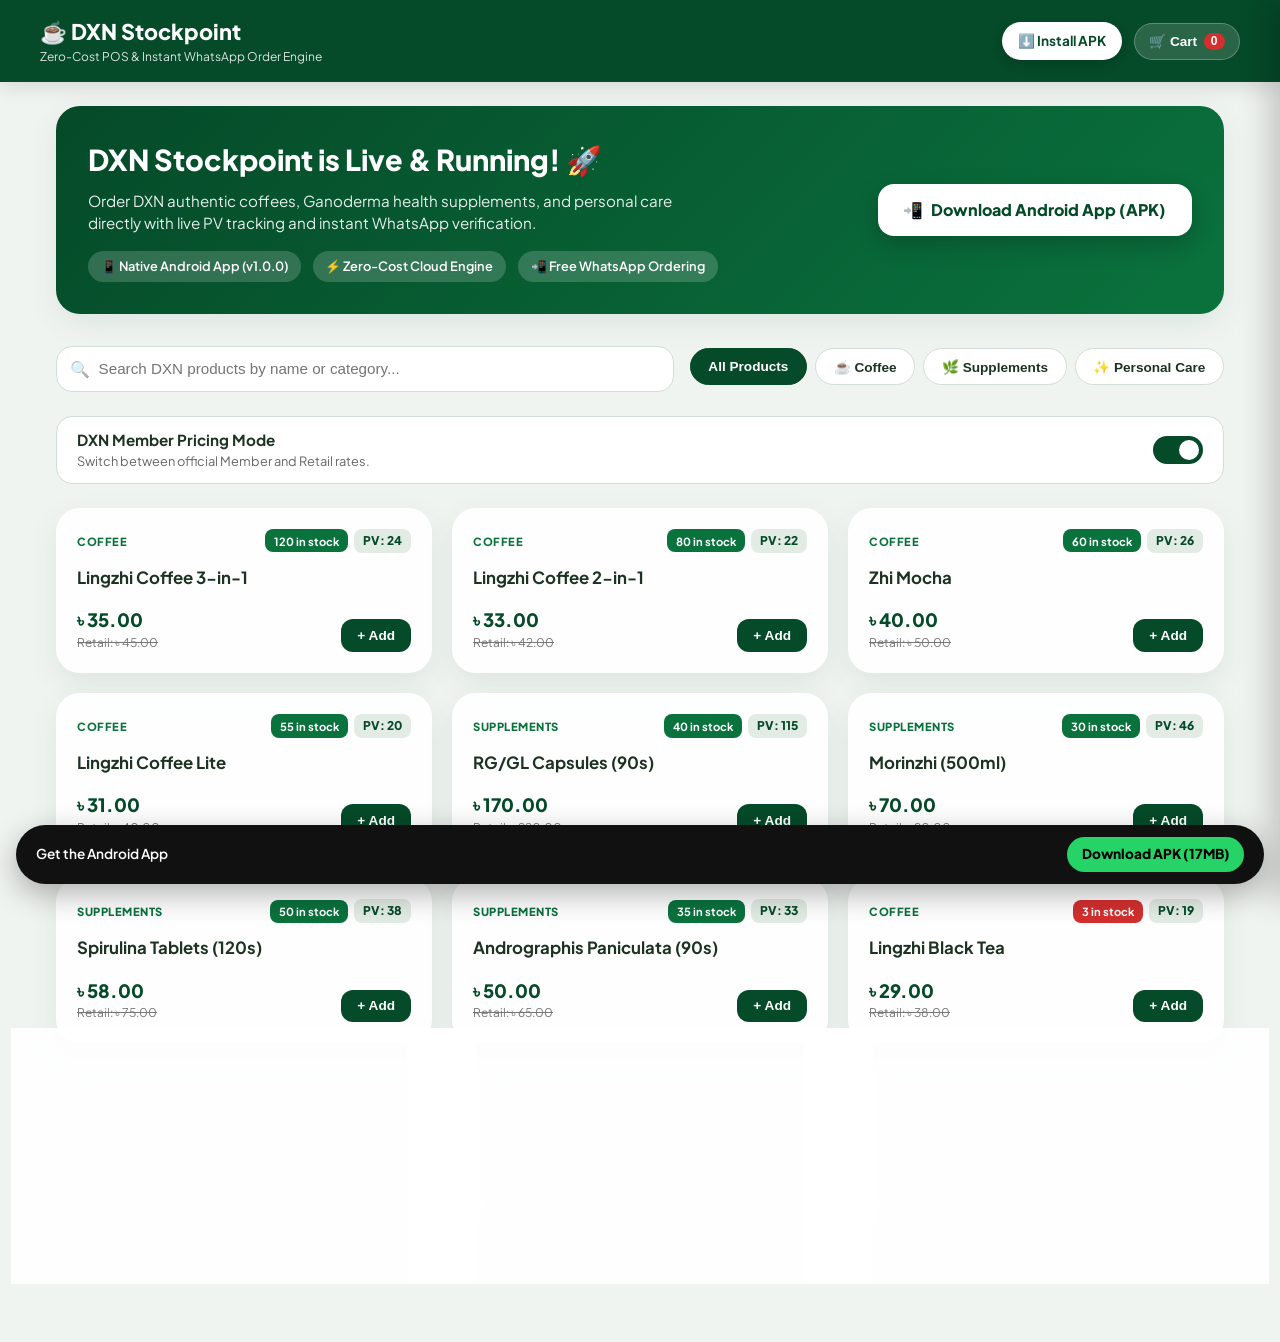
==== docs/index.html @ b8eefd83 "Add interactive web app for GitHub Pages with 1-click APK installer" ====
<!DOCTYPE html>
<html lang="en">
<head>
  <meta charset="UTF-8">
  <meta name="viewport" content="width=device-width, initial-scale=1.0">
  <title>DXN Stockpoint — POS & Ordering System</title>
  <link rel="preconnect" href="https://fonts.googleapis.com">
  <link rel="preconnect" href="https://fonts.gstatic.com" crossorigin>
  <link href="https://fonts.googleapis.com/css2?family=Plus+Jakarta+Sans:wght@400;500;600;700;800&display=swap" rel="stylesheet">
  <style>
    :root {
      --forest-green: #054A29;
      --emerald-green: #0A723D;
      --light-green: #E2EBE4;
      --accent-gold: #B8860B;
      --bg-page: #F0F4F1;
      --dark-text: #1C3322;
      --card-bg: rgba(255, 255, 255, 0.88);
      --card-border: rgba(255, 255, 255, 0.6);
      --shadow-soft: 0 10px 30px rgba(5, 74, 41, 0.08);
      --wa-color: #25D366;
    }

    * {
      box-sizing: border-box;
      margin: 0;
      padding: 0;
    }

    body {
      font-family: 'Plus Jakarta Sans', -apple-system, BlinkMacSystemFont, sans-serif;
      background: var(--bg-page);
      color: var(--dark-text);
      line-height: 1.5;
      padding-bottom: 90px;
    }

    /* Top Navbar */
    header {
      background: var(--forest-green);
      color: white;
      padding: 1rem 1.5rem;
      position: sticky;
      top: 0;
      z-index: 100;
      box-shadow: 0 4px 20px rgba(0,0,0,0.12);
    }
    .header-content {
      max-width: 1200px;
      margin: 0 auto;
      display: flex;
      justify-content: space-between;
      align-items: center;
    }
    .logo-area h1 {
      font-size: 1.35rem;
      font-weight: 800;
      display: flex;
      align-items: center;
      gap: 0.5rem;
    }
    .logo-area p {
      font-size: 0.75rem;
      opacity: 0.85;
    }
    .nav-actions {
      display: flex;
      gap: 0.75rem;
      align-items: center;
    }
    .btn-download-apk {
      background: #ffffff;
      color: var(--forest-green);
      font-weight: 700;
      padding: 0.55rem 1rem;
      border-radius: 999px;
      text-decoration: none;
      font-size: 0.85rem;
      display: flex;
      align-items: center;
      gap: 0.4rem;
      box-shadow: 0 4px 12px rgba(0,0,0,0.15);
      transition: all 0.2s ease;
    }
    .btn-download-apk:hover {
      background: var(--light-green);
      transform: translateY(-2px);
    }
    .btn-cart-nav {
      background: rgba(255,255,255,0.15);
      border: 1px solid rgba(255,255,255,0.25);
      color: white;
      padding: 0.55rem 0.9rem;
      border-radius: 999px;
      cursor: pointer;
      font-weight: 600;
      font-size: 0.85rem;
      display: flex;
      align-items: center;
      gap: 0.4rem;
    }
    .cart-pill {
      background: #D32F2F;
      color: white;
      border-radius: 999px;
      padding: 0.1rem 0.45rem;
      font-size: 0.75rem;
      font-weight: 800;
    }

    /* Container */
    .container {
      max-width: 1200px;
      margin: 1.5rem auto;
      padding: 0 1rem;
    }

    /* Hero Banner */
    .hero-banner {
      background: linear-gradient(135deg, #054A29 0%, #0A723D 100%);
      color: white;
      border-radius: 24px;
      padding: 2rem;
      margin-bottom: 2rem;
      display: flex;
      flex-wrap: wrap;
      justify-content: space-between;
      align-items: center;
      gap: 1.5rem;
      box-shadow: var(--shadow-soft);
    }
    .hero-text h2 {
      font-size: 1.8rem;
      font-weight: 800;
      margin-bottom: 0.5rem;
    }
    .hero-text p {
      font-size: 0.95rem;
      opacity: 0.9;
      max-width: 600px;
    }
    .hero-badges {
      display: flex;
      gap: 0.75rem;
      flex-wrap: wrap;
      margin-top: 1rem;
    }
    .badge {
      background: rgba(255,255,255,0.18);
      backdrop-filter: blur(8px);
      padding: 0.35rem 0.8rem;
      border-radius: 999px;
      font-size: 0.8rem;
      font-weight: 600;
    }
    .hero-actions {
      display: flex;
      flex-direction: column;
      gap: 0.75rem;
    }
    .btn-hero-primary {
      background: #ffffff;
      color: var(--forest-green);
      font-weight: 800;
      font-size: 1rem;
      padding: 0.9rem 1.6rem;
      border-radius: 16px;
      text-decoration: none;
      text-align: center;
      box-shadow: 0 8px 24px rgba(0,0,0,0.2);
      transition: transform 0.2s ease;
      display: inline-flex;
      align-items: center;
      justify-content: center;
      gap: 0.5rem;
    }
    .btn-hero-primary:hover {
      transform: translateY(-2px);
    }

    /* Tabs & Controls */
    .controls-row {
      display: flex;
      flex-wrap: wrap;
      justify-content: space-between;
      align-items: center;
      gap: 1rem;
      margin-bottom: 1.5rem;
    }
    .search-box {
      flex: 1;
      min-width: 260px;
      position: relative;
    }
    .search-box input {
      width: 100%;
      padding: 0.85rem 1rem 0.85rem 2.6rem;
      border-radius: 16px;
      border: 1px solid #d1ded5;
      background: white;
      font-size: 0.95rem;
      outline: none;
      transition: border-color 0.2s;
    }
    .search-box input:focus {
      border-color: var(--emerald-green);
    }
    .search-icon {
      position: absolute;
      left: 0.9rem;
      top: 50%;
      transform: translateY(-50%);
      opacity: 0.5;
    }

    .category-pills {
      display: flex;
      gap: 0.5rem;
      overflow-x: auto;
      padding-bottom: 0.25rem;
    }
    .category-pill {
      background: white;
      border: 1px solid #d1ded5;
      color: var(--dark-text);
      padding: 0.6rem 1.1rem;
      border-radius: 999px;
      font-size: 0.85rem;
      font-weight: 600;
      cursor: pointer;
      white-space: nowrap;
      transition: all 0.2s;
    }
    .category-pill.active {
      background: var(--forest-green);
      color: white;
      border-color: var(--forest-green);
    }

    /* Pricing Mode Toggle */
    .pricing-toggle-card {
      background: white;
      border: 1px solid #d1ded5;
      border-radius: 16px;
      padding: 0.75rem 1.25rem;
      display: flex;
      align-items: center;
      justify-content: space-between;
      gap: 1rem;
      margin-bottom: 1.5rem;
    }
    .toggle-info h4 {
      font-size: 0.95rem;
      font-weight: 700;
    }
    .toggle-info p {
      font-size: 0.8rem;
      color: #666;
    }
    .switch-ui {
      position: relative;
      display: inline-block;
      width: 50px;
      height: 28px;
    }
    .switch-ui input {
      opacity: 0;
      width: 0;
      height: 0;
    }
    .slider {
      position: absolute;
      cursor: pointer;
      top: 0; left: 0; right: 0; bottom: 0;
      background-color: #ccc;
      transition: .3s;
      border-radius: 28px;
    }
    .slider:before {
      position: absolute;
      content: "";
      height: 20px;
      width: 20px;
      left: 4px;
      bottom: 4px;
      background-color: white;
      transition: .3s;
      border-radius: 50%;
    }
    input:checked + .slider {
      background-color: var(--forest-green);
    }
    input:checked + .slider:before {
      transform: translateX(22px);
    }

    /* Product Grid */
    .product-grid {
      display: grid;
      grid-template-columns: repeat(auto-fill, minmax(280px, 1fr));
      gap: 1.25rem;
    }
    .product-card {
      background: var(--card-bg);
      backdrop-filter: blur(12px);
      border: 1px solid var(--card-border);
      border-radius: 24px;
      padding: 1.25rem;
      box-shadow: var(--shadow-soft);
      display: flex;
      flex-direction: column;
      justify-content: space-between;
      transition: transform 0.2s ease, box-shadow 0.2s ease;
    }
    .product-card:hover {
      transform: translateY(-4px);
      box-shadow: 0 16px 36px rgba(5, 74, 41, 0.12);
    }
    .card-top {
      display: flex;
      justify-content: space-between;
      align-items: center;
      margin-bottom: 0.75rem;
    }
    .card-category {
      font-size: 0.7rem;
      font-weight: 800;
      text-transform: uppercase;
      letter-spacing: 0.5px;
      color: var(--emerald-green);
    }
    .card-badges {
      display: flex;
      gap: 0.4rem;
      align-items: center;
    }
    .badge-pv {
      background: var(--light-green);
      color: var(--forest-green);
      font-weight: 800;
      font-size: 0.75rem;
      padding: 0.2rem 0.55rem;
      border-radius: 8px;
    }
    .badge-stock {
      font-weight: 700;
      font-size: 0.7rem;
      padding: 0.2rem 0.55rem;
      border-radius: 8px;
      color: white;
    }
    .badge-stock.in-stock { background: var(--emerald-green); }
    .badge-stock.low-stock { background: #D32F2F; }

    .card-title {
      font-size: 1.05rem;
      font-weight: 700;
      margin-bottom: 1rem;
      color: var(--dark-text);
    }

    .card-bottom {
      display: flex;
      justify-content: space-between;
      align-items: flex-end;
    }
    .price-block .price-primary {
      font-size: 1.15rem;
      font-weight: 800;
      color: var(--forest-green);
    }
    .price-block .price-secondary {
      font-size: 0.75rem;
      color: #777;
      text-decoration: line-through;
    }
    .btn-add {
      background: var(--forest-green);
      color: white;
      border: none;
      padding: 0.55rem 1rem;
      border-radius: 12px;
      font-weight: 700;
      font-size: 0.85rem;
      cursor: pointer;
      display: flex;
      align-items: center;
      gap: 0.35rem;
      transition: background 0.2s;
    }
    .btn-add:hover {
      background: var(--emerald-green);
    }
    .btn-add:disabled {
      background: #ccc;
      cursor: not-allowed;
    }

    /* Modal / Drawer for Cart */
    .cart-drawer-overlay {
      position: fixed;
      top: 0; left: 0; right: 0; bottom: 0;
      background: rgba(0,0,0,0.5);
      backdrop-filter: blur(4px);
      z-index: 200;
      display: none;
    }
    .cart-drawer-overlay.open { display: block; }

    .cart-drawer {
      position: fixed;
      top: 0; right: 0; bottom: 0;
      width: 100%;
      max-width: 440px;
      background: #fff;
      z-index: 210;
      display: flex;
      flex-direction: column;
      box-shadow: -10px 0 30px rgba(0,0,0,0.2);
      transform: translateX(100%);
      transition: transform 0.3s cubic-bezier(0.16, 1, 0.3, 1);
    }
    .cart-drawer.open { transform: translateX(0); }

    .drawer-header {
      background: var(--forest-green);
      color: white;
      padding: 1.25rem;
      display: flex;
      justify-content: space-between;
      align-items: center;
    }
    .drawer-header h3 { font-size: 1.15rem; font-weight: 800; }
    .btn-close-drawer {
      background: transparent;
      border: none;
      color: white;
      font-size: 1.4rem;
      cursor: pointer;
    }

    .drawer-body {
      flex: 1;
      overflow-y: auto;
      padding: 1rem;
      display: flex;
      flex-direction: column;
      gap: 0.75rem;
    }
    .cart-item-row {
      background: #fafafa;
      border: 1px solid #e6e6e6;
      border-radius: 14px;
      padding: 0.85rem;
      display: flex;
      justify-content: space-between;
      align-items: center;
    }
    .cart-item-info h5 { font-size: 0.95rem; font-weight: 700; margin-bottom: 0.2rem; }
    .cart-item-info p { font-size: 0.8rem; color: var(--forest-green); font-weight: 700; }

    .qty-stepper {
      display: flex;
      align-items: center;
      gap: 0.5rem;
    }
    .btn-step {
      width: 28px;
      height: 28px;
      border-radius: 8px;
      border: 1px solid #ccc;
      background: white;
      cursor: pointer;
      font-weight: bold;
    }

    .drawer-footer {
      border-top: 1px solid #eee;
      padding: 1.25rem;
      background: #fafafa;
      display: flex;
      flex-direction: column;
      gap: 0.75rem;
    }
    .summary-line {
      display: flex;
      justify-content: space-between;
      font-size: 0.95rem;
    }
    .summary-total {
      font-size: 1.2rem;
      font-weight: 800;
      color: var(--forest-green);
    }
    .customer-input {
      width: 100%;
      padding: 0.75rem 0.9rem;
      border-radius: 12px;
      border: 1px solid #ccc;
      font-size: 0.9rem;
      outline: none;
    }
    .btn-wa-checkout {
      background: var(--wa-color);
      color: white;
      font-weight: 800;
      font-size: 1rem;
      padding: 0.9rem;
      border: none;
      border-radius: 14px;
      cursor: pointer;
      display: flex;
      align-items: center;
      justify-content: center;
      gap: 0.5rem;
      box-shadow: 0 4px 14px rgba(37, 211, 102, 0.4);
    }

    /* Floating APK Download Pill on Mobile */
    .mobile-float-bar {
      position: fixed;
      bottom: 1rem;
      left: 1rem;
      right: 1rem;
      background: #111;
      color: white;
      border-radius: 999px;
      padding: 0.75rem 1.25rem;
      display: flex;
      justify-content: space-between;
      align-items: center;
      box-shadow: 0 10px 30px rgba(0,0,0,0.3);
      z-index: 90;
    }
    .mobile-float-bar span {
      font-size: 0.85rem;
      font-weight: 600;
    }
    .btn-float-apk {
      background: #25D366;
      color: #000;
      font-weight: 800;
      font-size: 0.85rem;
      padding: 0.45rem 0.9rem;
      border-radius: 999px;
      text-decoration: none;
    }
  </style>
</head>
<body>

  <!-- Top Header -->
  <header>
    <div class="header-content">
      <div class="logo-area">
        <h1>☕ DXN Stockpoint</h1>
        <p>Zero-Cost POS & Instant WhatsApp Order Engine</p>
      </div>
      <div class="nav-actions">
        <a class="btn-download-apk" href="https://github.com/abraar05/dxn-stockpoint/releases/download/v1.0.0/dxn-stockpoint-v1.0.0.apk">
          ⬇️ Install APK
        </a>
        <button class="btn-cart-nav" onclick="openCart()">
          🛒 Cart <span class="cart-pill" id="cartCount">0</span>
        </button>
      </div>
    </div>
  </header>

  <div class="container">
    <!-- Hero Banner -->
    <div class="hero-banner">
      <div class="hero-text">
        <h2>DXN Stockpoint is Live & Running! 🚀</h2>
        <p>Order DXN authentic coffees, Ganoderma health supplements, and personal care directly with live PV tracking and instant WhatsApp verification.</p>
        <div class="hero-badges">
          <span class="badge">📱 Native Android App (v1.0.0)</span>
          <span class="badge">⚡ Zero-Cost Cloud Engine</span>
          <span class="badge">📲 Free WhatsApp Ordering</span>
        </div>
      </div>
      <div class="hero-actions">
        <a class="btn-hero-primary" href="https://github.com/abraar05/dxn-stockpoint/releases/download/v1.0.0/dxn-stockpoint-v1.0.0.apk">
          <span>📲</span> Download Android App (APK)
        </a>
      </div>
    </div>

    <!-- Controls Row: Search & Categories -->
    <div class="controls-row">
      <div class="search-box">
        <span class="search-icon">🔍</span>
        <input type="text" id="searchInput" placeholder="Search DXN products by name or category..." oninput="renderProducts()">
      </div>
      <div class="category-pills" id="categoryTabs">
        <button class="category-pill active" onclick="setCategory('All')">All Products</button>
        <button class="category-pill" onclick="setCategory('Coffee')">☕ Coffee</button>
        <button class="category-pill" onclick="setCategory('Supplements')">🌿 Supplements</button>
        <button class="category-pill" onclick="setCategory('Personal Care')">✨ Personal Care</button>
      </div>
    </div>

    <!-- Pricing Mode Switch -->
    <div class="pricing-toggle-card">
      <div class="toggle-info">
        <h4>DXN Member Pricing Mode</h4>
        <p id="pricingModeLabel">Switch between official Member and Retail rates.</p>
      </div>
      <label class="switch-ui">
        <input type="checkbox" id="memberSwitch" onchange="togglePricingMode()">
        <span class="slider"></span>
      </label>
    </div>

    <!-- Products Grid -->
    <div class="product-grid" id="productGrid">
      <!-- Injected via JavaScript -->
    </div>
  </div>

  <!-- Cart Drawer -->
  <div class="cart-drawer-overlay" id="drawerOverlay" onclick="closeCart()"></div>
  <div class="cart-drawer" id="cartDrawer">
    <div class="drawer-header">
      <h3>Your Cart 🛍️</h3>
      <button class="btn-close-drawer" onclick="closeCart()">✕</button>
    </div>
    <div class="drawer-body" id="drawerItems">
      <!-- Items dynamically injected -->
    </div>
    <div class="drawer-footer">
      <div class="summary-line">
        <span>Total PV Points:</span>
        <strong id="summaryPV" style="color: var(--emerald-green);">0.0 PV</strong>
      </div>
      <div class="summary-line">
        <span>Total Amount:</span>
        <span class="summary-total" id="summaryTotal">৳ 0.00</span>
      </div>
      <input type="text" id="custNameInput" class="customer-input" placeholder="Your Name *">
      <input type="text" id="memberIdInput" class="customer-input" placeholder="DXN Member ID (optional)">
      <button class="btn-wa-checkout" onclick="checkoutWhatsApp()">
        📱 Confirm & Send via WhatsApp
      </button>
    </div>
  </div>

  <!-- Mobile Floating Download Bar -->
  <div class="mobile-float-bar">
    <span>Get the Android App</span>
    <a class="btn-float-apk" href="https://github.com/abraar05/dxn-stockpoint/releases/download/v1.0.0/dxn-stockpoint-v1.0.0.apk">
      Download APK (17MB)
    </a>
  </div>

  <script>
    const PRODUCTS = [
      { id: 1, sku: 'DXN-LZC-3IN1-20', name: 'Lingzhi Coffee 3-in-1', category: 'Coffee', retailPrice: 45.0, memberPrice: 35.0, pvPoints: 24.0, stockQty: 120 },
      { id: 2, sku: 'DXN-LZC-2IN1-20', name: 'Lingzhi Coffee 2-in-1', category: 'Coffee', retailPrice: 42.0, memberPrice: 33.0, pvPoints: 22.0, stockQty: 80 },
      { id: 3, sku: 'DXN-ZHI-MOCHA-20', name: 'Zhi Mocha', category: 'Coffee', retailPrice: 50.0, memberPrice: 40.0, pvPoints: 26.0, stockQty: 60 },
      { id: 4, sku: 'DXN-LZC-LITE-20', name: 'Lingzhi Coffee Lite', category: 'Coffee', retailPrice: 40.0, memberPrice: 31.0, pvPoints: 20.0, stockQty: 55 },
      { id: 5, sku: 'DXN-RGGL-90', name: 'RG/GL Capsules (90s)', category: 'Supplements', retailPrice: 220.0, memberPrice: 170.0, pvPoints: 115.0, stockQty: 40 },
      { id: 6, sku: 'DXN-MORINZHI-500', name: 'Morinzhi (500ml)', category: 'Supplements', retailPrice: 90.0, memberPrice: 70.0, pvPoints: 46.0, stockQty: 30 },
      { id: 7, sku: 'DXN-SPIRULINA-120', name: 'Spirulina Tablets (120s)', category: 'Supplements', retailPrice: 75.0, memberPrice: 58.0, pvPoints: 38.0, stockQty: 50 },
      { id: 8, sku: 'DXN-ANDRO-90', name: 'Andrographis Paniculata (90s)', category: 'Supplements', retailPrice: 65.0, memberPrice: 50.0, pvPoints: 33.0, stockQty: 35 },
      { id: 9, sku: 'DXN-LZC-TEA-25', name: 'Lingzhi Black Tea', category: 'Coffee', retailPrice: 38.0, memberPrice: 29.0, pvPoints: 19.0, stockQty: 3 },
      { id: 10, sku: 'DXN-TOOTHPASTE-120', name: 'Ganozhi Toothpaste (120g)', category: 'Personal Care', retailPrice: 28.0, memberPrice: 22.0, pvPoints: 14.0, stockQty: 75 },
      { id: 11, sku: 'DXN-SOAP-GANO', name: 'Ganozhi Soap', category: 'Personal Care', retailPrice: 18.0, memberPrice: 14.0, pvPoints: 9.0, stockQty: 2 },
      { id: 12, sku: 'DXN-SHAMPOO-GANO', name: 'Ganozhi Shampoo (200ml)', category: 'Personal Care', retailPrice: 35.0, memberPrice: 27.0, pvPoints: 17.0, stockQty: 25 }
    ];

    let currentCategory = 'All';
    let isMemberMode = true; // default to member pricing
    let cart = {}; // id -> quantity
    const WA_PHONE = '8801987851131';

    document.getElementById('memberSwitch').checked = isMemberMode;

    function setCategory(cat) {
      currentCategory = cat;
      document.querySelectorAll('.category-pill').forEach(btn => {
        btn.classList.toggle('active', btn.textContent.includes(cat) || (cat === 'All' && btn.textContent.includes('All')));
      });
      renderProducts();
    }

    function togglePricingMode() {
      isMemberMode = document.getElementById('memberSwitch').checked;
      document.getElementById('pricingModeLabel').textContent = isMemberMode
        ? "Member pricing applied (Official DXN Partner rates)"
        : "Standard retail pricing applied";
      renderProducts();
      renderCart();
    }

    function renderProducts() {
      const q = document.getElementById('searchInput').value.toLowerCase();
      const grid = document.getElementById('productGrid');
      grid.innerHTML = '';

      const filtered = PRODUCTS.filter(p => {
        const matchesCat = currentCategory === 'All' || p.category.toLowerCase() === currentCategory.toLowerCase();
        const matchesQuery = p.name.toLowerCase().includes(q) || p.sku.toLowerCase().includes(q) || p.category.toLowerCase().includes(q);
        return matchesCat && matchesQuery;
      });

      if (filtered.length === 0) {
        grid.innerHTML = `<div style="grid-column: 1/-1; text-align: center; padding: 3rem; color: #888;">No DXN products matching your search.</div>`;
        return;
      }

      filtered.forEach(p => {
        const isOutOfStock = p.stockQty === 0;
        const isLow = p.stockQty < 5;
        const price = isMemberMode ? p.memberPrice : p.retailPrice;
        const strikePrice = isMemberMode ? p.retailPrice : null;

        const card = document.createElement('div');
        card.className = 'product-card';
        card.innerHTML = `
          <div>
            <div class="card-top">
              <span class="card-category">${p.category}</span>
              <div class="card-badges">
                <span class="badge-stock ${isLow ? 'low-stock' : 'in-stock'}">${isOutOfStock ? 'Out of stock' : p.stockQty + ' in stock'}</span>
                <span class="badge-pv">PV: ${p.pvPoints}</span>
              </div>
            </div>
            <h3 class="card-title">${p.name}</h3>
          </div>
          <div class="card-bottom">
            <div class="price-block">
              <div class="price-primary">৳ ${price.toFixed(2)}</div>
              ${strikePrice ? `<div class="price-secondary">Retail: ৳ ${strikePrice.toFixed(2)}</div>` : ''}
            </div>
            <button class="btn-add" onclick="addToCart(${p.id})" ${isOutOfStock ? 'disabled' : ''}>
              + Add
            </button>
          </div>
        `;
        grid.appendChild(card);
      });
    }

    function addToCart(id) {
      cart[id] = (cart[id] || 0) + 1;
      updateCartBadge();
    }

    function updateCartBadge() {
      const count = Object.values(cart).reduce((a, b) => a + b, 0);
      document.getElementById('cartCount').textContent = count;
    }

    function openCart() {
      renderCart();
      document.getElementById('cartDrawer').classList.add('open');
      document.getElementById('drawerOverlay').classList.add('open');
    }

    function closeCart() {
      document.getElementById('cartDrawer').classList.remove('open');
      document.getElementById('drawerOverlay').classList.remove('open');
    }

    function changeQty(id, delta) {
      if (cart[id]) {
        cart[id] += delta;
        if (cart[id] <= 0) delete cart[id];
      }
      updateCartBadge();
      renderCart();
    }

    function renderCart() {
      const itemsContainer = document.getElementById('drawerItems');
      itemsContainer.innerHTML = '';
      const entries = Object.entries(cart);

      if (entries.length === 0) {
        itemsContainer.innerHTML = `<div style="text-align: center; margin: 3rem auto; color: #888;">🛒 Your cart is currently empty.</div>`;
        document.getElementById('summaryTotal').textContent = '৳ 0.00';
        document.getElementById('summaryPV').textContent = '0.0 PV';
        return;
      }

      let totalAmount = 0;
      let totalPV = 0;

      entries.forEach(([idStr, qty]) => {
        const p = PRODUCTS.find(x => x.id === parseInt(idStr));
        if (!p) return;
        const price = isMemberMode ? p.memberPrice : p.retailPrice;
        const itemTotal = price * qty;
        totalAmount += itemTotal;
        totalPV += p.pvPoints * qty;

        const row = document.createElement('div');
        row.className = 'cart-item-row';
        row.innerHTML = `
          <div class="cart-item-info">
            <h5>${p.name}</h5>
            <p>৳ ${price.toFixed(2)} × ${qty} = ৳ ${itemTotal.toFixed(2)}</p>
          </div>
          <div class="qty-stepper">
            <button class="btn-step" onclick="changeQty(${p.id}, -1)">-</button>
            <span><strong>${qty}</strong></span>
            <button class="btn-step" onclick="changeQty(${p.id}, 1)">+</button>
          </div>
        `;
        itemsContainer.appendChild(row);
      });

      document.getElementById('summaryTotal').textContent = `৳ ${totalAmount.toFixed(2)}`;
      document.getElementById('summaryPV').textContent = `${totalPV.toFixed(1)} PV`;
    }

    function checkoutWhatsApp() {
      const name = document.getElementById('custNameInput').value.trim() || 'Valued Customer';
      const memberId = document.getElementById('memberIdInput').value.trim();
      const entries = Object.entries(cart);

      if (entries.length === 0) {
        alert("Your cart is empty! Please add items before checking out.");
        return;
      }

      let totalAmount = 0;
      let totalPV = 0;
      let lines = [];

      entries.forEach(([idStr, qty]) => {
        const p = PRODUCTS.find(x => x.id === parseInt(idStr));
        if (!p) return;
        const price = isMemberMode ? p.memberPrice : p.retailPrice;
        const itemTotal = price * qty;
        totalAmount += itemTotal;
        totalPV += p.pvPoints * qty;
        lines.push(`• ${p.name} (x${qty}) = BDT ${itemTotal.toFixed(2)}`);
      });

      const memberTag = memberId ? `Member ID: ${memberId}` : (isMemberMode ? 'DXN Member' : 'Guest / Retail');

      const msg = `🛒 *DXN STOCKPOINT ORDER*
━━━━━━━━━━━━━━━━━━━━━━━━
👤 *Customer:* ${name}
🆔 *Type:* ${memberTag}
💳 *Pricing:* ${isMemberMode ? 'Member Rate' : 'Retail Rate'}
━━━━━━━━━━━━━━━━━━━━━━━━
*Items:*
${lines.join('\n')}
━━━━━━━━━━━━━━━━━━━━━━━━
⭐ *Total PV:* ${totalPV.toFixed(1)} PV
💰 *Total Amount:* BDT ${totalAmount.toFixed(2)}

Please confirm order availability and dispatch details. Thank you! 🙏`;

      const encoded = encodeURIComponent(msg);
      window.open(`https://api.whatsapp.com/send?phone=${WA_PHONE}&text=${encoded}`, '_blank');
    }

    renderProducts();
  </script>
</body>
</html>
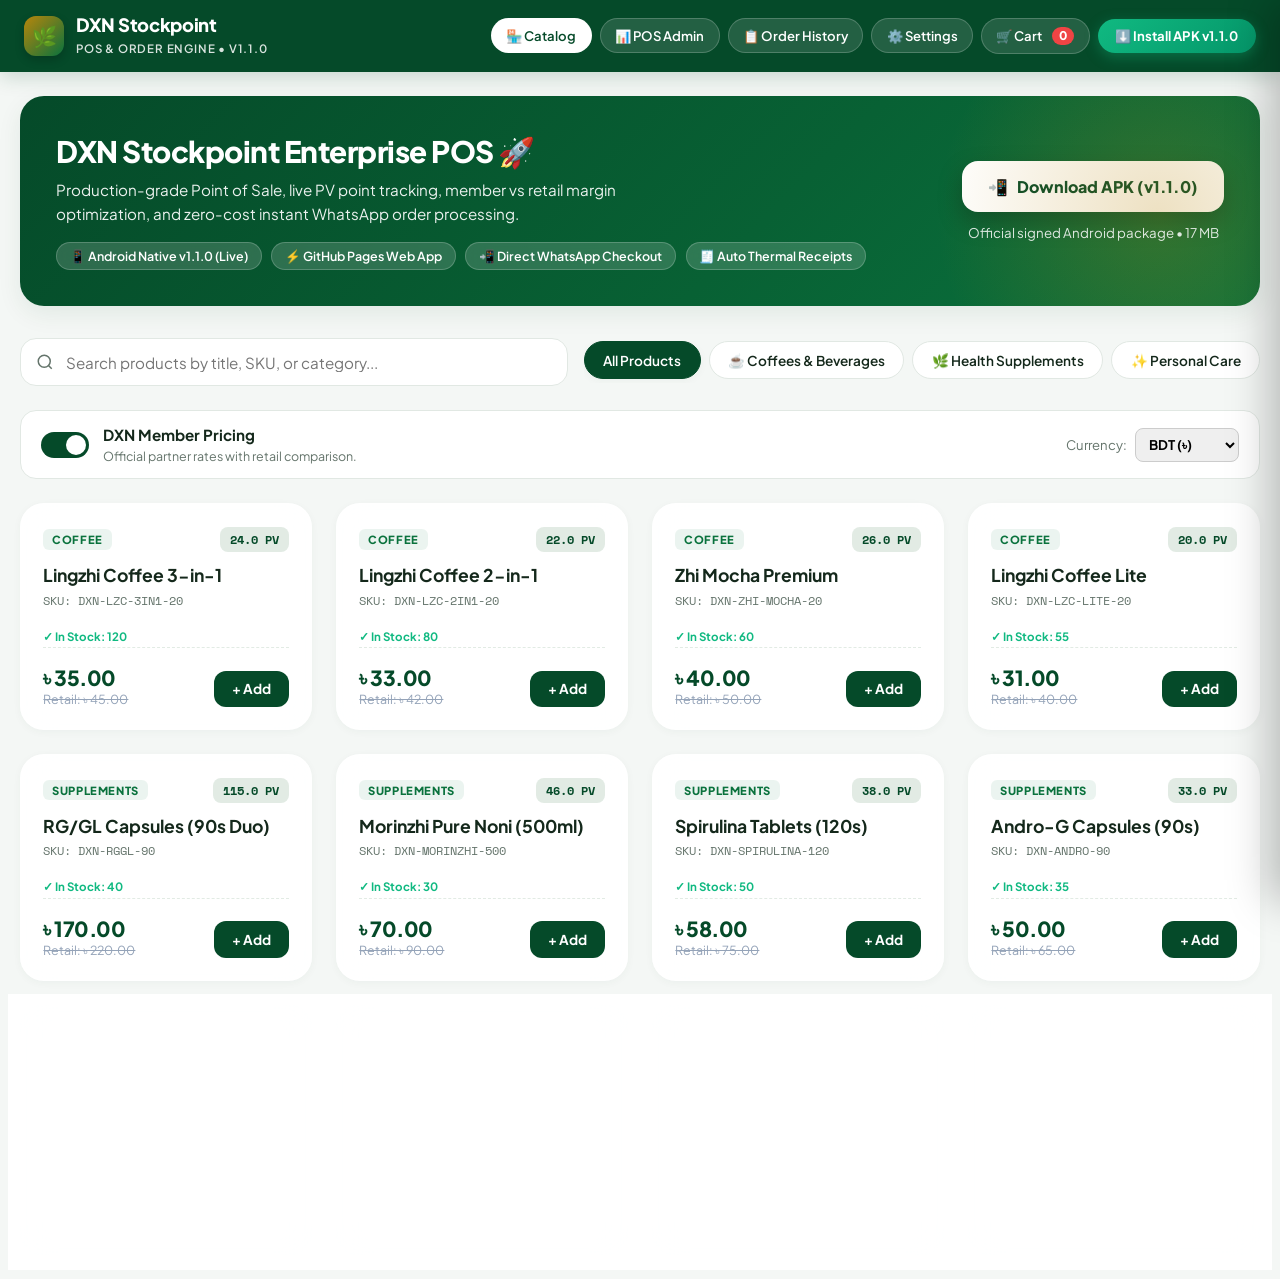
==== commit a5c37da6: "Upgrade to v1.1.0: persistent bottom nav, custom adaptive vector icons, thermal receipts, currency s" ====
--- a/docs/index.html
+++ b/docs/index.html
@@ -3,183 +3,207 @@
 <head>
   <meta charset="UTF-8">
   <meta name="viewport" content="width=device-width, initial-scale=1.0">
-  <title>DXN Stockpoint — POS & Ordering System</title>
+  <title>DXN Stockpoint — Enterprise POS & Order Management</title>
   <link rel="preconnect" href="https://fonts.googleapis.com">
   <link rel="preconnect" href="https://fonts.gstatic.com" crossorigin>
-  <link href="https://fonts.googleapis.com/css2?family=Plus+Jakarta+Sans:wght@400;500;600;700;800&display=swap" rel="stylesheet">
+  <link href="https://fonts.googleapis.com/css2?family=Plus+Jakarta+Sans:wght@300;400;500;600;700;800&family=Space+Mono:wght@700&display=swap" rel="stylesheet">
   <style>
     :root {
-      --forest-green: #054A29;
-      --emerald-green: #0A723D;
-      --light-green: #E2EBE4;
-      --accent-gold: #B8860B;
-      --bg-page: #F0F4F1;
-      --dark-text: #1C3322;
-      --card-bg: rgba(255, 255, 255, 0.88);
-      --card-border: rgba(255, 255, 255, 0.6);
-      --shadow-soft: 0 10px 30px rgba(5, 74, 41, 0.08);
-      --wa-color: #25D366;
-    }
-
-    * {
-      box-sizing: border-box;
-      margin: 0;
-      padding: 0;
-    }
-
-    body {
-      font-family: 'Plus Jakarta Sans', -apple-system, BlinkMacSystemFont, sans-serif;
-      background: var(--bg-page);
-      color: var(--dark-text);
-      line-height: 1.5;
-      padding-bottom: 90px;
-    }
-
-    /* Top Navbar */
+      --primary: #054A29;
+      --primary-light: #0A723D;
+      --accent: #B8860B;
+      --accent-light: #D4AF37;
+      --bg: #F4F7F5;
+      --surface: #FFFFFF;
+      --surface-glass: rgba(255, 255, 255, 0.92);
+      --border: #E1E8E3;
+      --text-main: #14281B;
+      --text-muted: #64746B;
+      --success: #10B981;
+      --danger: #EF4444;
+      --warning: #F59E0B;
+      --wa-green: #25D366;
+      --shadow-sm: 0 2px 8px rgba(5, 74, 41, 0.04);
+      --shadow-md: 0 8px 24px rgba(5, 74, 41, 0.08);
+      --shadow-lg: 0 16px 40px rgba(5, 74, 41, 0.12);
+      --radius-sm: 10px;
+      --radius-md: 16px;
+      --radius-lg: 24px;
+    }
+
+    * { box-sizing: border-box; margin: 0; padding: 0; font-family: 'Plus Jakarta Sans', sans-serif; }
+    body { background: var(--bg); color: var(--text-main); min-height: 100vh; display: flex; flex-direction: column; }
+
+    /* Top Global Header */
     header {
-      background: var(--forest-green);
+      background: var(--primary);
       color: white;
-      padding: 1rem 1.5rem;
       position: sticky;
       top: 0;
-      z-index: 100;
-      box-shadow: 0 4px 20px rgba(0,0,0,0.12);
-    }
-    .header-content {
-      max-width: 1200px;
+      z-index: 900;
+      box-shadow: 0 4px 20px rgba(5, 74, 41, 0.2);
+    }
+    .header-inner {
+      max-width: 1280px;
       margin: 0 auto;
+      padding: 0.9rem 1.5rem;
       display: flex;
       justify-content: space-between;
       align-items: center;
-    }
-    .logo-area h1 {
-      font-size: 1.35rem;
-      font-weight: 800;
+      gap: 1rem;
+    }
+    .brand {
+      display: flex;
+      align-items: center;
+      gap: 0.75rem;
+      text-decoration: none;
+      color: white;
+    }
+    .brand-icon {
+      width: 40px;
+      height: 40px;
+      background: linear-gradient(135deg, var(--accent) 0%, var(--primary-light) 100%);
+      border-radius: 12px;
+      display: flex;
+      align-items: center;
+      justify-content: center;
+      font-size: 1.25rem;
+      box-shadow: 0 4px 10px rgba(0,0,0,0.2);
+    }
+    .brand-text h1 { font-size: 1.15rem; font-weight: 800; letter-spacing: -0.3px; line-height: 1.2; }
+    .brand-text span { font-size: 0.72rem; opacity: 0.85; text-transform: uppercase; letter-spacing: 0.8px; font-weight: 600; }
+
+    .header-nav {
       display: flex;
       align-items: center;
       gap: 0.5rem;
     }
-    .logo-area p {
-      font-size: 0.75rem;
-      opacity: 0.85;
-    }
-    .nav-actions {
-      display: flex;
-      gap: 0.75rem;
-      align-items: center;
-    }
-    .btn-download-apk {
-      background: #ffffff;
-      color: var(--forest-green);
+    .nav-btn {
+      background: rgba(255, 255, 255, 0.12);
+      border: 1px solid rgba(255, 255, 255, 0.2);
+      color: white;
+      padding: 0.5rem 0.9rem;
+      border-radius: 999px;
+      font-size: 0.82rem;
+      font-weight: 600;
+      cursor: pointer;
+      display: flex;
+      align-items: center;
+      gap: 0.4rem;
+      transition: all 0.2s;
+    }
+    .nav-btn:hover { background: rgba(255, 255, 255, 0.22); }
+    .nav-btn.active { background: white; color: var(--primary); }
+
+    .btn-download-top {
+      background: linear-gradient(135deg, #10B981 0%, #059669 100%);
+      color: white;
       font-weight: 700;
-      padding: 0.55rem 1rem;
+      padding: 0.55rem 1.1rem;
       border-radius: 999px;
       text-decoration: none;
-      font-size: 0.85rem;
+      font-size: 0.82rem;
       display: flex;
       align-items: center;
       gap: 0.4rem;
-      box-shadow: 0 4px 12px rgba(0,0,0,0.15);
-      transition: all 0.2s ease;
-    }
-    .btn-download-apk:hover {
-      background: var(--light-green);
-      transform: translateY(-2px);
-    }
-    .btn-cart-nav {
-      background: rgba(255,255,255,0.15);
-      border: 1px solid rgba(255,255,255,0.25);
+      box-shadow: 0 4px 14px rgba(16, 185, 129, 0.35);
+      transition: all 0.2s;
+    }
+    .btn-download-top:hover { transform: translateY(-2px); box-shadow: 0 6px 18px rgba(16, 185, 129, 0.45); }
+
+    /* Main Container */
+    main {
+      max-width: 1280px;
+      margin: 1.5rem auto;
+      padding: 0 1.25rem;
+      flex: 1;
+      width: 100%;
+    }
+
+    /* Hero / App Showcase Banner */
+    .hero-banner {
+      background: linear-gradient(135deg, var(--primary) 0%, #086134 60%, var(--primary-light) 100%);
       color: white;
-      padding: 0.55rem 0.9rem;
-      border-radius: 999px;
-      cursor: pointer;
-      font-weight: 600;
-      font-size: 0.85rem;
-      display: flex;
-      align-items: center;
-      gap: 0.4rem;
-    }
-    .cart-pill {
-      background: #D32F2F;
-      color: white;
-      border-radius: 999px;
-      padding: 0.1rem 0.45rem;
-      font-size: 0.75rem;
-      font-weight: 800;
-    }
-
-    /* Container */
-    .container {
-      max-width: 1200px;
-      margin: 1.5rem auto;
-      padding: 0 1rem;
-    }
-
-    /* Hero Banner */
-    .hero-banner {
-      background: linear-gradient(135deg, #054A29 0%, #0A723D 100%);
-      color: white;
-      border-radius: 24px;
-      padding: 2rem;
+      border-radius: var(--radius-lg);
+      padding: 2.25rem;
       margin-bottom: 2rem;
+      position: relative;
+      overflow: hidden;
+      box-shadow: var(--shadow-md);
       display: flex;
       flex-wrap: wrap;
       justify-content: space-between;
       align-items: center;
       gap: 1.5rem;
-      box-shadow: var(--shadow-soft);
-    }
-    .hero-text h2 {
-      font-size: 1.8rem;
+    }
+    .hero-banner::before {
+      content: "";
+      position: absolute;
+      top: -50%;
+      right: -10%;
+      width: 450px;
+      height: 450px;
+      background: radial-gradient(circle, rgba(184, 134, 11, 0.25) 0%, transparent 70%);
+      pointer-events: none;
+    }
+    .hero-info h2 {
+      font-size: 1.85rem;
       font-weight: 800;
+      letter-spacing: -0.5px;
       margin-bottom: 0.5rem;
     }
-    .hero-text p {
+    .hero-info p {
       font-size: 0.95rem;
-      opacity: 0.9;
-      max-width: 600px;
-    }
-    .hero-badges {
-      display: flex;
-      gap: 0.75rem;
+      opacity: 0.92;
+      max-width: 650px;
+      line-height: 1.6;
+    }
+    .hero-tags {
+      display: flex;
       flex-wrap: wrap;
+      gap: 0.6rem;
       margin-top: 1rem;
     }
-    .badge {
-      background: rgba(255,255,255,0.18);
+    .hero-tag {
+      background: rgba(255, 255, 255, 0.16);
       backdrop-filter: blur(8px);
-      padding: 0.35rem 0.8rem;
+      padding: 0.3rem 0.8rem;
       border-radius: 999px;
-      font-size: 0.8rem;
+      font-size: 0.78rem;
       font-weight: 600;
-    }
-    .hero-actions {
+      border: 1px solid rgba(255, 255, 255, 0.2);
+    }
+    .hero-action-box {
       display: flex;
       flex-direction: column;
       gap: 0.75rem;
-    }
-    .btn-hero-primary {
-      background: #ffffff;
-      color: var(--forest-green);
+      min-width: 260px;
+    }
+    .btn-hero-apk {
+      background: white;
+      color: var(--primary);
+      padding: 0.95rem 1.6rem;
+      border-radius: 16px;
+      font-size: 1rem;
       font-weight: 800;
-      font-size: 1rem;
-      padding: 0.9rem 1.6rem;
-      border-radius: 16px;
       text-decoration: none;
       text-align: center;
-      box-shadow: 0 8px 24px rgba(0,0,0,0.2);
-      transition: transform 0.2s ease;
-      display: inline-flex;
+      display: flex;
       align-items: center;
       justify-content: center;
-      gap: 0.5rem;
-    }
-    .btn-hero-primary:hover {
-      transform: translateY(-2px);
-    }
-
-    /* Tabs & Controls */
-    .controls-row {
+      gap: 0.6rem;
+      box-shadow: 0 10px 25px rgba(0,0,0,0.25);
+      transition: all 0.2s;
+    }
+    .btn-hero-apk:hover { transform: translateY(-3px); box-shadow: 0 14px 30px rgba(0,0,0,0.3); }
+
+    /* Navigation Sections / Tabs */
+    .tab-section { display: none; }
+    .tab-section.active { display: block; animation: fadeIn 0.25s ease-out; }
+    @keyframes fadeIn { from { opacity: 0; transform: translateY(6px); } to { opacity: 1; transform: translateY(0); } }
+
+    /* Controls Bar */
+    .controls-bar {
       display: flex;
       flex-wrap: wrap;
       justify-content: space-between;
@@ -187,43 +211,46 @@
       gap: 1rem;
       margin-bottom: 1.5rem;
     }
-    .search-box {
+    .search-input-wrap {
       flex: 1;
-      min-width: 260px;
+      min-width: 280px;
       position: relative;
     }
-    .search-box input {
+    .search-input-wrap input {
       width: 100%;
-      padding: 0.85rem 1rem 0.85rem 2.6rem;
+      padding: 0.85rem 1rem 0.85rem 2.8rem;
       border-radius: 16px;
-      border: 1px solid #d1ded5;
-      background: white;
+      border: 1.5px solid var(--border);
+      background: var(--surface);
       font-size: 0.95rem;
       outline: none;
-      transition: border-color 0.2s;
-    }
-    .search-box input:focus {
-      border-color: var(--emerald-green);
-    }
-    .search-icon {
+      transition: border-color 0.2s, box-shadow 0.2s;
+    }
+    .search-input-wrap input:focus {
+      border-color: var(--primary-light);
+      box-shadow: 0 0 0 4px rgba(10, 114, 61, 0.1);
+    }
+    .search-icon-svg {
       position: absolute;
-      left: 0.9rem;
+      left: 1rem;
       top: 50%;
       transform: translateY(-50%);
-      opacity: 0.5;
-    }
-
-    .category-pills {
+      color: var(--text-muted);
+      width: 18px;
+      height: 18px;
+    }
+
+    .category-scroll {
       display: flex;
       gap: 0.5rem;
       overflow-x: auto;
       padding-bottom: 0.25rem;
     }
-    .category-pill {
-      background: white;
-      border: 1px solid #d1ded5;
-      color: var(--dark-text);
-      padding: 0.6rem 1.1rem;
+    .cat-btn {
+      background: var(--surface);
+      border: 1.5px solid var(--border);
+      color: var(--text-main);
+      padding: 0.6rem 1.15rem;
       border-radius: 999px;
       font-size: 0.85rem;
       font-weight: 600;
@@ -231,635 +258,1282 @@
       white-space: nowrap;
       transition: all 0.2s;
     }
-    .category-pill.active {
-      background: var(--forest-green);
+    .cat-btn.active {
+      background: var(--primary);
       color: white;
-      border-color: var(--forest-green);
-    }
-
-    /* Pricing Mode Toggle */
-    .pricing-toggle-card {
-      background: white;
-      border: 1px solid #d1ded5;
-      border-radius: 16px;
-      padding: 0.75rem 1.25rem;
-      display: flex;
-      align-items: center;
+      border-color: var(--primary);
+      box-shadow: var(--shadow-sm);
+    }
+
+    /* Sub-bar / Member toggle & quick stats */
+    .sub-bar {
+      background: var(--surface);
+      border: 1.5px solid var(--border);
+      border-radius: var(--radius-md);
+      padding: 0.85rem 1.25rem;
+      margin-bottom: 1.5rem;
+      display: flex;
+      flex-wrap: wrap;
       justify-content: space-between;
+      align-items: center;
       gap: 1rem;
-      margin-bottom: 1.5rem;
-    }
-    .toggle-info h4 {
-      font-size: 0.95rem;
-      font-weight: 700;
-    }
-    .toggle-info p {
-      font-size: 0.8rem;
-      color: #666;
-    }
-    .switch-ui {
+    }
+    .pricing-tier-indicator {
+      display: flex;
+      align-items: center;
+      gap: 0.85rem;
+    }
+    .tier-label h4 { font-size: 0.95rem; font-weight: 700; }
+    .tier-label span { font-size: 0.78rem; color: var(--text-muted); }
+
+    .switch-wrap {
       position: relative;
       display: inline-block;
-      width: 50px;
-      height: 28px;
-    }
-    .switch-ui input {
-      opacity: 0;
-      width: 0;
-      height: 0;
-    }
-    .slider {
+      width: 48px;
+      height: 26px;
+    }
+    .switch-wrap input { opacity: 0; width: 0; height: 0; }
+    .switch-slider {
       position: absolute;
       cursor: pointer;
       top: 0; left: 0; right: 0; bottom: 0;
-      background-color: #ccc;
+      background-color: #cbd5e1;
       transition: .3s;
-      border-radius: 28px;
-    }
-    .slider:before {
+      border-radius: 34px;
+    }
+    .switch-slider:before {
       position: absolute;
       content: "";
       height: 20px;
       width: 20px;
-      left: 4px;
-      bottom: 4px;
+      left: 3px;
+      bottom: 3px;
       background-color: white;
       transition: .3s;
       border-radius: 50%;
     }
-    input:checked + .slider {
-      background-color: var(--forest-green);
-    }
-    input:checked + .slider:before {
-      transform: translateX(22px);
-    }
+    input:checked + .switch-slider { background-color: var(--primary); }
+    input:checked + .switch-slider:before { transform: translateX(22px); }
 
     /* Product Grid */
     .product-grid {
       display: grid;
-      grid-template-columns: repeat(auto-fill, minmax(280px, 1fr));
-      gap: 1.25rem;
+      grid-template-columns: repeat(auto-fill, minmax(290px, 1fr));
+      gap: 1.5rem;
     }
     .product-card {
-      background: var(--card-bg);
-      backdrop-filter: blur(12px);
-      border: 1px solid var(--card-border);
-      border-radius: 24px;
-      padding: 1.25rem;
-      box-shadow: var(--shadow-soft);
+      background: var(--surface-glass);
+      border: 1.5px solid rgba(255, 255, 255, 0.7);
+      backdrop-filter: blur(16px);
+      border-radius: var(--radius-lg);
+      padding: 1.4rem;
+      box-shadow: var(--shadow-sm);
       display: flex;
       flex-direction: column;
       justify-content: space-between;
-      transition: transform 0.2s ease, box-shadow 0.2s ease;
+      transition: all 0.25s cubic-bezier(0.16, 1, 0.3, 1);
+      position: relative;
     }
     .product-card:hover {
-      transform: translateY(-4px);
-      box-shadow: 0 16px 36px rgba(5, 74, 41, 0.12);
-    }
-    .card-top {
+      transform: translateY(-5px);
+      box-shadow: var(--shadow-lg);
+      border-color: rgba(10, 114, 61, 0.3);
+    }
+    .card-head {
       display: flex;
       justify-content: space-between;
       align-items: center;
       margin-bottom: 0.75rem;
     }
-    .card-category {
+    .cat-badge {
       font-size: 0.7rem;
       font-weight: 800;
+      letter-spacing: 0.6px;
+      color: var(--primary-light);
+      text-transform: uppercase;
+      background: rgba(10, 114, 61, 0.08);
+      padding: 0.2rem 0.55rem;
+      border-radius: 6px;
+    }
+    .pv-badge {
+      font-family: 'Space Mono', monospace;
+      font-size: 0.75rem;
+      font-weight: 700;
+      background: #E2EBE4;
+      color: var(--primary);
+      padding: 0.25rem 0.6rem;
+      border-radius: 8px;
+    }
+    .product-title {
+      font-size: 1.1rem;
+      font-weight: 700;
+      margin-bottom: 0.25rem;
+      color: var(--text-main);
+      line-height: 1.35;
+    }
+    .product-sku {
+      font-size: 0.75rem;
+      color: var(--text-muted);
+      font-family: 'Space Mono', monospace;
+      margin-bottom: 1.25rem;
+    }
+
+    .card-footer {
+      display: flex;
+      justify-content: space-between;
+      align-items: flex-end;
+      padding-top: 1rem;
+      border-top: 1px dashed #E2EBE4;
+    }
+    .price-group .main-price {
+      font-size: 1.3rem;
+      font-weight: 800;
+      color: var(--primary);
+      letter-spacing: -0.5px;
+    }
+    .price-group .strike-price {
+      font-size: 0.78rem;
+      color: #94a3b8;
+      text-decoration: line-through;
+    }
+    .stock-indicator {
+      font-size: 0.72rem;
+      font-weight: 700;
+      margin-bottom: 0.2rem;
+    }
+    .stock-indicator.in-stock { color: var(--success); }
+    .stock-indicator.low-stock { color: var(--danger); }
+
+    .btn-add-cart {
+      background: var(--primary);
+      color: white;
+      border: none;
+      padding: 0.6rem 1.1rem;
+      border-radius: 12px;
+      font-size: 0.85rem;
+      font-weight: 700;
+      cursor: pointer;
+      display: flex;
+      align-items: center;
+      gap: 0.4rem;
+      transition: background 0.2s, transform 0.1s;
+    }
+    .btn-add-cart:hover { background: var(--primary-light); transform: scale(1.02); }
+    .btn-add-cart:active { transform: scale(0.98); }
+    .btn-add-cart:disabled { background: #cbd5e1; cursor: not-allowed; }
+
+    /* Admin POS Table Section */
+    .admin-stats-grid {
+      display: grid;
+      grid-template-columns: repeat(auto-fit, minmax(220px, 1fr));
+      gap: 1.25rem;
+      margin-bottom: 2rem;
+    }
+    .stat-card {
+      background: var(--surface);
+      border: 1.5px solid var(--border);
+      border-radius: var(--radius-md);
+      padding: 1.25rem;
+      box-shadow: var(--shadow-sm);
+    }
+    .stat-card span { font-size: 0.8rem; color: var(--text-muted); font-weight: 600; text-transform: uppercase; }
+    .stat-card h3 { font-size: 1.6rem; font-weight: 800; color: var(--primary); margin: 0.25rem 0; }
+    .stat-card small { font-size: 0.75rem; color: var(--text-muted); }
+
+    .table-container {
+      background: var(--surface);
+      border: 1.5px solid var(--border);
+      border-radius: var(--radius-md);
+      overflow-x: auto;
+      box-shadow: var(--shadow-sm);
+      margin-bottom: 2rem;
+    }
+    table {
+      width: 100%;
+      border-collapse: collapse;
+      text-align: left;
+      font-size: 0.88rem;
+    }
+    th {
+      background: #f8faf9;
+      color: var(--text-muted);
+      font-weight: 700;
+      font-size: 0.78rem;
       text-transform: uppercase;
       letter-spacing: 0.5px;
-      color: var(--emerald-green);
-    }
-    .card-badges {
-      display: flex;
-      gap: 0.4rem;
-      align-items: center;
-    }
-    .badge-pv {
-      background: var(--light-green);
-      color: var(--forest-green);
-      font-weight: 800;
+      padding: 1rem 1.25rem;
+      border-bottom: 1.5px solid var(--border);
+    }
+    td {
+      padding: 1rem 1.25rem;
+      border-bottom: 1px solid var(--border);
+      vertical-align: middle;
+    }
+    tr:hover td { background: #fafdfb; }
+
+    .stock-badge-tag {
+      padding: 0.25rem 0.6rem;
+      border-radius: 999px;
       font-size: 0.75rem;
-      padding: 0.2rem 0.55rem;
+      font-weight: 700;
+    }
+    .stock-badge-tag.ok { background: #d1fae5; color: #065f46; }
+    .stock-badge-tag.alert { background: #fee2e2; color: #991b1b; }
+
+    .btn-qty-action {
+      background: var(--surface);
+      border: 1px solid #cbd5e1;
+      width: 28px;
+      height: 28px;
       border-radius: 8px;
-    }
-    .badge-stock {
-      font-weight: 700;
-      font-size: 0.7rem;
-      padding: 0.2rem 0.55rem;
-      border-radius: 8px;
-      color: white;
-    }
-    .badge-stock.in-stock { background: var(--emerald-green); }
-    .badge-stock.low-stock { background: #D32F2F; }
-
-    .card-title {
-      font-size: 1.05rem;
-      font-weight: 700;
-      margin-bottom: 1rem;
-      color: var(--dark-text);
-    }
-
-    .card-bottom {
-      display: flex;
-      justify-content: space-between;
-      align-items: flex-end;
-    }
-    .price-block .price-primary {
-      font-size: 1.15rem;
-      font-weight: 800;
-      color: var(--forest-green);
-    }
-    .price-block .price-secondary {
-      font-size: 0.75rem;
-      color: #777;
-      text-decoration: line-through;
-    }
-    .btn-add {
-      background: var(--forest-green);
-      color: white;
-      border: none;
-      padding: 0.55rem 1rem;
-      border-radius: 12px;
-      font-weight: 700;
-      font-size: 0.85rem;
+      font-weight: bold;
       cursor: pointer;
-      display: flex;
-      align-items: center;
-      gap: 0.35rem;
-      transition: background 0.2s;
-    }
-    .btn-add:hover {
-      background: var(--emerald-green);
-    }
-    .btn-add:disabled {
-      background: #ccc;
-      cursor: not-allowed;
-    }
-
-    /* Modal / Drawer for Cart */
-    .cart-drawer-overlay {
+    }
+    .btn-qty-action:hover { background: #f1f5f9; }
+
+    /* Cart Drawer */
+    .drawer-overlay {
       position: fixed;
-      top: 0; left: 0; right: 0; bottom: 0;
-      background: rgba(0,0,0,0.5);
+      inset: 0;
+      background: rgba(0, 0, 0, 0.45);
       backdrop-filter: blur(4px);
-      z-index: 200;
-      display: none;
-    }
-    .cart-drawer-overlay.open { display: block; }
-
-    .cart-drawer {
+      z-index: 1000;
+      opacity: 0;
+      pointer-events: none;
+      transition: opacity 0.3s;
+    }
+    .drawer-overlay.open { opacity: 1; pointer-events: auto; }
+
+    .drawer {
       position: fixed;
       top: 0; right: 0; bottom: 0;
       width: 100%;
       max-width: 440px;
-      background: #fff;
-      z-index: 210;
+      background: var(--surface);
+      z-index: 1010;
+      box-shadow: -10px 0 40px rgba(0,0,0,0.25);
       display: flex;
       flex-direction: column;
-      box-shadow: -10px 0 30px rgba(0,0,0,0.2);
       transform: translateX(100%);
-      transition: transform 0.3s cubic-bezier(0.16, 1, 0.3, 1);
-    }
-    .cart-drawer.open { transform: translateX(0); }
-
-    .drawer-header {
-      background: var(--forest-green);
+      transition: transform 0.35s cubic-bezier(0.16, 1, 0.3, 1);
+    }
+    .drawer.open { transform: translateX(0); }
+
+    .drawer-top {
+      background: var(--primary);
       color: white;
       padding: 1.25rem;
       display: flex;
       justify-content: space-between;
       align-items: center;
     }
-    .drawer-header h3 { font-size: 1.15rem; font-weight: 800; }
-    .btn-close-drawer {
-      background: transparent;
-      border: none;
-      color: white;
-      font-size: 1.4rem;
-      cursor: pointer;
-    }
+    .drawer-top h3 { font-size: 1.15rem; font-weight: 800; display: flex; align-items: center; gap: 0.5rem; }
+    .btn-close-drawer { background: none; border: none; color: white; font-size: 1.5rem; cursor: pointer; }
 
     .drawer-body {
       flex: 1;
       overflow-y: auto;
-      padding: 1rem;
+      padding: 1.25rem;
       display: flex;
       flex-direction: column;
-      gap: 0.75rem;
-    }
-    .cart-item-row {
-      background: #fafafa;
-      border: 1px solid #e6e6e6;
+      gap: 0.85rem;
+    }
+    .cart-row {
+      background: #f8faf9;
+      border: 1px solid var(--border);
       border-radius: 14px;
-      padding: 0.85rem;
+      padding: 0.9rem;
       display: flex;
       justify-content: space-between;
       align-items: center;
     }
-    .cart-item-info h5 { font-size: 0.95rem; font-weight: 700; margin-bottom: 0.2rem; }
-    .cart-item-info p { font-size: 0.8rem; color: var(--forest-green); font-weight: 700; }
-
-    .qty-stepper {
+    .cart-row-info h5 { font-size: 0.92rem; font-weight: 700; }
+    .cart-row-info span { font-size: 0.78rem; color: var(--primary); font-weight: 700; }
+
+    .stepper {
       display: flex;
       align-items: center;
       gap: 0.5rem;
     }
-    .btn-step {
-      width: 28px;
-      height: 28px;
+    .stepper-btn {
+      width: 30px;
+      height: 30px;
+      background: white;
+      border: 1px solid #cbd5e1;
       border-radius: 8px;
-      border: 1px solid #ccc;
-      background: white;
+      font-weight: bold;
       cursor: pointer;
-      font-weight: bold;
-    }
-
-    .drawer-footer {
-      border-top: 1px solid #eee;
+    }
+    .stepper-qty { font-weight: 800; font-size: 0.95rem; min-width: 20px; text-align: center; }
+
+    .drawer-bottom {
+      border-top: 1.5px solid var(--border);
       padding: 1.25rem;
-      background: #fafafa;
+      background: #fafcfb;
       display: flex;
       flex-direction: column;
-      gap: 0.75rem;
-    }
-    .summary-line {
+      gap: 0.85rem;
+    }
+    .cart-meta-line {
       display: flex;
       justify-content: space-between;
-      font-size: 0.95rem;
-    }
-    .summary-total {
-      font-size: 1.2rem;
+      font-size: 0.92rem;
+    }
+    .cart-meta-total {
+      font-size: 1.3rem;
       font-weight: 800;
-      color: var(--forest-green);
-    }
-    .customer-input {
+      color: var(--primary);
+    }
+    .checkout-field {
       width: 100%;
-      padding: 0.75rem 0.9rem;
+      padding: 0.8rem 1rem;
       border-radius: 12px;
-      border: 1px solid #ccc;
+      border: 1.5px solid var(--border);
       font-size: 0.9rem;
       outline: none;
     }
-    .btn-wa-checkout {
-      background: var(--wa-color);
+    .checkout-field:focus { border-color: var(--primary-light); }
+
+    .btn-wa-order {
+      background: var(--wa-green);
       color: white;
+      border: none;
+      padding: 0.95rem;
+      border-radius: 14px;
+      font-size: 1rem;
       font-weight: 800;
-      font-size: 1rem;
-      padding: 0.9rem;
-      border: none;
-      border-radius: 14px;
       cursor: pointer;
       display: flex;
       align-items: center;
       justify-content: center;
       gap: 0.5rem;
-      box-shadow: 0 4px 14px rgba(37, 211, 102, 0.4);
-    }
-
-    /* Floating APK Download Pill on Mobile */
-    .mobile-float-bar {
+      box-shadow: 0 4px 15px rgba(37, 211, 102, 0.4);
+      transition: transform 0.15s;
+    }
+    .btn-wa-order:hover { transform: translateY(-2px); }
+
+    .btn-print-receipt {
+      background: white;
+      border: 1.5px solid var(--border);
+      color: var(--text-main);
+      padding: 0.75rem;
+      border-radius: 12px;
+      font-size: 0.88rem;
+      font-weight: 700;
+      cursor: pointer;
+      display: flex;
+      align-items: center;
+      justify-content: center;
+      gap: 0.4rem;
+    }
+
+    /* Thermal Receipt Modal (Printable) */
+    .receipt-modal-overlay {
       position: fixed;
-      bottom: 1rem;
-      left: 1rem;
-      right: 1rem;
-      background: #111;
+      inset: 0;
+      background: rgba(0,0,0,0.6);
+      backdrop-filter: blur(4px);
+      z-index: 1200;
+      display: none;
+      align-items: center;
+      justify-content: center;
+      padding: 1rem;
+    }
+    .receipt-modal-overlay.open { display: flex; }
+
+    .receipt-paper {
+      background: white;
+      width: 100%;
+      max-width: 380px;
+      padding: 2rem;
+      border-radius: var(--radius-md);
+      box-shadow: 0 20px 50px rgba(0,0,0,0.3);
+      font-family: 'Space Mono', monospace;
+      font-size: 0.82rem;
+      color: #111;
+      line-height: 1.4;
+    }
+    .receipt-header { text-align: center; margin-bottom: 1.25rem; border-bottom: 2px dashed #333; padding-bottom: 0.75rem; }
+    .receipt-header h3 { font-size: 1.2rem; font-weight: 800; }
+    .receipt-line { display: flex; justify-content: space-between; margin: 0.3rem 0; }
+    .receipt-divider { border-bottom: 1px dashed #555; margin: 0.75rem 0; }
+    .receipt-actions { margin-top: 1.25rem; display: flex; gap: 0.5rem; }
+    .btn-receipt-action {
+      flex: 1;
+      padding: 0.7rem;
+      border-radius: 8px;
+      font-weight: 700;
+      cursor: pointer;
+      border: none;
+    }
+    .btn-print { background: var(--primary); color: white; }
+    .btn-close-receipt { background: #e2e8f0; color: #333; }
+
+    /* Toast Notification */
+    .toast {
+      position: fixed;
+      bottom: 2rem;
+      right: 2rem;
+      background: var(--text-main);
       color: white;
+      padding: 0.85rem 1.4rem;
       border-radius: 999px;
-      padding: 0.75rem 1.25rem;
-      display: flex;
-      justify-content: space-between;
-      align-items: center;
-      box-shadow: 0 10px 30px rgba(0,0,0,0.3);
-      z-index: 90;
-    }
-    .mobile-float-bar span {
-      font-size: 0.85rem;
+      font-size: 0.88rem;
       font-weight: 600;
-    }
-    .btn-float-apk {
-      background: #25D366;
-      color: #000;
-      font-weight: 800;
-      font-size: 0.85rem;
-      padding: 0.45rem 0.9rem;
-      border-radius: 999px;
-      text-decoration: none;
+      box-shadow: 0 10px 30px rgba(0,0,0,0.25);
+      z-index: 2000;
+      transform: translateY(100px);
+      opacity: 0;
+      transition: all 0.3s cubic-bezier(0.16, 1, 0.3, 1);
+    }
+    .toast.show { transform: translateY(0); opacity: 1; }
+
+    /* Mobile Bottom Navigation */
+    .mobile-nav-bar {
+      display: none;
+      position: fixed;
+      bottom: 0; left: 0; right: 0;
+      background: white;
+      border-top: 1.5px solid var(--border);
+      padding: 0.5rem 1rem;
+      z-index: 800;
+      justify-content: space-around;
+      box-shadow: 0 -4px 15px rgba(0,0,0,0.05);
+    }
+    .m-nav-item {
+      display: flex;
+      flex-direction: column;
+      align-items: center;
+      gap: 0.2rem;
+      font-size: 0.7rem;
+      font-weight: 700;
+      color: var(--text-muted);
+      cursor: pointer;
+      border: none;
+      background: none;
+    }
+    .m-nav-item.active { color: var(--primary); }
+
+    @media (max-width: 768px) {
+      .mobile-nav-bar { display: flex; }
+      body { padding-bottom: 70px; }
+      .header-nav { display: none; }
+      .hero-banner { padding: 1.5rem; }
+      .hero-info h2 { font-size: 1.4rem; }
     }
   </style>
 </head>
 <body>
 
-  <!-- Top Header -->
+  <!-- Top Global Header -->
   <header>
-    <div class="header-content">
-      <div class="logo-area">
-        <h1>☕ DXN Stockpoint</h1>
-        <p>Zero-Cost POS & Instant WhatsApp Order Engine</p>
-      </div>
-      <div class="nav-actions">
-        <a class="btn-download-apk" href="https://github.com/abraar05/dxn-stockpoint/releases/download/v1.0.0/dxn-stockpoint-v1.0.0.apk">
-          ⬇️ Install APK
+    <div class="header-inner">
+      <a href="#" class="brand" onclick="switchTab('catalog')">
+        <div class="brand-icon">🌿</div>
+        <div class="brand-text">
+          <h1>DXN Stockpoint</h1>
+          <span>POS & Order Engine • v1.1.0</span>
+        </div>
+      </a>
+      <div class="header-nav">
+        <button class="nav-btn active" id="tabBtnCatalog" onclick="switchTab('catalog')">🏪 Catalog</button>
+        <button class="nav-btn" id="tabBtnAdmin" onclick="switchTab('admin')">📊 POS Admin</button>
+        <button class="nav-btn" id="tabBtnOrders" onclick="switchTab('orders')">📋 Order History</button>
+        <button class="nav-btn" id="tabBtnSettings" onclick="switchTab('settings')">⚙️ Settings</button>
+        <button class="nav-btn" onclick="openCart()">
+          🛒 Cart <span id="cartCountBadge" style="background:#EF4444; color:white; border-radius:999px; padding:0.1rem 0.45rem; font-size:0.75rem; font-weight:800; margin-left:0.2rem;">0</span>
+        </button>
+        <a class="btn-download-top" href="https://github.com/abraar05/dxn-stockpoint/releases/download/v1.1.0/dxn-stockpoint-v1.1.0.apk">
+          ⬇️ Install APK v1.1.0
         </a>
-        <button class="btn-cart-nav" onclick="openCart()">
-          🛒 Cart <span class="cart-pill" id="cartCount">0</span>
-        </button>
       </div>
     </div>
   </header>
 
-  <div class="container">
-    <!-- Hero Banner -->
+  <main>
+    <!-- Hero Banner with Direct Download & Live Status -->
     <div class="hero-banner">
-      <div class="hero-text">
-        <h2>DXN Stockpoint is Live & Running! 🚀</h2>
-        <p>Order DXN authentic coffees, Ganoderma health supplements, and personal care directly with live PV tracking and instant WhatsApp verification.</p>
-        <div class="hero-badges">
-          <span class="badge">📱 Native Android App (v1.0.0)</span>
-          <span class="badge">⚡ Zero-Cost Cloud Engine</span>
-          <span class="badge">📲 Free WhatsApp Ordering</span>
+      <div class="hero-info">
+        <h2>DXN Stockpoint Enterprise POS 🚀</h2>
+        <p>Production-grade Point of Sale, live PV point tracking, member vs retail margin optimization, and zero-cost instant WhatsApp order processing.</p>
+        <div class="hero-tags">
+          <span class="hero-tag">📱 Android Native v1.1.0 (Live)</span>
+          <span class="hero-tag">⚡ GitHub Pages Web App</span>
+          <span class="hero-tag">📲 Direct WhatsApp Checkout</span>
+          <span class="hero-tag">🧾 Auto Thermal Receipts</span>
         </div>
       </div>
-      <div class="hero-actions">
-        <a class="btn-hero-primary" href="https://github.com/abraar05/dxn-stockpoint/releases/download/v1.0.0/dxn-stockpoint-v1.0.0.apk">
-          <span>📲</span> Download Android App (APK)
+      <div class="hero-action-box">
+        <a class="btn-hero-apk" href="https://github.com/abraar05/dxn-stockpoint/releases/download/v1.1.0/dxn-stockpoint-v1.1.0.apk">
+          <span>📲</span> Download APK (v1.1.0)
         </a>
+        <small style="text-align: center; opacity: 0.85;">Official signed Android package • 17 MB</small>
       </div>
     </div>
 
-    <!-- Controls Row: Search & Categories -->
-    <div class="controls-row">
-      <div class="search-box">
-        <span class="search-icon">🔍</span>
-        <input type="text" id="searchInput" placeholder="Search DXN products by name or category..." oninput="renderProducts()">
-      </div>
-      <div class="category-pills" id="categoryTabs">
-        <button class="category-pill active" onclick="setCategory('All')">All Products</button>
-        <button class="category-pill" onclick="setCategory('Coffee')">☕ Coffee</button>
-        <button class="category-pill" onclick="setCategory('Supplements')">🌿 Supplements</button>
-        <button class="category-pill" onclick="setCategory('Personal Care')">✨ Personal Care</button>
+    <!-- TAB 1: CATALOG -->
+    <div id="sectionCatalog" class="tab-section active">
+      <!-- Controls -->
+      <div class="controls-bar">
+        <div class="search-input-wrap">
+          <svg class="search-icon-svg" viewBox="0 0 24 24" fill="none" stroke="currentColor" stroke-width="2"><circle cx="11" cy="11" r="8"/><line x1="21" y1="21" x2="16.65" y2="16.65"/></svg>
+          <input type="text" id="catalogSearch" placeholder="Search products by title, SKU, or category..." oninput="renderCatalog()">
+        </div>
+        <div class="category-scroll" id="catFilterButtons">
+          <button class="cat-btn active" onclick="filterCategory('All')">All Products</button>
+          <button class="cat-btn" onclick="filterCategory('Coffee')">☕ Coffees & Beverages</button>
+          <button class="cat-btn" onclick="filterCategory('Supplements')">🌿 Health Supplements</button>
+          <button class="cat-btn" onclick="filterCategory('Personal Care')">✨ Personal Care</button>
+        </div>
+      </div>
+
+      <!-- Pricing Tier & Fast Action Bar -->
+      <div class="sub-bar">
+        <div class="pricing-tier-indicator">
+          <label class="switch-wrap">
+            <input type="checkbox" id="tierToggle" onchange="togglePricingTier()">
+            <span class="switch-slider"></span>
+          </label>
+          <div class="tier-label">
+            <h4 id="tierModeName">DXN Member Pricing</h4>
+            <span id="tierModeDesc">Official partner rates with retail comparison.</span>
+          </div>
+        </div>
+        <div style="display:flex; gap:0.5rem; align-items:center;">
+          <span style="font-size:0.82rem; color:var(--text-muted);">Currency:</span>
+          <select id="currencySelect" onchange="changeCurrency()" style="padding:0.4rem 0.6rem; border-radius:8px; border:1px solid #ccc; font-weight:700;">
+            <option value="BDT">BDT (৳)</option>
+            <option value="USD">USD ($)</option>
+            <option value="MYR">MYR (RM)</option>
+            <option value="EUR">EUR (€)</option>
+            <option value="AED">AED (د.إ)</option>
+          </select>
+        </div>
+      </div>
+
+      <!-- Products Grid -->
+      <div class="product-grid" id="productGridContainer">
+        <!-- Rendered via JS -->
       </div>
     </div>
 
-    <!-- Pricing Mode Switch -->
-    <div class="pricing-toggle-card">
-      <div class="toggle-info">
-        <h4>DXN Member Pricing Mode</h4>
-        <p id="pricingModeLabel">Switch between official Member and Retail rates.</p>
-      </div>
-      <label class="switch-ui">
-        <input type="checkbox" id="memberSwitch" onchange="togglePricingMode()">
-        <span class="slider"></span>
-      </label>
+    <!-- TAB 2: ADMIN POS & INVENTORY -->
+    <div id="sectionAdmin" class="tab-section">
+      <div class="admin-stats-grid">
+        <div class="stat-card">
+          <span>Total Catalog Items</span>
+          <h3 id="statTotalItems">12</h3>
+          <small>Products across 3 categories</small>
+        </div>
+        <div class="stat-card">
+          <span>Low Stock Alerts</span>
+          <h3 id="statLowStock" style="color:var(--danger)">2</h3>
+          <small>Items with &lt; 5 units</small>
+        </div>
+        <div class="stat-card">
+          <span>Total Inventory Units</span>
+          <h3 id="statTotalStock">575</h3>
+          <small>Units in stockpoint store</small>
+        </div>
+        <div class="stat-card">
+          <span>Total Stock Value</span>
+          <h3 id="statTotalValue">৳ 48,250</h3>
+          <small>At Member Price valuation</small>
+        </div>
+      </div>
+
+      <div style="display:flex; justify-content:space-between; align-items:center; margin-bottom:1rem;">
+        <h3 style="font-size:1.2rem; font-weight:800;">📦 Inventory Control & Stock Management</h3>
+        <button onclick="openAddProductModal()" style="background:var(--primary); color:white; border:none; padding:0.6rem 1rem; border-radius:10px; font-weight:700; cursor:pointer;">
+          + Add New Product
+        </button>
+      </div>
+
+      <div class="table-container">
+        <table>
+          <thead>
+            <tr>
+              <th>SKU</th>
+              <th>Product Name</th>
+              <th>Category</th>
+              <th>Member Price</th>
+              <th>Retail Price</th>
+              <th>PV Points</th>
+              <th>Current Stock</th>
+              <th>Actions</th>
+            </tr>
+          </thead>
+          <tbody id="inventoryTableBody">
+            <!-- Dynamically populated -->
+          </tbody>
+        </table>
+      </div>
     </div>
 
-    <!-- Products Grid -->
-    <div class="product-grid" id="productGrid">
-      <!-- Injected via JavaScript -->
+    <!-- TAB 3: ORDER HISTORY -->
+    <div id="sectionOrders" class="tab-section">
+      <div style="display:flex; justify-content:space-between; align-items:center; margin-bottom:1rem;">
+        <h3 style="font-size:1.2rem; font-weight:800;">📜 Recorded Sales & Dispatches</h3>
+        <button onclick="clearOrderHistory()" style="background:#fee2e2; color:#991b1b; border:none; padding:0.5rem 0.9rem; border-radius:8px; font-weight:700; cursor:pointer;">
+          Clear Logs
+        </button>
+      </div>
+
+      <div class="table-container">
+        <table>
+          <thead>
+            <tr>
+              <th>Order ID</th>
+              <th>Timestamp</th>
+              <th>Customer</th>
+              <th>Type</th>
+              <th>Total PV</th>
+              <th>Total Amount</th>
+              <th>Status</th>
+              <th>Action</th>
+            </tr>
+          </thead>
+          <tbody id="ordersTableBody">
+            <!-- Dynamically populated -->
+          </tbody>
+        </table>
+      </div>
     </div>
+
+    <!-- TAB 4: SETTINGS -->
+    <div id="sectionSettings" class="tab-section">
+      <div style="background:white; border:1.5px solid var(--border); border-radius:var(--radius-md); padding:1.5rem; max-width:640px;">
+        <h3 style="font-size:1.2rem; font-weight:800; margin-bottom:1rem;">⚙️ Stockpoint Configuration</h3>
+        
+        <div style="margin-bottom:1.25rem;">
+          <label style="display:block; font-size:0.85rem; font-weight:700; margin-bottom:0.4rem;">WhatsApp Notification Number</label>
+          <input type="text" id="settingWaNumber" class="checkout-field" placeholder="8801XXXXXXXXX (with country code, no + or spaces)">
+          <small style="color:var(--text-muted)">Orders will be transmitted to this number via deep-link intent.</small>
+        </div>
+
+        <div style="margin-bottom:1.25rem;">
+          <label style="display:block; font-size:0.85rem; font-weight:700; margin-bottom:0.4rem;">Stockpoint Outlet Name</label>
+          <input type="text" id="settingBranchName" class="checkout-field" placeholder="DXN Stockpoint Central">
+          <small style="color:var(--text-muted)">Displays at the top of customer receipts and orders.</small>
+        </div>
+
+        <div style="margin-bottom:1.5rem;">
+          <label style="display:block; font-size:0.85rem; font-weight:700; margin-bottom:0.4rem;">Backend Server Base URL</label>
+          <input type="text" id="settingServerUrl" class="checkout-field" placeholder="https://api.yourdomain.com/ or http://localhost:3000/">
+          <small style="color:var(--text-muted)">For local PC synchronization or Cloudflare Tunnel connection.</small>
+        </div>
+
+        <button onclick="saveSettings()" style="background:var(--primary); color:white; border:none; padding:0.85rem 1.5rem; border-radius:12px; font-weight:700; cursor:pointer;">
+          💾 Save Configuration
+        </button>
+      </div>
+    </div>
+  </main>
+
+  <!-- Mobile Bottom Nav -->
+  <div class="mobile-nav-bar">
+    <button class="m-nav-item active" id="mNavCatalog" onclick="switchTab('catalog')">
+      <span>🏪</span>
+      <span>Catalog</span>
+    </button>
+    <button class="m-nav-item" id="mNavAdmin" onclick="switchTab('admin')">
+      <span>📊</span>
+      <span>Admin POS</span>
+    </button>
+    <button class="m-nav-item" id="mNavOrders" onclick="switchTab('orders')">
+      <span>📋</span>
+      <span>History</span>
+    </button>
+    <button class="m-nav-item" onclick="openCart()">
+      <span>🛒</span>
+      <span>Cart (<strong id="mCartBadge">0</strong>)</span>
+    </button>
   </div>
 
-  <!-- Cart Drawer -->
-  <div class="cart-drawer-overlay" id="drawerOverlay" onclick="closeCart()"></div>
-  <div class="cart-drawer" id="cartDrawer">
-    <div class="drawer-header">
-      <h3>Your Cart 🛍️</h3>
+  <!-- Shopping Cart Drawer -->
+  <div class="drawer-overlay" id="cartOverlay" onclick="closeCart()"></div>
+  <div class="drawer" id="cartDrawer">
+    <div class="drawer-top">
+      <h3><span>🛒</span> Active Order Cart</h3>
       <button class="btn-close-drawer" onclick="closeCart()">✕</button>
     </div>
-    <div class="drawer-body" id="drawerItems">
-      <!-- Items dynamically injected -->
+    <div class="drawer-body" id="cartItemsList">
+      <!-- Cart items -->
     </div>
-    <div class="drawer-footer">
-      <div class="summary-line">
-        <span>Total PV Points:</span>
-        <strong id="summaryPV" style="color: var(--emerald-green);">0.0 PV</strong>
-      </div>
-      <div class="summary-line">
-        <span>Total Amount:</span>
-        <span class="summary-total" id="summaryTotal">৳ 0.00</span>
-      </div>
-      <input type="text" id="custNameInput" class="customer-input" placeholder="Your Name *">
-      <input type="text" id="memberIdInput" class="customer-input" placeholder="DXN Member ID (optional)">
-      <button class="btn-wa-checkout" onclick="checkoutWhatsApp()">
-        📱 Confirm & Send via WhatsApp
+    <div class="drawer-bottom">
+      <div class="cart-meta-line">
+        <span style="color:var(--text-muted)">Total PV Accumulated:</span>
+        <strong id="cartPVTotal" style="color:var(--primary); font-family:'Space Mono', monospace;">0.0 PV</strong>
+      </div>
+      <div class="cart-meta-line">
+        <span style="font-weight:700">Total Payable:</span>
+        <span class="cart-meta-total" id="cartPriceTotal">৳ 0.00</span>
+      </div>
+
+      <input type="text" id="cartCustName" class="checkout-field" placeholder="Customer Full Name *">
+      <input type="text" id="cartCustMemberId" class="checkout-field" placeholder="DXN Member ID (if applicable)">
+
+      <button class="btn-wa-order" onclick="submitWhatsAppOrder()">
+        <span>📲</span> Dispatch via WhatsApp
+      </button>
+      <button class="btn-print-receipt" onclick="generateReceiptPreview()">
+        <span>🧾</span> Preview & Print Invoice
       </button>
     </div>
   </div>
 
-  <!-- Mobile Floating Download Bar -->
-  <div class="mobile-float-bar">
-    <span>Get the Android App</span>
-    <a class="btn-float-apk" href="https://github.com/abraar05/dxn-stockpoint/releases/download/v1.0.0/dxn-stockpoint-v1.0.0.apk">
-      Download APK (17MB)
-    </a>
+  <!-- Printable Thermal Receipt Modal -->
+  <div class="receipt-modal-overlay" id="receiptModal">
+    <div class="receipt-paper">
+      <div class="receipt-header">
+        <h3 id="rcptBranch">DXN STOCKPOINT</h3>
+        <p>Official Health & Wellness POS</p>
+        <p id="rcptDateTime" style="font-size:0.75rem; color:#555;">2026-10-31 06:30</p>
+        <p id="rcptOrderNo" style="font-weight:700; margin-top:0.3rem;">ORDER #DXN-94821</p>
+      </div>
+
+      <div class="receipt-line"><span>Customer:</span><strong id="rcptCustomer">John Doe</strong></div>
+      <div class="receipt-line"><span>Member ID:</span><span id="rcptMemberId">DXN-129482</span></div>
+      <div class="receipt-line"><span>Pricing:</span><span id="rcptPricingTier">Member Tier</span></div>
+
+      <div class="receipt-divider"></div>
+      <div id="rcptItemsContainer">
+        <!-- Receipt items -->
+      </div>
+      <div class="receipt-divider"></div>
+
+      <div class="receipt-line"><span>Total PV:</span><strong id="rcptPV">78.0 PV</strong></div>
+      <div class="receipt-line" style="font-size:1rem; font-weight:800;"><span>TOTAL:</span><span id="rcptTotal">৳ 1,450.00</span></div>
+
+      <div style="text-align:center; margin-top:1.5rem; font-size:0.75rem; color:#555;">
+        <p>********************************</p>
+        <p>THANK YOU FOR CHOOSING DXN!</p>
+        <p>Natural Health & Prosperity</p>
+        <p>********************************</p>
+      </div>
+
+      <div class="receipt-actions">
+        <button class="btn-receipt-action btn-print" onclick="window.print()">🖨️ Print</button>
+        <button class="btn-receipt-action btn-close-receipt" onclick="closeReceiptModal()">Close</button>
+      </div>
+    </div>
   </div>
 
+  <!-- Toast Element -->
+  <div class="toast" id="toastMessage">Notification message</div>
+
   <script>
-    const PRODUCTS = [
+    // Initial Stockpoint Products
+    const DEFAULT_PRODUCTS = [
       { id: 1, sku: 'DXN-LZC-3IN1-20', name: 'Lingzhi Coffee 3-in-1', category: 'Coffee', retailPrice: 45.0, memberPrice: 35.0, pvPoints: 24.0, stockQty: 120 },
       { id: 2, sku: 'DXN-LZC-2IN1-20', name: 'Lingzhi Coffee 2-in-1', category: 'Coffee', retailPrice: 42.0, memberPrice: 33.0, pvPoints: 22.0, stockQty: 80 },
-      { id: 3, sku: 'DXN-ZHI-MOCHA-20', name: 'Zhi Mocha', category: 'Coffee', retailPrice: 50.0, memberPrice: 40.0, pvPoints: 26.0, stockQty: 60 },
+      { id: 3, sku: 'DXN-ZHI-MOCHA-20', name: 'Zhi Mocha Premium', category: 'Coffee', retailPrice: 50.0, memberPrice: 40.0, pvPoints: 26.0, stockQty: 60 },
       { id: 4, sku: 'DXN-LZC-LITE-20', name: 'Lingzhi Coffee Lite', category: 'Coffee', retailPrice: 40.0, memberPrice: 31.0, pvPoints: 20.0, stockQty: 55 },
-      { id: 5, sku: 'DXN-RGGL-90', name: 'RG/GL Capsules (90s)', category: 'Supplements', retailPrice: 220.0, memberPrice: 170.0, pvPoints: 115.0, stockQty: 40 },
-      { id: 6, sku: 'DXN-MORINZHI-500', name: 'Morinzhi (500ml)', category: 'Supplements', retailPrice: 90.0, memberPrice: 70.0, pvPoints: 46.0, stockQty: 30 },
+      { id: 5, sku: 'DXN-RGGL-90', name: 'RG/GL Capsules (90s Duo)', category: 'Supplements', retailPrice: 220.0, memberPrice: 170.0, pvPoints: 115.0, stockQty: 40 },
+      { id: 6, sku: 'DXN-MORINZHI-500', name: 'Morinzhi Pure Noni (500ml)', category: 'Supplements', retailPrice: 90.0, memberPrice: 70.0, pvPoints: 46.0, stockQty: 30 },
       { id: 7, sku: 'DXN-SPIRULINA-120', name: 'Spirulina Tablets (120s)', category: 'Supplements', retailPrice: 75.0, memberPrice: 58.0, pvPoints: 38.0, stockQty: 50 },
-      { id: 8, sku: 'DXN-ANDRO-90', name: 'Andrographis Paniculata (90s)', category: 'Supplements', retailPrice: 65.0, memberPrice: 50.0, pvPoints: 33.0, stockQty: 35 },
-      { id: 9, sku: 'DXN-LZC-TEA-25', name: 'Lingzhi Black Tea', category: 'Coffee', retailPrice: 38.0, memberPrice: 29.0, pvPoints: 19.0, stockQty: 3 },
-      { id: 10, sku: 'DXN-TOOTHPASTE-120', name: 'Ganozhi Toothpaste (120g)', category: 'Personal Care', retailPrice: 28.0, memberPrice: 22.0, pvPoints: 14.0, stockQty: 75 },
-      { id: 11, sku: 'DXN-SOAP-GANO', name: 'Ganozhi Soap', category: 'Personal Care', retailPrice: 18.0, memberPrice: 14.0, pvPoints: 9.0, stockQty: 2 },
-      { id: 12, sku: 'DXN-SHAMPOO-GANO', name: 'Ganozhi Shampoo (200ml)', category: 'Personal Care', retailPrice: 35.0, memberPrice: 27.0, pvPoints: 17.0, stockQty: 25 }
+      { id: 8, sku: 'DXN-ANDRO-90', name: 'Andro-G Capsules (90s)', category: 'Supplements', retailPrice: 65.0, memberPrice: 50.0, pvPoints: 33.0, stockQty: 35 },
+      { id: 9, sku: 'DXN-LZC-TEA-25', name: 'Lingzhi Black Tea Blend', category: 'Coffee', retailPrice: 38.0, memberPrice: 29.0, pvPoints: 19.0, stockQty: 3 },
+      { id: 10, sku: 'DXN-TOOTHPASTE-120', name: 'Ganozhi Ganoderma Toothpaste', category: 'Personal Care', retailPrice: 28.0, memberPrice: 22.0, pvPoints: 14.0, stockQty: 75 },
+      { id: 11, sku: 'DXN-SOAP-GANO', name: 'Ganozhi Beauty Soap', category: 'Personal Care', retailPrice: 18.0, memberPrice: 14.0, pvPoints: 9.0, stockQty: 2 },
+      { id: 12, sku: 'DXN-SHAMPOO-GANO', name: 'Ganozhi Nourishing Shampoo', category: 'Personal Care', retailPrice: 35.0, memberPrice: 27.0, pvPoints: 17.0, stockQty: 25 }
     ];
 
+    // LocalStorage Persistent State
+    let products = JSON.parse(localStorage.getItem('dxn_products')) || DEFAULT_PRODUCTS;
+    let orders = JSON.parse(localStorage.getItem('dxn_orders')) || [];
+    let settings = JSON.parse(localStorage.getItem('dxn_settings')) || {
+      waNumber: '8801987851131',
+      branchName: 'DXN Stockpoint Central',
+      serverUrl: 'https://abraar05.github.io/dxn-stockpoint/'
+    };
+
+    let cart = {}; // id -> qty
+    let isMemberPricing = true;
     let currentCategory = 'All';
-    let isMemberMode = true; // default to member pricing
-    let cart = {}; // id -> quantity
-    const WA_PHONE = '8801987851131';
-
-    document.getElementById('memberSwitch').checked = isMemberMode;
-
-    function setCategory(cat) {
+    let currentCurrency = 'BDT';
+    const CURRENCY_SYMBOLS = { BDT: '৳', USD: '$', MYR: 'RM', EUR: '€', AED: 'د.إ' };
+
+    // Initialize UI
+    document.getElementById('tierToggle').checked = isMemberPricing;
+    document.getElementById('settingWaNumber').value = settings.waNumber;
+    document.getElementById('settingBranchName').value = settings.branchName;
+    document.getElementById('settingServerUrl').value = settings.serverUrl;
+
+    function saveState() {
+      localStorage.setItem('dxn_products', JSON.stringify(products));
+      localStorage.setItem('dxn_orders', JSON.stringify(orders));
+      localStorage.setItem('dxn_settings', JSON.stringify(settings));
+    }
+
+    function showToast(msg) {
+      const toast = document.getElementById('toastMessage');
+      toast.textContent = msg;
+      toast.classList.add('show');
+      setTimeout(() => toast.classList.remove('show'), 2800);
+    }
+
+    // Tab Switching
+    function switchTab(tabId) {
+      document.querySelectorAll('.tab-section').forEach(el => el.classList.remove('active'));
+      document.querySelectorAll('.nav-btn').forEach(el => el.classList.remove('active'));
+      document.querySelectorAll('.m-nav-item').forEach(el => el.classList.remove('active'));
+
+      if (tabId === 'catalog') {
+        document.getElementById('sectionCatalog').classList.add('active');
+        document.getElementById('tabBtnCatalog').classList.add('active');
+        document.getElementById('mNavCatalog').classList.add('active');
+        renderCatalog();
+      } else if (tabId === 'admin') {
+        document.getElementById('sectionAdmin').classList.add('active');
+        document.getElementById('tabBtnAdmin').classList.add('active');
+        document.getElementById('mNavAdmin').classList.add('active');
+        renderAdmin();
+      } else if (tabId === 'orders') {
+        document.getElementById('sectionOrders').classList.add('active');
+        document.getElementById('tabBtnOrders').classList.add('active');
+        document.getElementById('mNavOrders').classList.add('active');
+        renderOrders();
+      } else if (tabId === 'settings') {
+        document.getElementById('sectionSettings').classList.add('active');
+        document.getElementById('tabBtnSettings').classList.add('active');
+      }
+    }
+
+    // Currency Change
+    function changeCurrency() {
+      currentCurrency = document.getElementById('currencySelect').value;
+      renderCatalog();
+      renderCart();
+      renderAdmin();
+    }
+    function currSym() { return CURRENCY_SYMBOLS[currentCurrency] || '৳'; }
+
+    // Category Filtering
+    function filterCategory(cat) {
       currentCategory = cat;
-      document.querySelectorAll('.category-pill').forEach(btn => {
+      document.querySelectorAll('.cat-btn').forEach(btn => {
         btn.classList.toggle('active', btn.textContent.includes(cat) || (cat === 'All' && btn.textContent.includes('All')));
       });
-      renderProducts();
-    }
-
-    function togglePricingMode() {
-      isMemberMode = document.getElementById('memberSwitch').checked;
-      document.getElementById('pricingModeLabel').textContent = isMemberMode
-        ? "Member pricing applied (Official DXN Partner rates)"
-        : "Standard retail pricing applied";
-      renderProducts();
+      renderCatalog();
+    }
+
+    // Pricing Tier Toggle
+    function togglePricingTier() {
+      isMemberPricing = document.getElementById('tierToggle').checked;
+      document.getElementById('tierModeName').textContent = isMemberPricing ? 'DXN Member Pricing' : 'DXN Retail Pricing';
+      document.getElementById('tierModeDesc').textContent = isMemberPricing
+        ? 'Official partner rates with retail comparison.'
+        : 'Standard retail rates applied for non-members.';
+      renderCatalog();
       renderCart();
     }
 
-    function renderProducts() {
-      const q = document.getElementById('searchInput').value.toLowerCase();
-      const grid = document.getElementById('productGrid');
-      grid.innerHTML = '';
-
-      const filtered = PRODUCTS.filter(p => {
-        const matchesCat = currentCategory === 'All' || p.category.toLowerCase() === currentCategory.toLowerCase();
-        const matchesQuery = p.name.toLowerCase().includes(q) || p.sku.toLowerCase().includes(q) || p.category.toLowerCase().includes(q);
-        return matchesCat && matchesQuery;
+    // Render Product Catalog
+    function renderCatalog() {
+      const q = document.getElementById('catalogSearch').value.toLowerCase().trim();
+      const container = document.getElementById('productGridContainer');
+      container.innerHTML = '';
+
+      const filtered = products.filter(p => {
+        const catMatch = currentCategory === 'All' || p.category.toLowerCase() === currentCategory.toLowerCase();
+        const qMatch = p.name.toLowerCase().includes(q) || p.sku.toLowerCase().includes(q) || p.category.toLowerCase().includes(q);
+        return catMatch && qMatch;
       });
 
       if (filtered.length === 0) {
-        grid.innerHTML = `<div style="grid-column: 1/-1; text-align: center; padding: 3rem; color: #888;">No DXN products matching your search.</div>`;
+        container.innerHTML = `<div style="grid-column: 1/-1; text-align: center; padding: 4rem; color: #64746B;">
+          <h3>No products found</h3>
+          <p style="font-size: 0.9rem; margin-top: 0.5rem;">Try adjusting your search criteria or switch categories.</p>
+        </div>`;
         return;
       }
 
       filtered.forEach(p => {
-        const isOutOfStock = p.stockQty === 0;
-        const isLow = p.stockQty < 5;
-        const price = isMemberMode ? p.memberPrice : p.retailPrice;
-        const strikePrice = isMemberMode ? p.retailPrice : null;
+        const price = isMemberPricing ? p.memberPrice : p.retailPrice;
+        const strike = isMemberPricing ? p.retailPrice : null;
+        const isOutOfStock = p.stockQty <= 0;
+        const isLow = p.stockQty > 0 && p.stockQty < 5;
 
         const card = document.createElement('div');
         card.className = 'product-card';
         card.innerHTML = `
           <div>
-            <div class="card-top">
-              <span class="card-category">${p.category}</span>
-              <div class="card-badges">
-                <span class="badge-stock ${isLow ? 'low-stock' : 'in-stock'}">${isOutOfStock ? 'Out of stock' : p.stockQty + ' in stock'}</span>
-                <span class="badge-pv">PV: ${p.pvPoints}</span>
+            <div class="card-head">
+              <span class="cat-badge">${p.category}</span>
+              <span class="pv-badge">${p.pvPoints.toFixed(1)} PV</span>
+            </div>
+            <h3 class="product-title">${p.name}</h3>
+            <div class="product-sku">SKU: ${p.sku}</div>
+          </div>
+          <div>
+            <div class="stock-indicator ${isOutOfStock ? 'low-stock' : (isLow ? 'low-stock' : 'in-stock')}">
+              ${isOutOfStock ? '⚠️ Out of Stock' : (isLow ? `⚠️ Low: ${p.stockQty} left` : `✓ In Stock: ${p.stockQty}`)}
+            </div>
+            <div class="card-footer">
+              <div class="price-group">
+                <div class="main-price">${currSym()} ${price.toFixed(2)}</div>
+                ${strike ? `<div class="strike-price">Retail: ${currSym()} ${strike.toFixed(2)}</div>` : ''}
               </div>
+              <button class="btn-add-cart" onclick="addToCart(${p.id})" ${isOutOfStock ? 'disabled' : ''}>
+                + Add
+              </button>
             </div>
-            <h3 class="card-title">${p.name}</h3>
-          </div>
-          <div class="card-bottom">
-            <div class="price-block">
-              <div class="price-primary">৳ ${price.toFixed(2)}</div>
-              ${strikePrice ? `<div class="price-secondary">Retail: ৳ ${strikePrice.toFixed(2)}</div>` : ''}
-            </div>
-            <button class="btn-add" onclick="addToCart(${p.id})" ${isOutOfStock ? 'disabled' : ''}>
-              + Add
-            </button>
           </div>
         `;
-        grid.appendChild(card);
+        container.appendChild(card);
       });
     }
 
+    // Cart Management
     function addToCart(id) {
+      const p = products.find(x => x.id === id);
+      if (!p || p.stockQty <= 0) return;
       cart[id] = (cart[id] || 0) + 1;
-      updateCartBadge();
-    }
-
-    function updateCartBadge() {
+      updateCartCount();
+      showToast(`Added ${p.name} to cart`);
+    }
+
+    function updateCartCount() {
       const count = Object.values(cart).reduce((a, b) => a + b, 0);
-      document.getElementById('cartCount').textContent = count;
+      document.getElementById('cartCountBadge').textContent = count;
+      document.getElementById('mCartBadge').textContent = count;
     }
 
     function openCart() {
       renderCart();
       document.getElementById('cartDrawer').classList.add('open');
-      document.getElementById('drawerOverlay').classList.add('open');
+      document.getElementById('cartOverlay').classList.add('open');
     }
 
     function closeCart() {
       document.getElementById('cartDrawer').classList.remove('open');
-      document.getElementById('drawerOverlay').classList.remove('open');
-    }
-
-    function changeQty(id, delta) {
+      document.getElementById('cartOverlay').classList.remove('open');
+    }
+
+    function modifyCartQty(id, delta) {
       if (cart[id]) {
         cart[id] += delta;
         if (cart[id] <= 0) delete cart[id];
       }
-      updateCartBadge();
+      updateCartCount();
       renderCart();
     }
 
     function renderCart() {
-      const itemsContainer = document.getElementById('drawerItems');
-      itemsContainer.innerHTML = '';
+      const list = document.getElementById('cartItemsList');
+      list.innerHTML = '';
       const entries = Object.entries(cart);
 
       if (entries.length === 0) {
-        itemsContainer.innerHTML = `<div style="text-align: center; margin: 3rem auto; color: #888;">🛒 Your cart is currently empty.</div>`;
-        document.getElementById('summaryTotal').textContent = '৳ 0.00';
-        document.getElementById('summaryPV').textContent = '0.0 PV';
+        list.innerHTML = `<div style="text-align: center; margin: 4rem auto; color: #94a3b8;">
+          <div style="font-size: 2.5rem; margin-bottom: 0.5rem;">🛒</div>
+          <p>Your order cart is empty.</p>
+        </div>`;
+        document.getElementById('cartPriceTotal').textContent = `${currSym()} 0.00`;
+        document.getElementById('cartPVTotal').textContent = `0.0 PV`;
         return;
       }
 
-      let totalAmount = 0;
+      let totalPrice = 0;
       let totalPV = 0;
 
       entries.forEach(([idStr, qty]) => {
-        const p = PRODUCTS.find(x => x.id === parseInt(idStr));
+        const p = products.find(x => x.id === parseInt(idStr));
         if (!p) return;
-        const price = isMemberMode ? p.memberPrice : p.retailPrice;
-        const itemTotal = price * qty;
-        totalAmount += itemTotal;
+        const unitPrice = isMemberPricing ? p.memberPrice : p.retailPrice;
+        const subtotal = unitPrice * qty;
+        totalPrice += subtotal;
         totalPV += p.pvPoints * qty;
 
         const row = document.createElement('div');
-        row.className = 'cart-item-row';
+        row.className = 'cart-row';
         row.innerHTML = `
-          <div class="cart-item-info">
+          <div class="cart-row-info">
             <h5>${p.name}</h5>
-            <p>৳ ${price.toFixed(2)} × ${qty} = ৳ ${itemTotal.toFixed(2)}</p>
+            <span>${currSym()} ${unitPrice.toFixed(2)} × ${qty} = ${currSym()} ${subtotal.toFixed(2)}</span>
           </div>
-          <div class="qty-stepper">
-            <button class="btn-step" onclick="changeQty(${p.id}, -1)">-</button>
-            <span><strong>${qty}</strong></span>
-            <button class="btn-step" onclick="changeQty(${p.id}, 1)">+</button>
+          <div class="stepper">
+            <button class="stepper-btn" onclick="modifyCartQty(${p.id}, -1)">-</button>
+            <span class="stepper-qty">${qty}</span>
+            <button class="stepper-btn" onclick="modifyCartQty(${p.id}, 1)">+</button>
           </div>
         `;
-        itemsContainer.appendChild(row);
+        list.appendChild(row);
       });
 
-      document.getElementById('summaryTotal').textContent = `৳ ${totalAmount.toFixed(2)}`;
-      document.getElementById('summaryPV').textContent = `${totalPV.toFixed(1)} PV`;
-    }
-
-    function checkoutWhatsApp() {
-      const name = document.getElementById('custNameInput').value.trim() || 'Valued Customer';
-      const memberId = document.getElementById('memberIdInput').value.trim();
+      document.getElementById('cartPriceTotal').textContent = `${currSym()} ${totalPrice.toFixed(2)}`;
+      document.getElementById('cartPVTotal').textContent = `${totalPV.toFixed(1)} PV`;
+    }
+
+    // WhatsApp Order Submission
+    function submitWhatsAppOrder() {
+      const name = document.getElementById('cartCustName').value.trim();
+      const memberId = document.getElementById('cartCustMemberId').value.trim();
       const entries = Object.entries(cart);
 
+      if (!name) {
+        alert("Please enter the customer's full name before dispatching.");
+        document.getElementById('cartCustName').focus();
+        return;
+      }
       if (entries.length === 0) {
-        alert("Your cart is empty! Please add items before checking out.");
+        alert("Cart is empty. Add products before checking out.");
         return;
       }
 
       let totalAmount = 0;
       let totalPV = 0;
       let lines = [];
+      const orderNumber = `DXN-${Date.now().toString().slice(-6)}`;
 
       entries.forEach(([idStr, qty]) => {
-        const p = PRODUCTS.find(x => x.id === parseInt(idStr));
+        const p = products.find(x => x.id === parseInt(idStr));
         if (!p) return;
-        const price = isMemberMode ? p.memberPrice : p.retailPrice;
-        const itemTotal = price * qty;
-        totalAmount += itemTotal;
+        const unitPrice = isMemberPricing ? p.memberPrice : p.retailPrice;
+        const subtotal = unitPrice * qty;
+        totalAmount += subtotal;
         totalPV += p.pvPoints * qty;
-        lines.push(`• ${p.name} (x${qty}) = BDT ${itemTotal.toFixed(2)}`);
+        lines.push(`• ${p.name} x${qty} = ${currSym()} ${subtotal.toFixed(2)} [${(p.pvPoints * qty).toFixed(1)} PV]`);
+
+        // Deduct local stock
+        p.stockQty = Math.max(0, p.stockQty - qty);
       });
 
-      const memberTag = memberId ? `Member ID: ${memberId}` : (isMemberMode ? 'DXN Member' : 'Guest / Retail');
-
-      const msg = `🛒 *DXN STOCKPOINT ORDER*
+      // Save order to history
+      orders.unshift({
+        id: orderNumber,
+        timestamp: new Date().toLocaleString(),
+        customer: name,
+        memberId: memberId || 'Non-Member',
+        type: isMemberPricing ? 'Member Tier' : 'Retail Tier',
+        items: lines,
+        totalAmount,
+        totalPV,
+        currency: currSym(),
+        status: 'CONFIRMED'
+      });
+      saveState();
+
+      // Formatted WhatsApp message
+      const text = `🛒 *${settings.branchName.toUpperCase()} — ORDER #${orderNumber}*
 ━━━━━━━━━━━━━━━━━━━━━━━━
 👤 *Customer:* ${name}
-🆔 *Type:* ${memberTag}
-💳 *Pricing:* ${isMemberMode ? 'Member Rate' : 'Retail Rate'}
+🆔 *Account:* ${memberId ? `DXN Member (${memberId})` : (isMemberPricing ? 'DXN Member' : 'Guest / Retail')}
+💳 *Pricing:* ${isMemberPricing ? 'Member Tier' : 'Retail Tier'}
 ━━━━━━━━━━━━━━━━━━━━━━━━
-*Items:*
+*ORDER BREAKDOWN:*
 ${lines.join('\n')}
 ━━━━━━━━━━━━━━━━━━━━━━━━
-⭐ *Total PV:* ${totalPV.toFixed(1)} PV
-💰 *Total Amount:* BDT ${totalAmount.toFixed(2)}
-
-Please confirm order availability and dispatch details. Thank you! 🙏`;
-
-      const encoded = encodeURIComponent(msg);
-      window.open(`https://api.whatsapp.com/send?phone=${WA_PHONE}&text=${encoded}`, '_blank');
-    }
-
-    renderProducts();
+⭐ *Total PV Generated:* ${totalPV.toFixed(1)} PV
+💰 *Total Payable:* ${currSym()} ${totalAmount.toFixed(2)}
+
+Please confirm dispatch availability & payment receipt. Thank you! 🙏`;
+
+      cart = {};
+      updateCartCount();
+      closeCart();
+      renderCatalog();
+      showToast(`Order #${orderNumber} registered & dispatched!`);
+
+      const encoded = encodeURIComponent(text);
+      window.open(`https://api.whatsapp.com/send?phone=${settings.waNumber}&text=${encoded}`, '_blank');
+    }
+
+    // Receipt Generator Modal
+    function generateReceiptPreview() {
+      const name = document.getElementById('cartCustName').value.trim() || 'Valued Customer';
+      const memberId = document.getElementById('cartCustMemberId').value.trim() || 'Guest';
+      const entries = Object.entries(cart);
+
+      if (entries.length === 0) {
+        alert("Cart is empty!");
+        return;
+      }
+
+      document.getElementById('rcptBranch').textContent = settings.branchName.toUpperCase();
+      document.getElementById('rcptDateTime').textContent = new Date().toLocaleString();
+      document.getElementById('rcptOrderNo').textContent = `ORDER #DXN-${Date.now().toString().slice(-6)}`;
+      document.getElementById('rcptCustomer').textContent = name;
+      document.getElementById('rcptMemberId').textContent = memberId;
+      document.getElementById('rcptPricingTier').textContent = isMemberPricing ? 'Member Tier' : 'Retail Tier';
+
+      const container = document.getElementById('rcptItemsContainer');
+      container.innerHTML = '';
+
+      let totalPrice = 0;
+      let totalPV = 0;
+
+      entries.forEach(([idStr, qty]) => {
+        const p = products.find(x => x.id === parseInt(idStr));
+        if (!p) return;
+        const unit = isMemberPricing ? p.memberPrice : p.retailPrice;
+        const sub = unit * qty;
+        totalPrice += sub;
+        totalPV += p.pvPoints * qty;
+
+        const div = document.createElement('div');
+        div.className = 'receipt-line';
+        div.innerHTML = `<span>${p.name} (x${qty})</span><span>${currSym()} ${sub.toFixed(2)}</span>`;
+        container.appendChild(div);
+      });
+
+      document.getElementById('rcptPV').textContent = `${totalPV.toFixed(1)} PV`;
+      document.getElementById('rcptTotal').textContent = `${currSym()} ${totalPrice.toFixed(2)}`;
+      document.getElementById('receiptModal').classList.add('open');
+    }
+
+    function closeReceiptModal() {
+      document.getElementById('receiptModal').classList.remove('open');
+    }
+
+    // Admin Panel Functions
+    function renderAdmin() {
+      document.getElementById('statTotalItems').textContent = products.length;
+      const lowCount = products.filter(p => p.stockQty < 5).length;
+      document.getElementById('statLowStock').textContent = lowCount;
+      const totalUnits = products.reduce((acc, p) => acc + p.stockQty, 0);
+      document.getElementById('statTotalStock').textContent = totalUnits;
+      const totalVal = products.reduce((acc, p) => acc + (p.stockQty * p.memberPrice), 0);
+      document.getElementById('statTotalValue').textContent = `${currSym()} ${totalVal.toLocaleString()}`;
+
+      const tbody = document.getElementById('inventoryTableBody');
+      tbody.innerHTML = '';
+
+      products.forEach(p => {
+        const tr = document.createElement('tr');
+        tr.innerHTML = `
+          <td><code style="font-family:'Space Mono'; color:#64746B;">${p.sku}</code></td>
+          <td><strong>${p.name}</strong></td>
+          <td><span class="cat-badge">${p.category}</span></td>
+          <td>${currSym()} ${p.memberPrice.toFixed(2)}</td>
+          <td>${currSym()} ${p.retailPrice.toFixed(2)}</td>
+          <td><strong style="color:var(--primary);">${p.pvPoints.toFixed(1)}</strong></td>
+          <td>
+            <span class="stock-badge-tag ${p.stockQty < 5 ? 'alert' : 'ok'}">${p.stockQty} in stock</span>
+          </td>
+          <td>
+            <button class="btn-qty-action" onclick="adjustProductStock(${p.id}, -5)">-5</button>
+            <button class="btn-qty-action" onclick="adjustProductStock(${p.id}, 5)">+5</button>
+            <button class="btn-qty-action" onclick="promptSetStock(${p.id})" title="Set exact stock">✏️</button>
+          </td>
+        `;
+        tbody.appendChild(tr);
+      });
+    }
+
+    function adjustProductStock(id, delta) {
+      const p = products.find(x => x.id === id);
+      if (p) {
+        p.stockQty = Math.max(0, p.stockQty + delta);
+        saveState();
+        renderAdmin();
+        showToast(`Stock updated for ${p.name}: ${p.stockQty} units`);
+      }
+    }
+
+    function promptSetStock(id) {
+      const p = products.find(x => x.id === id);
+      if (!p) return;
+      const val = prompt(`Enter new inventory quantity for ${p.name}:`, p.stockQty);
+      if (val !== null && !isNaN(val)) {
+        p.stockQty = Math.max(0, parseInt(val));
+        saveState();
+        renderAdmin();
+        showToast(`Stock set to ${p.stockQty} units`);
+      }
+    }
+
+    function openAddProductModal() {
+      const name = prompt("Enter product name:");
+      if (!name) return;
+      const sku = prompt("Enter unique SKU (e.g. DXN-NEW-01):", `DXN-ITEM-${Date.now().toString().slice(-4)}`);
+      const cat = prompt("Enter category (Coffee, Supplements, Personal Care):", "Coffee");
+      const mem = parseFloat(prompt("Enter Member Price:", "35.0") || "0");
+      const ret = parseFloat(prompt("Enter Retail Price:", "45.0") || "0");
+      const pv = parseFloat(prompt("Enter PV points:", "24.0") || "0");
+      const stock = parseInt(prompt("Enter opening stock quantity:", "50") || "0");
+
+      const newProd = {
+        id: Date.now(),
+        sku: sku || `DXN-${Date.now()}`,
+        name,
+        category: cat || 'General',
+        memberPrice: mem,
+        retailPrice: ret,
+        pvPoints: pv,
+        stockQty: stock
+      };
+      products.push(newProd);
+      saveState();
+      renderAdmin();
+      showToast(`Added ${name} to catalog!`);
+    }
+
+    // Order History Functions
+    function renderOrders() {
+      const tbody = document.getElementById('ordersTableBody');
+      tbody.innerHTML = '';
+
+      if (orders.length === 0) {
+        tbody.innerHTML = `<tr><td colspan="8" style="text-align:center; padding:3rem; color:#888;">No sales orders recorded yet. Dispatched orders will appear here.</td></tr>`;
+        return;
+      }
+
+      orders.forEach(o => {
+        const tr = document.createElement('tr');
+        tr.innerHTML = `
+          <td><strong>${o.id}</strong></td>
+          <td style="font-size:0.8rem; color:#64746B;">${o.timestamp}</td>
+          <td>${o.customer}</td>
+          <td><span style="font-size:0.75rem; background:#f1f5f9; padding:0.2rem 0.5rem; border-radius:6px;">${o.type}</span></td>
+          <td><strong style="color:var(--primary); font-family:'Space Mono';">${o.totalPV.toFixed(1)} PV</strong></td>
+          <td><strong>${o.currency || '৳'} ${o.totalAmount.toFixed(2)}</strong></td>
+          <td><span style="background:#d1fae5; color:#065f46; padding:0.2rem 0.55rem; border-radius:999px; font-size:0.75rem; font-weight:700;">${o.status}</span></td>
+          <td>
+            <button onclick='viewOrderReceipt(${JSON.stringify(o).replace(/'/g, "&apos;")})' style="background:var(--primary); color:white; border:none; padding:0.35rem 0.65rem; border-radius:6px; font-size:0.75rem; cursor:pointer;">Receipt</button>
+          </td>
+        `;
+        tbody.appendChild(tr);
+      });
+    }
+
+    function viewOrderReceipt(order) {
+      document.getElementById('rcptBranch').textContent = settings.branchName.toUpperCase();
+      document.getElementById('rcptDateTime').textContent = order.timestamp;
+      document.getElementById('rcptOrderNo').textContent = `ORDER #${order.id}`;
+      document.getElementById('rcptCustomer').textContent = order.customer;
+      document.getElementById('rcptMemberId').textContent = order.memberId;
+      document.getElementById('rcptPricingTier').textContent = order.type;
+
+      const container = document.getElementById('rcptItemsContainer');
+      container.innerHTML = order.items.map(it => `<div class="receipt-line"><span>${it}</span></div>`).join('');
+
+      document.getElementById('rcptPV').textContent = `${order.totalPV.toFixed(1)} PV`;
+      document.getElementById('rcptTotal').textContent = `${order.currency || '৳'} ${order.totalAmount.toFixed(2)}`;
+      document.getElementById('receiptModal').classList.add('open');
+    }
+
+    function clearOrderHistory() {
+      if (confirm("Are you sure you want to clear all order logs?")) {
+        orders = [];
+        saveState();
+        renderOrders();
+        showToast("Order history cleared.");
+      }
+    }
+
+    // Save Settings
+    function saveSettings() {
+      settings.waNumber = document.getElementById('settingWaNumber').value.trim() || '8801987851131';
+      settings.branchName = document.getElementById('settingBranchName').value.trim() || 'DXN Stockpoint Central';
+      settings.serverUrl = document.getElementById('settingServerUrl').value.trim();
+      saveState();
+      showToast("Stockpoint settings saved successfully!");
+    }
+
+    renderCatalog();
+    updateCartCount();
   </script>
 </body>
 </html>
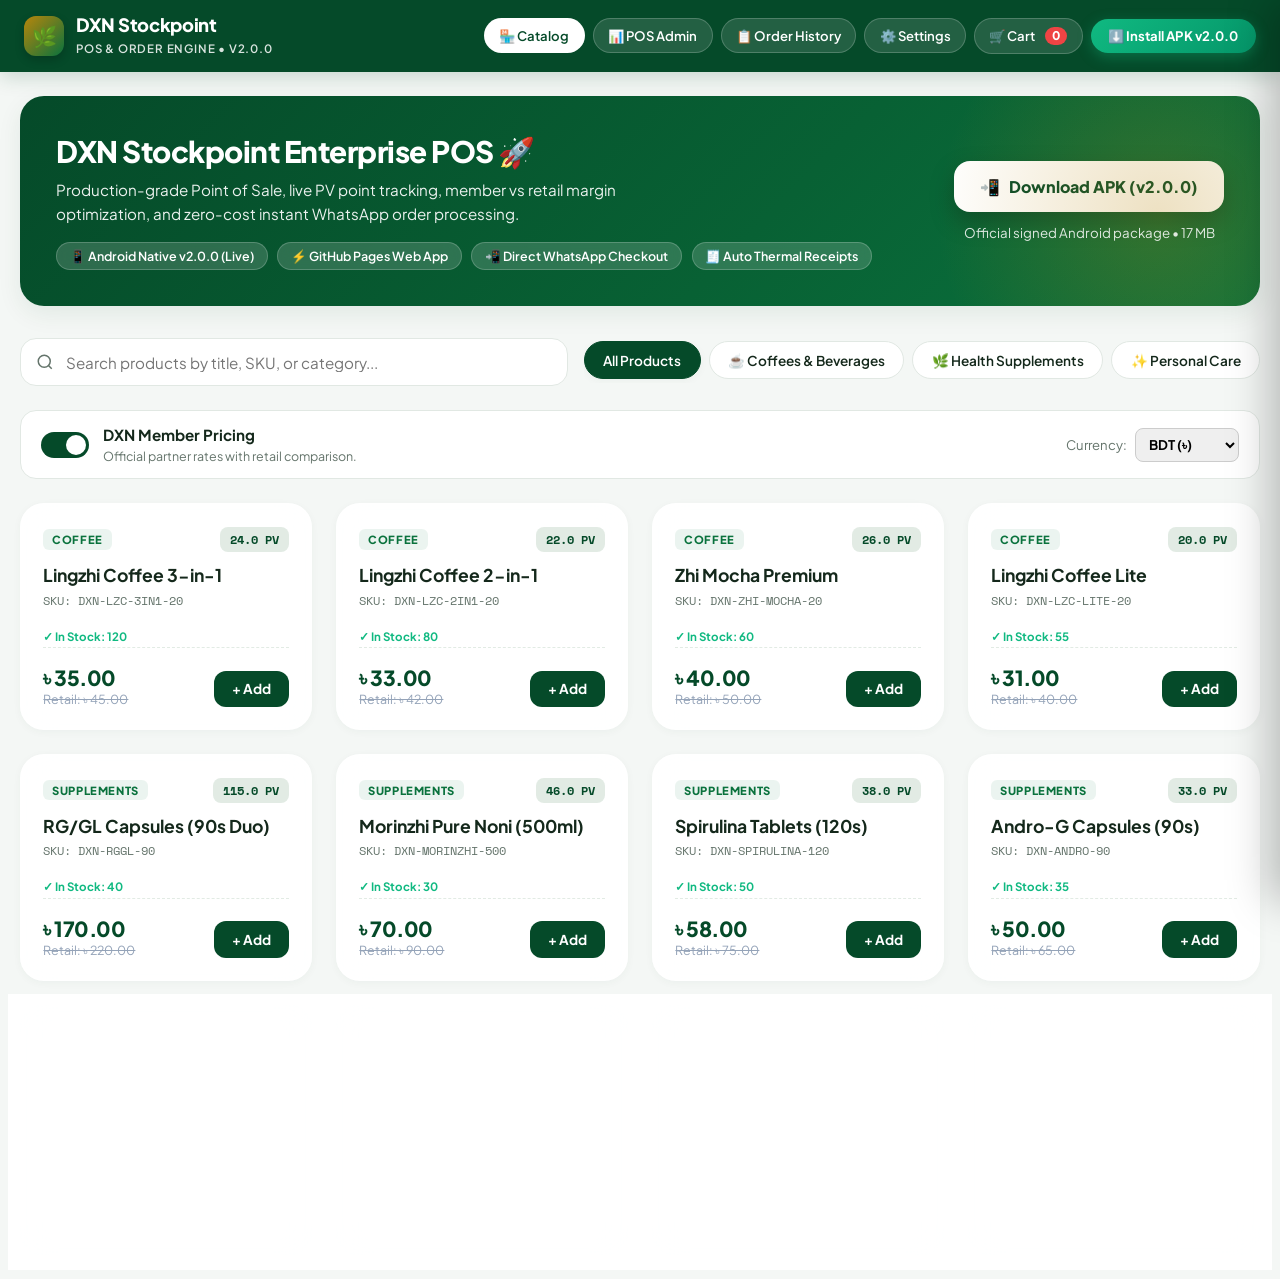
==== commit 19934601: "Launch Production v2.0.0: Full Google Play AAB bundle, universal release APK, PWA offline support, a" ====
--- a/docs/index.html
+++ b/docs/index.html
@@ -4,6 +4,11 @@
   <meta charset="UTF-8">
   <meta name="viewport" content="width=device-width, initial-scale=1.0">
   <title>DXN Stockpoint — Enterprise POS & Order Management</title>
+  <meta name="theme-color" content="#054A29">
+  <meta name="description" content="Production-grade POS, inventory management, and instant WhatsApp ordering suite for DXN Stockpoints.">
+  <link rel="manifest" href="manifest.json">
+  <link rel="icon" type="image/png" href="icon-192.png">
+  <link rel="apple-touch-icon" href="icon-192.png">
   <link rel="preconnect" href="https://fonts.googleapis.com">
   <link rel="preconnect" href="https://fonts.gstatic.com" crossorigin>
   <link href="https://fonts.googleapis.com/css2?family=Plus+Jakarta+Sans:wght@300;400;500;600;700;800&family=Space+Mono:wght@700&display=swap" rel="stylesheet">
@@ -732,7 +737,7 @@
         <div class="brand-icon">🌿</div>
         <div class="brand-text">
           <h1>DXN Stockpoint</h1>
-          <span>POS & Order Engine • v1.1.0</span>
+          <span>POS & Order Engine • v2.0.0</span>
         </div>
       </a>
       <div class="header-nav">
@@ -743,8 +748,8 @@
         <button class="nav-btn" onclick="openCart()">
           🛒 Cart <span id="cartCountBadge" style="background:#EF4444; color:white; border-radius:999px; padding:0.1rem 0.45rem; font-size:0.75rem; font-weight:800; margin-left:0.2rem;">0</span>
         </button>
-        <a class="btn-download-top" href="https://github.com/abraar05/dxn-stockpoint/releases/download/v1.1.0/dxn-stockpoint-v1.1.0.apk">
-          ⬇️ Install APK v1.1.0
+        <a class="btn-download-top" href="https://github.com/abraar05/dxn-stockpoint/releases/download/v2.0.0/dxn-stockpoint-v2.0.0.apk">
+          ⬇️ Install APK v2.0.0
         </a>
       </div>
     </div>
@@ -757,15 +762,15 @@
         <h2>DXN Stockpoint Enterprise POS 🚀</h2>
         <p>Production-grade Point of Sale, live PV point tracking, member vs retail margin optimization, and zero-cost instant WhatsApp order processing.</p>
         <div class="hero-tags">
-          <span class="hero-tag">📱 Android Native v1.1.0 (Live)</span>
+          <span class="hero-tag">📱 Android Native v2.0.0 (Live)</span>
           <span class="hero-tag">⚡ GitHub Pages Web App</span>
           <span class="hero-tag">📲 Direct WhatsApp Checkout</span>
           <span class="hero-tag">🧾 Auto Thermal Receipts</span>
         </div>
       </div>
       <div class="hero-action-box">
-        <a class="btn-hero-apk" href="https://github.com/abraar05/dxn-stockpoint/releases/download/v1.1.0/dxn-stockpoint-v1.1.0.apk">
-          <span>📲</span> Download APK (v1.1.0)
+        <a class="btn-hero-apk" href="https://github.com/abraar05/dxn-stockpoint/releases/download/v2.0.0/dxn-stockpoint-v2.0.0.apk">
+          <span>📲</span> Download APK (v2.0.0)
         </a>
         <small style="text-align: center; opacity: 0.85;">Official signed Android package • 17 MB</small>
       </div>
@@ -1532,6 +1537,12 @@
       showToast("Stockpoint settings saved successfully!");
     }
 
+    if ('serviceWorker' in navigator) {
+      window.addEventListener('load', () => {
+        navigator.serviceWorker.register('./sw.js').catch(() => {});
+      });
+    }
+
     renderCatalog();
     updateCartCount();
   </script>
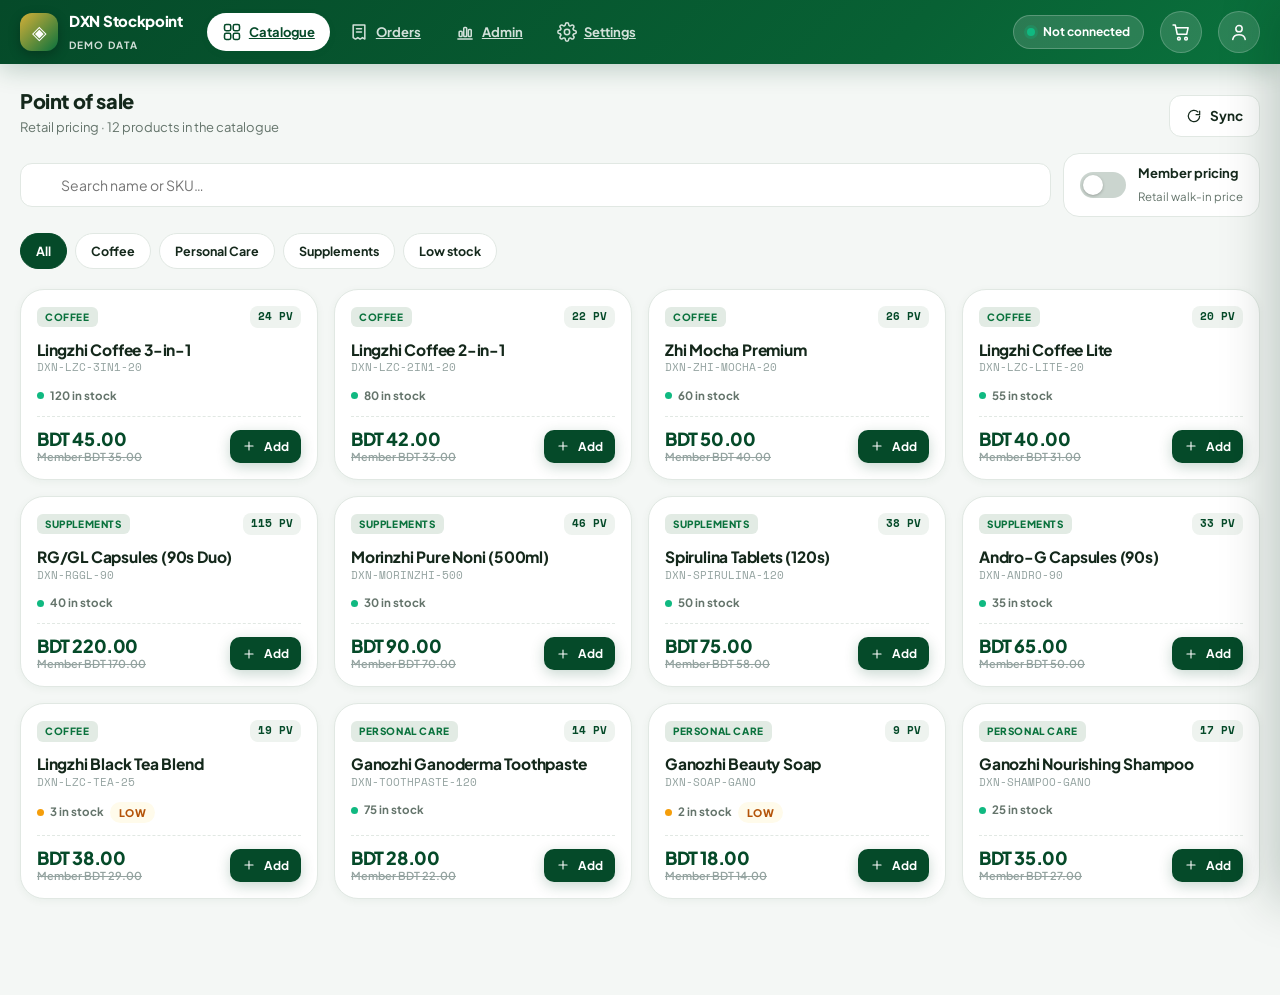
==== commit 0b9cc9fd: "v2.0.0: PHP 8 + MySQL API, offline-first PWA, live-synced Android app, CI/CD The v1.1.0 app talked t" ====
--- a/docs/index.html
+++ b/docs/index.html
@@ -1,1550 +1,100 @@
 <!DOCTYPE html>
 <html lang="en">
 <head>
-  <meta charset="UTF-8">
-  <meta name="viewport" content="width=device-width, initial-scale=1.0">
-  <title>DXN Stockpoint — Enterprise POS & Order Management</title>
-  <meta name="theme-color" content="#054A29">
-  <meta name="description" content="Production-grade POS, inventory management, and instant WhatsApp ordering suite for DXN Stockpoints.">
-  <link rel="manifest" href="manifest.json">
-  <link rel="icon" type="image/png" href="icon-192.png">
-  <link rel="apple-touch-icon" href="icon-192.png">
-  <link rel="preconnect" href="https://fonts.googleapis.com">
-  <link rel="preconnect" href="https://fonts.gstatic.com" crossorigin>
-  <link href="https://fonts.googleapis.com/css2?family=Plus+Jakarta+Sans:wght@300;400;500;600;700;800&family=Space+Mono:wght@700&display=swap" rel="stylesheet">
-  <style>
-    :root {
-      --primary: #054A29;
-      --primary-light: #0A723D;
-      --accent: #B8860B;
-      --accent-light: #D4AF37;
-      --bg: #F4F7F5;
-      --surface: #FFFFFF;
-      --surface-glass: rgba(255, 255, 255, 0.92);
-      --border: #E1E8E3;
-      --text-main: #14281B;
-      --text-muted: #64746B;
-      --success: #10B981;
-      --danger: #EF4444;
-      --warning: #F59E0B;
-      --wa-green: #25D366;
-      --shadow-sm: 0 2px 8px rgba(5, 74, 41, 0.04);
-      --shadow-md: 0 8px 24px rgba(5, 74, 41, 0.08);
-      --shadow-lg: 0 16px 40px rgba(5, 74, 41, 0.12);
-      --radius-sm: 10px;
-      --radius-md: 16px;
-      --radius-lg: 24px;
-    }
-
-    * { box-sizing: border-box; margin: 0; padding: 0; font-family: 'Plus Jakarta Sans', sans-serif; }
-    body { background: var(--bg); color: var(--text-main); min-height: 100vh; display: flex; flex-direction: column; }
-
-    /* Top Global Header */
-    header {
-      background: var(--primary);
-      color: white;
-      position: sticky;
-      top: 0;
-      z-index: 900;
-      box-shadow: 0 4px 20px rgba(5, 74, 41, 0.2);
-    }
-    .header-inner {
-      max-width: 1280px;
-      margin: 0 auto;
-      padding: 0.9rem 1.5rem;
-      display: flex;
-      justify-content: space-between;
-      align-items: center;
-      gap: 1rem;
-    }
-    .brand {
-      display: flex;
-      align-items: center;
-      gap: 0.75rem;
-      text-decoration: none;
-      color: white;
-    }
-    .brand-icon {
-      width: 40px;
-      height: 40px;
-      background: linear-gradient(135deg, var(--accent) 0%, var(--primary-light) 100%);
-      border-radius: 12px;
-      display: flex;
-      align-items: center;
-      justify-content: center;
-      font-size: 1.25rem;
-      box-shadow: 0 4px 10px rgba(0,0,0,0.2);
-    }
-    .brand-text h1 { font-size: 1.15rem; font-weight: 800; letter-spacing: -0.3px; line-height: 1.2; }
-    .brand-text span { font-size: 0.72rem; opacity: 0.85; text-transform: uppercase; letter-spacing: 0.8px; font-weight: 600; }
-
-    .header-nav {
-      display: flex;
-      align-items: center;
-      gap: 0.5rem;
-    }
-    .nav-btn {
-      background: rgba(255, 255, 255, 0.12);
-      border: 1px solid rgba(255, 255, 255, 0.2);
-      color: white;
-      padding: 0.5rem 0.9rem;
-      border-radius: 999px;
-      font-size: 0.82rem;
-      font-weight: 600;
-      cursor: pointer;
-      display: flex;
-      align-items: center;
-      gap: 0.4rem;
-      transition: all 0.2s;
-    }
-    .nav-btn:hover { background: rgba(255, 255, 255, 0.22); }
-    .nav-btn.active { background: white; color: var(--primary); }
-
-    .btn-download-top {
-      background: linear-gradient(135deg, #10B981 0%, #059669 100%);
-      color: white;
-      font-weight: 700;
-      padding: 0.55rem 1.1rem;
-      border-radius: 999px;
-      text-decoration: none;
-      font-size: 0.82rem;
-      display: flex;
-      align-items: center;
-      gap: 0.4rem;
-      box-shadow: 0 4px 14px rgba(16, 185, 129, 0.35);
-      transition: all 0.2s;
-    }
-    .btn-download-top:hover { transform: translateY(-2px); box-shadow: 0 6px 18px rgba(16, 185, 129, 0.45); }
-
-    /* Main Container */
-    main {
-      max-width: 1280px;
-      margin: 1.5rem auto;
-      padding: 0 1.25rem;
-      flex: 1;
-      width: 100%;
-    }
-
-    /* Hero / App Showcase Banner */
-    .hero-banner {
-      background: linear-gradient(135deg, var(--primary) 0%, #086134 60%, var(--primary-light) 100%);
-      color: white;
-      border-radius: var(--radius-lg);
-      padding: 2.25rem;
-      margin-bottom: 2rem;
-      position: relative;
-      overflow: hidden;
-      box-shadow: var(--shadow-md);
-      display: flex;
-      flex-wrap: wrap;
-      justify-content: space-between;
-      align-items: center;
-      gap: 1.5rem;
-    }
-    .hero-banner::before {
-      content: "";
-      position: absolute;
-      top: -50%;
-      right: -10%;
-      width: 450px;
-      height: 450px;
-      background: radial-gradient(circle, rgba(184, 134, 11, 0.25) 0%, transparent 70%);
-      pointer-events: none;
-    }
-    .hero-info h2 {
-      font-size: 1.85rem;
-      font-weight: 800;
-      letter-spacing: -0.5px;
-      margin-bottom: 0.5rem;
-    }
-    .hero-info p {
-      font-size: 0.95rem;
-      opacity: 0.92;
-      max-width: 650px;
-      line-height: 1.6;
-    }
-    .hero-tags {
-      display: flex;
-      flex-wrap: wrap;
-      gap: 0.6rem;
-      margin-top: 1rem;
-    }
-    .hero-tag {
-      background: rgba(255, 255, 255, 0.16);
-      backdrop-filter: blur(8px);
-      padding: 0.3rem 0.8rem;
-      border-radius: 999px;
-      font-size: 0.78rem;
-      font-weight: 600;
-      border: 1px solid rgba(255, 255, 255, 0.2);
-    }
-    .hero-action-box {
-      display: flex;
-      flex-direction: column;
-      gap: 0.75rem;
-      min-width: 260px;
-    }
-    .btn-hero-apk {
-      background: white;
-      color: var(--primary);
-      padding: 0.95rem 1.6rem;
-      border-radius: 16px;
-      font-size: 1rem;
-      font-weight: 800;
-      text-decoration: none;
-      text-align: center;
-      display: flex;
-      align-items: center;
-      justify-content: center;
-      gap: 0.6rem;
-      box-shadow: 0 10px 25px rgba(0,0,0,0.25);
-      transition: all 0.2s;
-    }
-    .btn-hero-apk:hover { transform: translateY(-3px); box-shadow: 0 14px 30px rgba(0,0,0,0.3); }
-
-    /* Navigation Sections / Tabs */
-    .tab-section { display: none; }
-    .tab-section.active { display: block; animation: fadeIn 0.25s ease-out; }
-    @keyframes fadeIn { from { opacity: 0; transform: translateY(6px); } to { opacity: 1; transform: translateY(0); } }
-
-    /* Controls Bar */
-    .controls-bar {
-      display: flex;
-      flex-wrap: wrap;
-      justify-content: space-between;
-      align-items: center;
-      gap: 1rem;
-      margin-bottom: 1.5rem;
-    }
-    .search-input-wrap {
-      flex: 1;
-      min-width: 280px;
-      position: relative;
-    }
-    .search-input-wrap input {
-      width: 100%;
-      padding: 0.85rem 1rem 0.85rem 2.8rem;
-      border-radius: 16px;
-      border: 1.5px solid var(--border);
-      background: var(--surface);
-      font-size: 0.95rem;
-      outline: none;
-      transition: border-color 0.2s, box-shadow 0.2s;
-    }
-    .search-input-wrap input:focus {
-      border-color: var(--primary-light);
-      box-shadow: 0 0 0 4px rgba(10, 114, 61, 0.1);
-    }
-    .search-icon-svg {
-      position: absolute;
-      left: 1rem;
-      top: 50%;
-      transform: translateY(-50%);
-      color: var(--text-muted);
-      width: 18px;
-      height: 18px;
-    }
-
-    .category-scroll {
-      display: flex;
-      gap: 0.5rem;
-      overflow-x: auto;
-      padding-bottom: 0.25rem;
-    }
-    .cat-btn {
-      background: var(--surface);
-      border: 1.5px solid var(--border);
-      color: var(--text-main);
-      padding: 0.6rem 1.15rem;
-      border-radius: 999px;
-      font-size: 0.85rem;
-      font-weight: 600;
-      cursor: pointer;
-      white-space: nowrap;
-      transition: all 0.2s;
-    }
-    .cat-btn.active {
-      background: var(--primary);
-      color: white;
-      border-color: var(--primary);
-      box-shadow: var(--shadow-sm);
-    }
-
-    /* Sub-bar / Member toggle & quick stats */
-    .sub-bar {
-      background: var(--surface);
-      border: 1.5px solid var(--border);
-      border-radius: var(--radius-md);
-      padding: 0.85rem 1.25rem;
-      margin-bottom: 1.5rem;
-      display: flex;
-      flex-wrap: wrap;
-      justify-content: space-between;
-      align-items: center;
-      gap: 1rem;
-    }
-    .pricing-tier-indicator {
-      display: flex;
-      align-items: center;
-      gap: 0.85rem;
-    }
-    .tier-label h4 { font-size: 0.95rem; font-weight: 700; }
-    .tier-label span { font-size: 0.78rem; color: var(--text-muted); }
-
-    .switch-wrap {
-      position: relative;
-      display: inline-block;
-      width: 48px;
-      height: 26px;
-    }
-    .switch-wrap input { opacity: 0; width: 0; height: 0; }
-    .switch-slider {
-      position: absolute;
-      cursor: pointer;
-      top: 0; left: 0; right: 0; bottom: 0;
-      background-color: #cbd5e1;
-      transition: .3s;
-      border-radius: 34px;
-    }
-    .switch-slider:before {
-      position: absolute;
-      content: "";
-      height: 20px;
-      width: 20px;
-      left: 3px;
-      bottom: 3px;
-      background-color: white;
-      transition: .3s;
-      border-radius: 50%;
-    }
-    input:checked + .switch-slider { background-color: var(--primary); }
-    input:checked + .switch-slider:before { transform: translateX(22px); }
-
-    /* Product Grid */
-    .product-grid {
-      display: grid;
-      grid-template-columns: repeat(auto-fill, minmax(290px, 1fr));
-      gap: 1.5rem;
-    }
-    .product-card {
-      background: var(--surface-glass);
-      border: 1.5px solid rgba(255, 255, 255, 0.7);
-      backdrop-filter: blur(16px);
-      border-radius: var(--radius-lg);
-      padding: 1.4rem;
-      box-shadow: var(--shadow-sm);
-      display: flex;
-      flex-direction: column;
-      justify-content: space-between;
-      transition: all 0.25s cubic-bezier(0.16, 1, 0.3, 1);
-      position: relative;
-    }
-    .product-card:hover {
-      transform: translateY(-5px);
-      box-shadow: var(--shadow-lg);
-      border-color: rgba(10, 114, 61, 0.3);
-    }
-    .card-head {
-      display: flex;
-      justify-content: space-between;
-      align-items: center;
-      margin-bottom: 0.75rem;
-    }
-    .cat-badge {
-      font-size: 0.7rem;
-      font-weight: 800;
-      letter-spacing: 0.6px;
-      color: var(--primary-light);
-      text-transform: uppercase;
-      background: rgba(10, 114, 61, 0.08);
-      padding: 0.2rem 0.55rem;
-      border-radius: 6px;
-    }
-    .pv-badge {
-      font-family: 'Space Mono', monospace;
-      font-size: 0.75rem;
-      font-weight: 700;
-      background: #E2EBE4;
-      color: var(--primary);
-      padding: 0.25rem 0.6rem;
-      border-radius: 8px;
-    }
-    .product-title {
-      font-size: 1.1rem;
-      font-weight: 700;
-      margin-bottom: 0.25rem;
-      color: var(--text-main);
-      line-height: 1.35;
-    }
-    .product-sku {
-      font-size: 0.75rem;
-      color: var(--text-muted);
-      font-family: 'Space Mono', monospace;
-      margin-bottom: 1.25rem;
-    }
-
-    .card-footer {
-      display: flex;
-      justify-content: space-between;
-      align-items: flex-end;
-      padding-top: 1rem;
-      border-top: 1px dashed #E2EBE4;
-    }
-    .price-group .main-price {
-      font-size: 1.3rem;
-      font-weight: 800;
-      color: var(--primary);
-      letter-spacing: -0.5px;
-    }
-    .price-group .strike-price {
-      font-size: 0.78rem;
-      color: #94a3b8;
-      text-decoration: line-through;
-    }
-    .stock-indicator {
-      font-size: 0.72rem;
-      font-weight: 700;
-      margin-bottom: 0.2rem;
-    }
-    .stock-indicator.in-stock { color: var(--success); }
-    .stock-indicator.low-stock { color: var(--danger); }
-
-    .btn-add-cart {
-      background: var(--primary);
-      color: white;
-      border: none;
-      padding: 0.6rem 1.1rem;
-      border-radius: 12px;
-      font-size: 0.85rem;
-      font-weight: 700;
-      cursor: pointer;
-      display: flex;
-      align-items: center;
-      gap: 0.4rem;
-      transition: background 0.2s, transform 0.1s;
-    }
-    .btn-add-cart:hover { background: var(--primary-light); transform: scale(1.02); }
-    .btn-add-cart:active { transform: scale(0.98); }
-    .btn-add-cart:disabled { background: #cbd5e1; cursor: not-allowed; }
-
-    /* Admin POS Table Section */
-    .admin-stats-grid {
-      display: grid;
-      grid-template-columns: repeat(auto-fit, minmax(220px, 1fr));
-      gap: 1.25rem;
-      margin-bottom: 2rem;
-    }
-    .stat-card {
-      background: var(--surface);
-      border: 1.5px solid var(--border);
-      border-radius: var(--radius-md);
-      padding: 1.25rem;
-      box-shadow: var(--shadow-sm);
-    }
-    .stat-card span { font-size: 0.8rem; color: var(--text-muted); font-weight: 600; text-transform: uppercase; }
-    .stat-card h3 { font-size: 1.6rem; font-weight: 800; color: var(--primary); margin: 0.25rem 0; }
-    .stat-card small { font-size: 0.75rem; color: var(--text-muted); }
-
-    .table-container {
-      background: var(--surface);
-      border: 1.5px solid var(--border);
-      border-radius: var(--radius-md);
-      overflow-x: auto;
-      box-shadow: var(--shadow-sm);
-      margin-bottom: 2rem;
-    }
-    table {
-      width: 100%;
-      border-collapse: collapse;
-      text-align: left;
-      font-size: 0.88rem;
-    }
-    th {
-      background: #f8faf9;
-      color: var(--text-muted);
-      font-weight: 700;
-      font-size: 0.78rem;
-      text-transform: uppercase;
-      letter-spacing: 0.5px;
-      padding: 1rem 1.25rem;
-      border-bottom: 1.5px solid var(--border);
-    }
-    td {
-      padding: 1rem 1.25rem;
-      border-bottom: 1px solid var(--border);
-      vertical-align: middle;
-    }
-    tr:hover td { background: #fafdfb; }
-
-    .stock-badge-tag {
-      padding: 0.25rem 0.6rem;
-      border-radius: 999px;
-      font-size: 0.75rem;
-      font-weight: 700;
-    }
-    .stock-badge-tag.ok { background: #d1fae5; color: #065f46; }
-    .stock-badge-tag.alert { background: #fee2e2; color: #991b1b; }
-
-    .btn-qty-action {
-      background: var(--surface);
-      border: 1px solid #cbd5e1;
-      width: 28px;
-      height: 28px;
-      border-radius: 8px;
-      font-weight: bold;
-      cursor: pointer;
-    }
-    .btn-qty-action:hover { background: #f1f5f9; }
-
-    /* Cart Drawer */
-    .drawer-overlay {
-      position: fixed;
-      inset: 0;
-      background: rgba(0, 0, 0, 0.45);
-      backdrop-filter: blur(4px);
-      z-index: 1000;
-      opacity: 0;
-      pointer-events: none;
-      transition: opacity 0.3s;
-    }
-    .drawer-overlay.open { opacity: 1; pointer-events: auto; }
-
-    .drawer {
-      position: fixed;
-      top: 0; right: 0; bottom: 0;
-      width: 100%;
-      max-width: 440px;
-      background: var(--surface);
-      z-index: 1010;
-      box-shadow: -10px 0 40px rgba(0,0,0,0.25);
-      display: flex;
-      flex-direction: column;
-      transform: translateX(100%);
-      transition: transform 0.35s cubic-bezier(0.16, 1, 0.3, 1);
-    }
-    .drawer.open { transform: translateX(0); }
-
-    .drawer-top {
-      background: var(--primary);
-      color: white;
-      padding: 1.25rem;
-      display: flex;
-      justify-content: space-between;
-      align-items: center;
-    }
-    .drawer-top h3 { font-size: 1.15rem; font-weight: 800; display: flex; align-items: center; gap: 0.5rem; }
-    .btn-close-drawer { background: none; border: none; color: white; font-size: 1.5rem; cursor: pointer; }
-
-    .drawer-body {
-      flex: 1;
-      overflow-y: auto;
-      padding: 1.25rem;
-      display: flex;
-      flex-direction: column;
-      gap: 0.85rem;
-    }
-    .cart-row {
-      background: #f8faf9;
-      border: 1px solid var(--border);
-      border-radius: 14px;
-      padding: 0.9rem;
-      display: flex;
-      justify-content: space-between;
-      align-items: center;
-    }
-    .cart-row-info h5 { font-size: 0.92rem; font-weight: 700; }
-    .cart-row-info span { font-size: 0.78rem; color: var(--primary); font-weight: 700; }
-
-    .stepper {
-      display: flex;
-      align-items: center;
-      gap: 0.5rem;
-    }
-    .stepper-btn {
-      width: 30px;
-      height: 30px;
-      background: white;
-      border: 1px solid #cbd5e1;
-      border-radius: 8px;
-      font-weight: bold;
-      cursor: pointer;
-    }
-    .stepper-qty { font-weight: 800; font-size: 0.95rem; min-width: 20px; text-align: center; }
-
-    .drawer-bottom {
-      border-top: 1.5px solid var(--border);
-      padding: 1.25rem;
-      background: #fafcfb;
-      display: flex;
-      flex-direction: column;
-      gap: 0.85rem;
-    }
-    .cart-meta-line {
-      display: flex;
-      justify-content: space-between;
-      font-size: 0.92rem;
-    }
-    .cart-meta-total {
-      font-size: 1.3rem;
-      font-weight: 800;
-      color: var(--primary);
-    }
-    .checkout-field {
-      width: 100%;
-      padding: 0.8rem 1rem;
-      border-radius: 12px;
-      border: 1.5px solid var(--border);
-      font-size: 0.9rem;
-      outline: none;
-    }
-    .checkout-field:focus { border-color: var(--primary-light); }
-
-    .btn-wa-order {
-      background: var(--wa-green);
-      color: white;
-      border: none;
-      padding: 0.95rem;
-      border-radius: 14px;
-      font-size: 1rem;
-      font-weight: 800;
-      cursor: pointer;
-      display: flex;
-      align-items: center;
-      justify-content: center;
-      gap: 0.5rem;
-      box-shadow: 0 4px 15px rgba(37, 211, 102, 0.4);
-      transition: transform 0.15s;
-    }
-    .btn-wa-order:hover { transform: translateY(-2px); }
-
-    .btn-print-receipt {
-      background: white;
-      border: 1.5px solid var(--border);
-      color: var(--text-main);
-      padding: 0.75rem;
-      border-radius: 12px;
-      font-size: 0.88rem;
-      font-weight: 700;
-      cursor: pointer;
-      display: flex;
-      align-items: center;
-      justify-content: center;
-      gap: 0.4rem;
-    }
-
-    /* Thermal Receipt Modal (Printable) */
-    .receipt-modal-overlay {
-      position: fixed;
-      inset: 0;
-      background: rgba(0,0,0,0.6);
-      backdrop-filter: blur(4px);
-      z-index: 1200;
-      display: none;
-      align-items: center;
-      justify-content: center;
-      padding: 1rem;
-    }
-    .receipt-modal-overlay.open { display: flex; }
-
-    .receipt-paper {
-      background: white;
-      width: 100%;
-      max-width: 380px;
-      padding: 2rem;
-      border-radius: var(--radius-md);
-      box-shadow: 0 20px 50px rgba(0,0,0,0.3);
-      font-family: 'Space Mono', monospace;
-      font-size: 0.82rem;
-      color: #111;
-      line-height: 1.4;
-    }
-    .receipt-header { text-align: center; margin-bottom: 1.25rem; border-bottom: 2px dashed #333; padding-bottom: 0.75rem; }
-    .receipt-header h3 { font-size: 1.2rem; font-weight: 800; }
-    .receipt-line { display: flex; justify-content: space-between; margin: 0.3rem 0; }
-    .receipt-divider { border-bottom: 1px dashed #555; margin: 0.75rem 0; }
-    .receipt-actions { margin-top: 1.25rem; display: flex; gap: 0.5rem; }
-    .btn-receipt-action {
-      flex: 1;
-      padding: 0.7rem;
-      border-radius: 8px;
-      font-weight: 700;
-      cursor: pointer;
-      border: none;
-    }
-    .btn-print { background: var(--primary); color: white; }
-    .btn-close-receipt { background: #e2e8f0; color: #333; }
-
-    /* Toast Notification */
-    .toast {
-      position: fixed;
-      bottom: 2rem;
-      right: 2rem;
-      background: var(--text-main);
-      color: white;
-      padding: 0.85rem 1.4rem;
-      border-radius: 999px;
-      font-size: 0.88rem;
-      font-weight: 600;
-      box-shadow: 0 10px 30px rgba(0,0,0,0.25);
-      z-index: 2000;
-      transform: translateY(100px);
-      opacity: 0;
-      transition: all 0.3s cubic-bezier(0.16, 1, 0.3, 1);
-    }
-    .toast.show { transform: translateY(0); opacity: 1; }
-
-    /* Mobile Bottom Navigation */
-    .mobile-nav-bar {
-      display: none;
-      position: fixed;
-      bottom: 0; left: 0; right: 0;
-      background: white;
-      border-top: 1.5px solid var(--border);
-      padding: 0.5rem 1rem;
-      z-index: 800;
-      justify-content: space-around;
-      box-shadow: 0 -4px 15px rgba(0,0,0,0.05);
-    }
-    .m-nav-item {
-      display: flex;
-      flex-direction: column;
-      align-items: center;
-      gap: 0.2rem;
-      font-size: 0.7rem;
-      font-weight: 700;
-      color: var(--text-muted);
-      cursor: pointer;
-      border: none;
-      background: none;
-    }
-    .m-nav-item.active { color: var(--primary); }
-
-    @media (max-width: 768px) {
-      .mobile-nav-bar { display: flex; }
-      body { padding-bottom: 70px; }
-      .header-nav { display: none; }
-      .hero-banner { padding: 1.5rem; }
-      .hero-info h2 { font-size: 1.4rem; }
-    }
-  </style>
+<meta charset="utf-8">
+<meta name="viewport" content="width=device-width, initial-scale=1, viewport-fit=cover">
+<title>DXN Stockpoint — POS, inventory &amp; live sync</title>
+<meta name="description" content="DXN Stockpoint: point of sale, inventory, PV tracking and WhatsApp checkout. Works offline on the web and on Android, and syncs both through one API.">
+<meta name="theme-color" content="#054A29">
+<meta name="color-scheme" content="light">
+<link rel="manifest" href="manifest.webmanifest">
+<link rel="icon" type="image/svg+xml" href="icons/icon.svg">
+<link rel="apple-touch-icon" href="icons/icon-192.png">
+<meta name="apple-mobile-web-app-capable" content="yes">
+<meta name="mobile-web-app-capable" content="yes">
+<meta name="apple-mobile-web-app-title" content="Stockpoint">
+<meta name="apple-mobile-web-app-status-bar-style" content="black-translucent">
+<link rel="preconnect" href="https://fonts.googleapis.com">
+<link rel="preconnect" href="https://fonts.gstatic.com" crossorigin>
+<link href="https://fonts.googleapis.com/css2?family=Plus+Jakarta+Sans:wght@400;500;600;700;800&family=Space+Mono:wght@400;700&display=swap" rel="stylesheet">
+<link rel="stylesheet" href="css/app.css">
 </head>
 <body>
 
-  <!-- Top Global Header -->
-  <header>
-    <div class="header-inner">
-      <a href="#" class="brand" onclick="switchTab('catalog')">
-        <div class="brand-icon">🌿</div>
-        <div class="brand-text">
-          <h1>DXN Stockpoint</h1>
-          <span>POS & Order Engine • v2.0.0</span>
-        </div>
-      </a>
-      <div class="header-nav">
-        <button class="nav-btn active" id="tabBtnCatalog" onclick="switchTab('catalog')">🏪 Catalog</button>
-        <button class="nav-btn" id="tabBtnAdmin" onclick="switchTab('admin')">📊 POS Admin</button>
-        <button class="nav-btn" id="tabBtnOrders" onclick="switchTab('orders')">📋 Order History</button>
-        <button class="nav-btn" id="tabBtnSettings" onclick="switchTab('settings')">⚙️ Settings</button>
-        <button class="nav-btn" onclick="openCart()">
-          🛒 Cart <span id="cartCountBadge" style="background:#EF4444; color:white; border-radius:999px; padding:0.1rem 0.45rem; font-size:0.75rem; font-weight:800; margin-left:0.2rem;">0</span>
-        </button>
-        <a class="btn-download-top" href="https://github.com/abraar05/dxn-stockpoint/releases/download/v2.0.0/dxn-stockpoint-v2.0.0.apk">
-          ⬇️ Install APK v2.0.0
-        </a>
-      </div>
-    </div>
-  </header>
+<header class="app-header">
+  <div class="app-header__inner">
+    <a class="brand" href="#/catalog" aria-label="DXN Stockpoint home">
+      <span class="brand__mark" aria-hidden="true">◈</span>
+      <span class="brand__text">
+        <strong id="branchName">DXN Stockpoint</strong>
+        <span id="branchTag">Loading…</span>
+      </span>
+    </a>
 
-  <main>
-    <!-- Hero Banner with Direct Download & Live Status -->
-    <div class="hero-banner">
-      <div class="hero-info">
-        <h2>DXN Stockpoint Enterprise POS 🚀</h2>
-        <p>Production-grade Point of Sale, live PV point tracking, member vs retail margin optimization, and zero-cost instant WhatsApp order processing.</p>
-        <div class="hero-tags">
-          <span class="hero-tag">📱 Android Native v2.0.0 (Live)</span>
-          <span class="hero-tag">⚡ GitHub Pages Web App</span>
-          <span class="hero-tag">📲 Direct WhatsApp Checkout</span>
-          <span class="hero-tag">🧾 Auto Thermal Receipts</span>
-        </div>
-      </div>
-      <div class="hero-action-box">
-        <a class="btn-hero-apk" href="https://github.com/abraar05/dxn-stockpoint/releases/download/v2.0.0/dxn-stockpoint-v2.0.0.apk">
-          <span>📲</span> Download APK (v2.0.0)
-        </a>
-        <small style="text-align: center; opacity: 0.85;">Official signed Android package • 17 MB</small>
-      </div>
-    </div>
+    <nav class="nav" aria-label="Primary">
+      <a class="nav__btn" href="#/catalog" data-route="catalog"><i data-icon="grid"></i> Catalogue</a>
+      <a class="nav__btn" href="#/orders" data-route="orders"><i data-icon="receipt"></i> Orders</a>
+      <a class="nav__btn" href="#/admin" data-route="admin"><i data-icon="chart"></i> Admin</a>
+      <a class="nav__btn" href="#/settings" data-route="settings"><i data-icon="settings"></i> Settings</a>
+    </nav>
 
-    <!-- TAB 1: CATALOG -->
-    <div id="sectionCatalog" class="tab-section active">
-      <!-- Controls -->
-      <div class="controls-bar">
-        <div class="search-input-wrap">
-          <svg class="search-icon-svg" viewBox="0 0 24 24" fill="none" stroke="currentColor" stroke-width="2"><circle cx="11" cy="11" r="8"/><line x1="21" y1="21" x2="16.65" y2="16.65"/></svg>
-          <input type="text" id="catalogSearch" placeholder="Search products by title, SKU, or category..." oninput="renderCatalog()">
-        </div>
-        <div class="category-scroll" id="catFilterButtons">
-          <button class="cat-btn active" onclick="filterCategory('All')">All Products</button>
-          <button class="cat-btn" onclick="filterCategory('Coffee')">☕ Coffees & Beverages</button>
-          <button class="cat-btn" onclick="filterCategory('Supplements')">🌿 Health Supplements</button>
-          <button class="cat-btn" onclick="filterCategory('Personal Care')">✨ Personal Care</button>
-        </div>
-      </div>
+    <div class="header__spacer"></div>
 
-      <!-- Pricing Tier & Fast Action Bar -->
-      <div class="sub-bar">
-        <div class="pricing-tier-indicator">
-          <label class="switch-wrap">
-            <input type="checkbox" id="tierToggle" onchange="togglePricingTier()">
-            <span class="switch-slider"></span>
-          </label>
-          <div class="tier-label">
-            <h4 id="tierModeName">DXN Member Pricing</h4>
-            <span id="tierModeDesc">Official partner rates with retail comparison.</span>
-          </div>
-        </div>
-        <div style="display:flex; gap:0.5rem; align-items:center;">
-          <span style="font-size:0.82rem; color:var(--text-muted);">Currency:</span>
-          <select id="currencySelect" onchange="changeCurrency()" style="padding:0.4rem 0.6rem; border-radius:8px; border:1px solid #ccc; font-weight:700;">
-            <option value="BDT">BDT (৳)</option>
-            <option value="USD">USD ($)</option>
-            <option value="MYR">MYR (RM)</option>
-            <option value="EUR">EUR (€)</option>
-            <option value="AED">AED (د.إ)</option>
-          </select>
-        </div>
-      </div>
+    <button class="sync-pill" id="syncPill" data-state="idle" type="button" title="Sync status — tap to sync now">
+      <i class="sync-dot"></i><span class="sync-text" id="syncText">Starting…</span>
+    </button>
 
-      <!-- Products Grid -->
-      <div class="product-grid" id="productGridContainer">
-        <!-- Rendered via JS -->
-      </div>
-    </div>
+    <button class="icon-btn" id="cartBtn" type="button" title="Cart" aria-label="Open cart">
+      <i data-icon="cart"></i>
+      <span class="icon-btn__badge" id="cartCount" hidden>0</span>
+    </button>
 
-    <!-- TAB 2: ADMIN POS & INVENTORY -->
-    <div id="sectionAdmin" class="tab-section">
-      <div class="admin-stats-grid">
-        <div class="stat-card">
-          <span>Total Catalog Items</span>
-          <h3 id="statTotalItems">12</h3>
-          <small>Products across 3 categories</small>
-        </div>
-        <div class="stat-card">
-          <span>Low Stock Alerts</span>
-          <h3 id="statLowStock" style="color:var(--danger)">2</h3>
-          <small>Items with &lt; 5 units</small>
-        </div>
-        <div class="stat-card">
-          <span>Total Inventory Units</span>
-          <h3 id="statTotalStock">575</h3>
-          <small>Units in stockpoint store</small>
-        </div>
-        <div class="stat-card">
-          <span>Total Stock Value</span>
-          <h3 id="statTotalValue">৳ 48,250</h3>
-          <small>At Member Price valuation</small>
-        </div>
-      </div>
-
-      <div style="display:flex; justify-content:space-between; align-items:center; margin-bottom:1rem;">
-        <h3 style="font-size:1.2rem; font-weight:800;">📦 Inventory Control & Stock Management</h3>
-        <button onclick="openAddProductModal()" style="background:var(--primary); color:white; border:none; padding:0.6rem 1rem; border-radius:10px; font-weight:700; cursor:pointer;">
-          + Add New Product
-        </button>
-      </div>
-
-      <div class="table-container">
-        <table>
-          <thead>
-            <tr>
-              <th>SKU</th>
-              <th>Product Name</th>
-              <th>Category</th>
-              <th>Member Price</th>
-              <th>Retail Price</th>
-              <th>PV Points</th>
-              <th>Current Stock</th>
-              <th>Actions</th>
-            </tr>
-          </thead>
-          <tbody id="inventoryTableBody">
-            <!-- Dynamically populated -->
-          </tbody>
-        </table>
-      </div>
-    </div>
-
-    <!-- TAB 3: ORDER HISTORY -->
-    <div id="sectionOrders" class="tab-section">
-      <div style="display:flex; justify-content:space-between; align-items:center; margin-bottom:1rem;">
-        <h3 style="font-size:1.2rem; font-weight:800;">📜 Recorded Sales & Dispatches</h3>
-        <button onclick="clearOrderHistory()" style="background:#fee2e2; color:#991b1b; border:none; padding:0.5rem 0.9rem; border-radius:8px; font-weight:700; cursor:pointer;">
-          Clear Logs
-        </button>
-      </div>
-
-      <div class="table-container">
-        <table>
-          <thead>
-            <tr>
-              <th>Order ID</th>
-              <th>Timestamp</th>
-              <th>Customer</th>
-              <th>Type</th>
-              <th>Total PV</th>
-              <th>Total Amount</th>
-              <th>Status</th>
-              <th>Action</th>
-            </tr>
-          </thead>
-          <tbody id="ordersTableBody">
-            <!-- Dynamically populated -->
-          </tbody>
-        </table>
-      </div>
-    </div>
-
-    <!-- TAB 4: SETTINGS -->
-    <div id="sectionSettings" class="tab-section">
-      <div style="background:white; border:1.5px solid var(--border); border-radius:var(--radius-md); padding:1.5rem; max-width:640px;">
-        <h3 style="font-size:1.2rem; font-weight:800; margin-bottom:1rem;">⚙️ Stockpoint Configuration</h3>
-        
-        <div style="margin-bottom:1.25rem;">
-          <label style="display:block; font-size:0.85rem; font-weight:700; margin-bottom:0.4rem;">WhatsApp Notification Number</label>
-          <input type="text" id="settingWaNumber" class="checkout-field" placeholder="8801XXXXXXXXX (with country code, no + or spaces)">
-          <small style="color:var(--text-muted)">Orders will be transmitted to this number via deep-link intent.</small>
-        </div>
-
-        <div style="margin-bottom:1.25rem;">
-          <label style="display:block; font-size:0.85rem; font-weight:700; margin-bottom:0.4rem;">Stockpoint Outlet Name</label>
-          <input type="text" id="settingBranchName" class="checkout-field" placeholder="DXN Stockpoint Central">
-          <small style="color:var(--text-muted)">Displays at the top of customer receipts and orders.</small>
-        </div>
-
-        <div style="margin-bottom:1.5rem;">
-          <label style="display:block; font-size:0.85rem; font-weight:700; margin-bottom:0.4rem;">Backend Server Base URL</label>
-          <input type="text" id="settingServerUrl" class="checkout-field" placeholder="https://api.yourdomain.com/ or http://localhost:3000/">
-          <small style="color:var(--text-muted)">For local PC synchronization or Cloudflare Tunnel connection.</small>
-        </div>
-
-        <button onclick="saveSettings()" style="background:var(--primary); color:white; border:none; padding:0.85rem 1.5rem; border-radius:12px; font-weight:700; cursor:pointer;">
-          💾 Save Configuration
-        </button>
-      </div>
-    </div>
-  </main>
-
-  <!-- Mobile Bottom Nav -->
-  <div class="mobile-nav-bar">
-    <button class="m-nav-item active" id="mNavCatalog" onclick="switchTab('catalog')">
-      <span>🏪</span>
-      <span>Catalog</span>
-    </button>
-    <button class="m-nav-item" id="mNavAdmin" onclick="switchTab('admin')">
-      <span>📊</span>
-      <span>Admin POS</span>
-    </button>
-    <button class="m-nav-item" id="mNavOrders" onclick="switchTab('orders')">
-      <span>📋</span>
-      <span>History</span>
-    </button>
-    <button class="m-nav-item" onclick="openCart()">
-      <span>🛒</span>
-      <span>Cart (<strong id="mCartBadge">0</strong>)</span>
+    <button class="icon-btn" id="accountBtn" type="button" title="Shop sign-in" aria-label="Account">
+      <i data-icon="user"></i>
     </button>
   </div>
+</header>
 
-  <!-- Shopping Cart Drawer -->
-  <div class="drawer-overlay" id="cartOverlay" onclick="closeCart()"></div>
-  <div class="drawer" id="cartDrawer">
-    <div class="drawer-top">
-      <h3><span>🛒</span> Active Order Cart</h3>
-      <button class="btn-close-drawer" onclick="closeCart()">✕</button>
-    </div>
-    <div class="drawer-body" id="cartItemsList">
-      <!-- Cart items -->
-    </div>
-    <div class="drawer-bottom">
-      <div class="cart-meta-line">
-        <span style="color:var(--text-muted)">Total PV Accumulated:</span>
-        <strong id="cartPVTotal" style="color:var(--primary); font-family:'Space Mono', monospace;">0.0 PV</strong>
-      </div>
-      <div class="cart-meta-line">
-        <span style="font-weight:700">Total Payable:</span>
-        <span class="cart-meta-total" id="cartPriceTotal">৳ 0.00</span>
-      </div>
+<div class="offline-bar" id="offlineBar">
+  <i data-icon="alert"></i>
+  <span>Offline — sales are saved on this device and will sync when the connection returns.</span>
+</div>
 
-      <input type="text" id="cartCustName" class="checkout-field" placeholder="Customer Full Name *">
-      <input type="text" id="cartCustMemberId" class="checkout-field" placeholder="DXN Member ID (if applicable)">
+<main id="view" aria-live="polite">
+  <div class="product-grid">
+    <div class="skeleton"></div><div class="skeleton"></div><div class="skeleton"></div>
+    <div class="skeleton"></div><div class="skeleton"></div><div class="skeleton"></div>
+  </div>
+</main>
 
-      <button class="btn-wa-order" onclick="submitWhatsAppOrder()">
-        <span>📲</span> Dispatch via WhatsApp
-      </button>
-      <button class="btn-print-receipt" onclick="generateReceiptPreview()">
-        <span>🧾</span> Preview & Print Invoice
-      </button>
-    </div>
+<nav class="bottom-nav" aria-label="Sections">
+  <a class="bottom-nav__btn" href="#/catalog" data-route="catalog"><i data-icon="grid"></i><span>Catalogue</span></a>
+  <a class="bottom-nav__btn" href="#/orders" data-route="orders"><i data-icon="receipt"></i><span>Orders</span></a>
+  <a class="bottom-nav__btn" href="#/admin" data-route="admin"><i data-icon="chart"></i><span>Admin</span></a>
+  <a class="bottom-nav__btn" href="#/settings" data-route="settings"><i data-icon="settings"></i><span>Settings</span></a>
+</nav>
+
+<div class="overlay" id="overlay" hidden></div>
+
+<aside class="drawer" id="cartDrawer" aria-label="Cart" aria-hidden="true">
+  <div class="drawer__head">
+    <h3>Current sale</h3>
+    <button class="icon-btn" id="cartClose" type="button" aria-label="Close cart"><i data-icon="close"></i></button>
   </div>
+  <div class="drawer__body" id="cartBody"></div>
+  <div class="drawer__foot" id="cartFoot"></div>
+</aside>
 
-  <!-- Printable Thermal Receipt Modal -->
-  <div class="receipt-modal-overlay" id="receiptModal">
-    <div class="receipt-paper">
-      <div class="receipt-header">
-        <h3 id="rcptBranch">DXN STOCKPOINT</h3>
-        <p>Official Health & Wellness POS</p>
-        <p id="rcptDateTime" style="font-size:0.75rem; color:#555;">2026-10-31 06:30</p>
-        <p id="rcptOrderNo" style="font-weight:700; margin-top:0.3rem;">ORDER #DXN-94821</p>
-      </div>
+<div class="modal" id="modal" role="dialog" aria-modal="true" aria-hidden="true">
+  <div class="modal__panel" id="modalPanel"></div>
+</div>
 
-      <div class="receipt-line"><span>Customer:</span><strong id="rcptCustomer">John Doe</strong></div>
-      <div class="receipt-line"><span>Member ID:</span><span id="rcptMemberId">DXN-129482</span></div>
-      <div class="receipt-line"><span>Pricing:</span><span id="rcptPricingTier">Member Tier</span></div>
+<div class="toast-stack" id="toastStack" aria-live="assertive"></div>
 
-      <div class="receipt-divider"></div>
-      <div id="rcptItemsContainer">
-        <!-- Receipt items -->
-      </div>
-      <div class="receipt-divider"></div>
+<noscript>
+  <p style="padding:24px;text-align:center">DXN Stockpoint needs JavaScript to run the point of sale.</p>
+</noscript>
 
-      <div class="receipt-line"><span>Total PV:</span><strong id="rcptPV">78.0 PV</strong></div>
-      <div class="receipt-line" style="font-size:1rem; font-weight:800;"><span>TOTAL:</span><span id="rcptTotal">৳ 1,450.00</span></div>
-
-      <div style="text-align:center; margin-top:1.5rem; font-size:0.75rem; color:#555;">
-        <p>********************************</p>
-        <p>THANK YOU FOR CHOOSING DXN!</p>
-        <p>Natural Health & Prosperity</p>
-        <p>********************************</p>
-      </div>
-
-      <div class="receipt-actions">
-        <button class="btn-receipt-action btn-print" onclick="window.print()">🖨️ Print</button>
-        <button class="btn-receipt-action btn-close-receipt" onclick="closeReceiptModal()">Close</button>
-      </div>
-    </div>
-  </div>
-
-  <!-- Toast Element -->
-  <div class="toast" id="toastMessage">Notification message</div>
-
-  <script>
-    // Initial Stockpoint Products
-    const DEFAULT_PRODUCTS = [
-      { id: 1, sku: 'DXN-LZC-3IN1-20', name: 'Lingzhi Coffee 3-in-1', category: 'Coffee', retailPrice: 45.0, memberPrice: 35.0, pvPoints: 24.0, stockQty: 120 },
-      { id: 2, sku: 'DXN-LZC-2IN1-20', name: 'Lingzhi Coffee 2-in-1', category: 'Coffee', retailPrice: 42.0, memberPrice: 33.0, pvPoints: 22.0, stockQty: 80 },
-      { id: 3, sku: 'DXN-ZHI-MOCHA-20', name: 'Zhi Mocha Premium', category: 'Coffee', retailPrice: 50.0, memberPrice: 40.0, pvPoints: 26.0, stockQty: 60 },
-      { id: 4, sku: 'DXN-LZC-LITE-20', name: 'Lingzhi Coffee Lite', category: 'Coffee', retailPrice: 40.0, memberPrice: 31.0, pvPoints: 20.0, stockQty: 55 },
-      { id: 5, sku: 'DXN-RGGL-90', name: 'RG/GL Capsules (90s Duo)', category: 'Supplements', retailPrice: 220.0, memberPrice: 170.0, pvPoints: 115.0, stockQty: 40 },
-      { id: 6, sku: 'DXN-MORINZHI-500', name: 'Morinzhi Pure Noni (500ml)', category: 'Supplements', retailPrice: 90.0, memberPrice: 70.0, pvPoints: 46.0, stockQty: 30 },
-      { id: 7, sku: 'DXN-SPIRULINA-120', name: 'Spirulina Tablets (120s)', category: 'Supplements', retailPrice: 75.0, memberPrice: 58.0, pvPoints: 38.0, stockQty: 50 },
-      { id: 8, sku: 'DXN-ANDRO-90', name: 'Andro-G Capsules (90s)', category: 'Supplements', retailPrice: 65.0, memberPrice: 50.0, pvPoints: 33.0, stockQty: 35 },
-      { id: 9, sku: 'DXN-LZC-TEA-25', name: 'Lingzhi Black Tea Blend', category: 'Coffee', retailPrice: 38.0, memberPrice: 29.0, pvPoints: 19.0, stockQty: 3 },
-      { id: 10, sku: 'DXN-TOOTHPASTE-120', name: 'Ganozhi Ganoderma Toothpaste', category: 'Personal Care', retailPrice: 28.0, memberPrice: 22.0, pvPoints: 14.0, stockQty: 75 },
-      { id: 11, sku: 'DXN-SOAP-GANO', name: 'Ganozhi Beauty Soap', category: 'Personal Care', retailPrice: 18.0, memberPrice: 14.0, pvPoints: 9.0, stockQty: 2 },
-      { id: 12, sku: 'DXN-SHAMPOO-GANO', name: 'Ganozhi Nourishing Shampoo', category: 'Personal Care', retailPrice: 35.0, memberPrice: 27.0, pvPoints: 17.0, stockQty: 25 }
-    ];
-
-    // LocalStorage Persistent State
-    let products = JSON.parse(localStorage.getItem('dxn_products')) || DEFAULT_PRODUCTS;
-    let orders = JSON.parse(localStorage.getItem('dxn_orders')) || [];
-    let settings = JSON.parse(localStorage.getItem('dxn_settings')) || {
-      waNumber: '8801987851131',
-      branchName: 'DXN Stockpoint Central',
-      serverUrl: 'https://abraar05.github.io/dxn-stockpoint/'
-    };
-
-    let cart = {}; // id -> qty
-    let isMemberPricing = true;
-    let currentCategory = 'All';
-    let currentCurrency = 'BDT';
-    const CURRENCY_SYMBOLS = { BDT: '৳', USD: '$', MYR: 'RM', EUR: '€', AED: 'د.إ' };
-
-    // Initialize UI
-    document.getElementById('tierToggle').checked = isMemberPricing;
-    document.getElementById('settingWaNumber').value = settings.waNumber;
-    document.getElementById('settingBranchName').value = settings.branchName;
-    document.getElementById('settingServerUrl').value = settings.serverUrl;
-
-    function saveState() {
-      localStorage.setItem('dxn_products', JSON.stringify(products));
-      localStorage.setItem('dxn_orders', JSON.stringify(orders));
-      localStorage.setItem('dxn_settings', JSON.stringify(settings));
-    }
-
-    function showToast(msg) {
-      const toast = document.getElementById('toastMessage');
-      toast.textContent = msg;
-      toast.classList.add('show');
-      setTimeout(() => toast.classList.remove('show'), 2800);
-    }
-
-    // Tab Switching
-    function switchTab(tabId) {
-      document.querySelectorAll('.tab-section').forEach(el => el.classList.remove('active'));
-      document.querySelectorAll('.nav-btn').forEach(el => el.classList.remove('active'));
-      document.querySelectorAll('.m-nav-item').forEach(el => el.classList.remove('active'));
-
-      if (tabId === 'catalog') {
-        document.getElementById('sectionCatalog').classList.add('active');
-        document.getElementById('tabBtnCatalog').classList.add('active');
-        document.getElementById('mNavCatalog').classList.add('active');
-        renderCatalog();
-      } else if (tabId === 'admin') {
-        document.getElementById('sectionAdmin').classList.add('active');
-        document.getElementById('tabBtnAdmin').classList.add('active');
-        document.getElementById('mNavAdmin').classList.add('active');
-        renderAdmin();
-      } else if (tabId === 'orders') {
-        document.getElementById('sectionOrders').classList.add('active');
-        document.getElementById('tabBtnOrders').classList.add('active');
-        document.getElementById('mNavOrders').classList.add('active');
-        renderOrders();
-      } else if (tabId === 'settings') {
-        document.getElementById('sectionSettings').classList.add('active');
-        document.getElementById('tabBtnSettings').classList.add('active');
-      }
-    }
-
-    // Currency Change
-    function changeCurrency() {
-      currentCurrency = document.getElementById('currencySelect').value;
-      renderCatalog();
-      renderCart();
-      renderAdmin();
-    }
-    function currSym() { return CURRENCY_SYMBOLS[currentCurrency] || '৳'; }
-
-    // Category Filtering
-    function filterCategory(cat) {
-      currentCategory = cat;
-      document.querySelectorAll('.cat-btn').forEach(btn => {
-        btn.classList.toggle('active', btn.textContent.includes(cat) || (cat === 'All' && btn.textContent.includes('All')));
-      });
-      renderCatalog();
-    }
-
-    // Pricing Tier Toggle
-    function togglePricingTier() {
-      isMemberPricing = document.getElementById('tierToggle').checked;
-      document.getElementById('tierModeName').textContent = isMemberPricing ? 'DXN Member Pricing' : 'DXN Retail Pricing';
-      document.getElementById('tierModeDesc').textContent = isMemberPricing
-        ? 'Official partner rates with retail comparison.'
-        : 'Standard retail rates applied for non-members.';
-      renderCatalog();
-      renderCart();
-    }
-
-    // Render Product Catalog
-    function renderCatalog() {
-      const q = document.getElementById('catalogSearch').value.toLowerCase().trim();
-      const container = document.getElementById('productGridContainer');
-      container.innerHTML = '';
-
-      const filtered = products.filter(p => {
-        const catMatch = currentCategory === 'All' || p.category.toLowerCase() === currentCategory.toLowerCase();
-        const qMatch = p.name.toLowerCase().includes(q) || p.sku.toLowerCase().includes(q) || p.category.toLowerCase().includes(q);
-        return catMatch && qMatch;
-      });
-
-      if (filtered.length === 0) {
-        container.innerHTML = `<div style="grid-column: 1/-1; text-align: center; padding: 4rem; color: #64746B;">
-          <h3>No products found</h3>
-          <p style="font-size: 0.9rem; margin-top: 0.5rem;">Try adjusting your search criteria or switch categories.</p>
-        </div>`;
-        return;
-      }
-
-      filtered.forEach(p => {
-        const price = isMemberPricing ? p.memberPrice : p.retailPrice;
-        const strike = isMemberPricing ? p.retailPrice : null;
-        const isOutOfStock = p.stockQty <= 0;
-        const isLow = p.stockQty > 0 && p.stockQty < 5;
-
-        const card = document.createElement('div');
-        card.className = 'product-card';
-        card.innerHTML = `
-          <div>
-            <div class="card-head">
-              <span class="cat-badge">${p.category}</span>
-              <span class="pv-badge">${p.pvPoints.toFixed(1)} PV</span>
-            </div>
-            <h3 class="product-title">${p.name}</h3>
-            <div class="product-sku">SKU: ${p.sku}</div>
-          </div>
-          <div>
-            <div class="stock-indicator ${isOutOfStock ? 'low-stock' : (isLow ? 'low-stock' : 'in-stock')}">
-              ${isOutOfStock ? '⚠️ Out of Stock' : (isLow ? `⚠️ Low: ${p.stockQty} left` : `✓ In Stock: ${p.stockQty}`)}
-            </div>
-            <div class="card-footer">
-              <div class="price-group">
-                <div class="main-price">${currSym()} ${price.toFixed(2)}</div>
-                ${strike ? `<div class="strike-price">Retail: ${currSym()} ${strike.toFixed(2)}</div>` : ''}
-              </div>
-              <button class="btn-add-cart" onclick="addToCart(${p.id})" ${isOutOfStock ? 'disabled' : ''}>
-                + Add
-              </button>
-            </div>
-          </div>
-        `;
-        container.appendChild(card);
-      });
-    }
-
-    // Cart Management
-    function addToCart(id) {
-      const p = products.find(x => x.id === id);
-      if (!p || p.stockQty <= 0) return;
-      cart[id] = (cart[id] || 0) + 1;
-      updateCartCount();
-      showToast(`Added ${p.name} to cart`);
-    }
-
-    function updateCartCount() {
-      const count = Object.values(cart).reduce((a, b) => a + b, 0);
-      document.getElementById('cartCountBadge').textContent = count;
-      document.getElementById('mCartBadge').textContent = count;
-    }
-
-    function openCart() {
-      renderCart();
-      document.getElementById('cartDrawer').classList.add('open');
-      document.getElementById('cartOverlay').classList.add('open');
-    }
-
-    function closeCart() {
-      document.getElementById('cartDrawer').classList.remove('open');
-      document.getElementById('cartOverlay').classList.remove('open');
-    }
-
-    function modifyCartQty(id, delta) {
-      if (cart[id]) {
-        cart[id] += delta;
-        if (cart[id] <= 0) delete cart[id];
-      }
-      updateCartCount();
-      renderCart();
-    }
-
-    function renderCart() {
-      const list = document.getElementById('cartItemsList');
-      list.innerHTML = '';
-      const entries = Object.entries(cart);
-
-      if (entries.length === 0) {
-        list.innerHTML = `<div style="text-align: center; margin: 4rem auto; color: #94a3b8;">
-          <div style="font-size: 2.5rem; margin-bottom: 0.5rem;">🛒</div>
-          <p>Your order cart is empty.</p>
-        </div>`;
-        document.getElementById('cartPriceTotal').textContent = `${currSym()} 0.00`;
-        document.getElementById('cartPVTotal').textContent = `0.0 PV`;
-        return;
-      }
-
-      let totalPrice = 0;
-      let totalPV = 0;
-
-      entries.forEach(([idStr, qty]) => {
-        const p = products.find(x => x.id === parseInt(idStr));
-        if (!p) return;
-        const unitPrice = isMemberPricing ? p.memberPrice : p.retailPrice;
-        const subtotal = unitPrice * qty;
-        totalPrice += subtotal;
-        totalPV += p.pvPoints * qty;
-
-        const row = document.createElement('div');
-        row.className = 'cart-row';
-        row.innerHTML = `
-          <div class="cart-row-info">
-            <h5>${p.name}</h5>
-            <span>${currSym()} ${unitPrice.toFixed(2)} × ${qty} = ${currSym()} ${subtotal.toFixed(2)}</span>
-          </div>
-          <div class="stepper">
-            <button class="stepper-btn" onclick="modifyCartQty(${p.id}, -1)">-</button>
-            <span class="stepper-qty">${qty}</span>
-            <button class="stepper-btn" onclick="modifyCartQty(${p.id}, 1)">+</button>
-          </div>
-        `;
-        list.appendChild(row);
-      });
-
-      document.getElementById('cartPriceTotal').textContent = `${currSym()} ${totalPrice.toFixed(2)}`;
-      document.getElementById('cartPVTotal').textContent = `${totalPV.toFixed(1)} PV`;
-    }
-
-    // WhatsApp Order Submission
-    function submitWhatsAppOrder() {
-      const name = document.getElementById('cartCustName').value.trim();
-      const memberId = document.getElementById('cartCustMemberId').value.trim();
-      const entries = Object.entries(cart);
-
-      if (!name) {
-        alert("Please enter the customer's full name before dispatching.");
-        document.getElementById('cartCustName').focus();
-        return;
-      }
-      if (entries.length === 0) {
-        alert("Cart is empty. Add products before checking out.");
-        return;
-      }
-
-      let totalAmount = 0;
-      let totalPV = 0;
-      let lines = [];
-      const orderNumber = `DXN-${Date.now().toString().slice(-6)}`;
-
-      entries.forEach(([idStr, qty]) => {
-        const p = products.find(x => x.id === parseInt(idStr));
-        if (!p) return;
-        const unitPrice = isMemberPricing ? p.memberPrice : p.retailPrice;
-        const subtotal = unitPrice * qty;
-        totalAmount += subtotal;
-        totalPV += p.pvPoints * qty;
-        lines.push(`• ${p.name} x${qty} = ${currSym()} ${subtotal.toFixed(2)} [${(p.pvPoints * qty).toFixed(1)} PV]`);
-
-        // Deduct local stock
-        p.stockQty = Math.max(0, p.stockQty - qty);
-      });
-
-      // Save order to history
-      orders.unshift({
-        id: orderNumber,
-        timestamp: new Date().toLocaleString(),
-        customer: name,
-        memberId: memberId || 'Non-Member',
-        type: isMemberPricing ? 'Member Tier' : 'Retail Tier',
-        items: lines,
-        totalAmount,
-        totalPV,
-        currency: currSym(),
-        status: 'CONFIRMED'
-      });
-      saveState();
-
-      // Formatted WhatsApp message
-      const text = `🛒 *${settings.branchName.toUpperCase()} — ORDER #${orderNumber}*
-━━━━━━━━━━━━━━━━━━━━━━━━
-👤 *Customer:* ${name}
-🆔 *Account:* ${memberId ? `DXN Member (${memberId})` : (isMemberPricing ? 'DXN Member' : 'Guest / Retail')}
-💳 *Pricing:* ${isMemberPricing ? 'Member Tier' : 'Retail Tier'}
-━━━━━━━━━━━━━━━━━━━━━━━━
-*ORDER BREAKDOWN:*
-${lines.join('\n')}
-━━━━━━━━━━━━━━━━━━━━━━━━
-⭐ *Total PV Generated:* ${totalPV.toFixed(1)} PV
-💰 *Total Payable:* ${currSym()} ${totalAmount.toFixed(2)}
-
-Please confirm dispatch availability & payment receipt. Thank you! 🙏`;
-
-      cart = {};
-      updateCartCount();
-      closeCart();
-      renderCatalog();
-      showToast(`Order #${orderNumber} registered & dispatched!`);
-
-      const encoded = encodeURIComponent(text);
-      window.open(`https://api.whatsapp.com/send?phone=${settings.waNumber}&text=${encoded}`, '_blank');
-    }
-
-    // Receipt Generator Modal
-    function generateReceiptPreview() {
-      const name = document.getElementById('cartCustName').value.trim() || 'Valued Customer';
-      const memberId = document.getElementById('cartCustMemberId').value.trim() || 'Guest';
-      const entries = Object.entries(cart);
-
-      if (entries.length === 0) {
-        alert("Cart is empty!");
-        return;
-      }
-
-      document.getElementById('rcptBranch').textContent = settings.branchName.toUpperCase();
-      document.getElementById('rcptDateTime').textContent = new Date().toLocaleString();
-      document.getElementById('rcptOrderNo').textContent = `ORDER #DXN-${Date.now().toString().slice(-6)}`;
-      document.getElementById('rcptCustomer').textContent = name;
-      document.getElementById('rcptMemberId').textContent = memberId;
-      document.getElementById('rcptPricingTier').textContent = isMemberPricing ? 'Member Tier' : 'Retail Tier';
-
-      const container = document.getElementById('rcptItemsContainer');
-      container.innerHTML = '';
-
-      let totalPrice = 0;
-      let totalPV = 0;
-
-      entries.forEach(([idStr, qty]) => {
-        const p = products.find(x => x.id === parseInt(idStr));
-        if (!p) return;
-        const unit = isMemberPricing ? p.memberPrice : p.retailPrice;
-        const sub = unit * qty;
-        totalPrice += sub;
-        totalPV += p.pvPoints * qty;
-
-        const div = document.createElement('div');
-        div.className = 'receipt-line';
-        div.innerHTML = `<span>${p.name} (x${qty})</span><span>${currSym()} ${sub.toFixed(2)}</span>`;
-        container.appendChild(div);
-      });
-
-      document.getElementById('rcptPV').textContent = `${totalPV.toFixed(1)} PV`;
-      document.getElementById('rcptTotal').textContent = `${currSym()} ${totalPrice.toFixed(2)}`;
-      document.getElementById('receiptModal').classList.add('open');
-    }
-
-    function closeReceiptModal() {
-      document.getElementById('receiptModal').classList.remove('open');
-    }
-
-    // Admin Panel Functions
-    function renderAdmin() {
-      document.getElementById('statTotalItems').textContent = products.length;
-      const lowCount = products.filter(p => p.stockQty < 5).length;
-      document.getElementById('statLowStock').textContent = lowCount;
-      const totalUnits = products.reduce((acc, p) => acc + p.stockQty, 0);
-      document.getElementById('statTotalStock').textContent = totalUnits;
-      const totalVal = products.reduce((acc, p) => acc + (p.stockQty * p.memberPrice), 0);
-      document.getElementById('statTotalValue').textContent = `${currSym()} ${totalVal.toLocaleString()}`;
-
-      const tbody = document.getElementById('inventoryTableBody');
-      tbody.innerHTML = '';
-
-      products.forEach(p => {
-        const tr = document.createElement('tr');
-        tr.innerHTML = `
-          <td><code style="font-family:'Space Mono'; color:#64746B;">${p.sku}</code></td>
-          <td><strong>${p.name}</strong></td>
-          <td><span class="cat-badge">${p.category}</span></td>
-          <td>${currSym()} ${p.memberPrice.toFixed(2)}</td>
-          <td>${currSym()} ${p.retailPrice.toFixed(2)}</td>
-          <td><strong style="color:var(--primary);">${p.pvPoints.toFixed(1)}</strong></td>
-          <td>
-            <span class="stock-badge-tag ${p.stockQty < 5 ? 'alert' : 'ok'}">${p.stockQty} in stock</span>
-          </td>
-          <td>
-            <button class="btn-qty-action" onclick="adjustProductStock(${p.id}, -5)">-5</button>
-            <button class="btn-qty-action" onclick="adjustProductStock(${p.id}, 5)">+5</button>
-            <button class="btn-qty-action" onclick="promptSetStock(${p.id})" title="Set exact stock">✏️</button>
-          </td>
-        `;
-        tbody.appendChild(tr);
-      });
-    }
-
-    function adjustProductStock(id, delta) {
-      const p = products.find(x => x.id === id);
-      if (p) {
-        p.stockQty = Math.max(0, p.stockQty + delta);
-        saveState();
-        renderAdmin();
-        showToast(`Stock updated for ${p.name}: ${p.stockQty} units`);
-      }
-    }
-
-    function promptSetStock(id) {
-      const p = products.find(x => x.id === id);
-      if (!p) return;
-      const val = prompt(`Enter new inventory quantity for ${p.name}:`, p.stockQty);
-      if (val !== null && !isNaN(val)) {
-        p.stockQty = Math.max(0, parseInt(val));
-        saveState();
-        renderAdmin();
-        showToast(`Stock set to ${p.stockQty} units`);
-      }
-    }
-
-    function openAddProductModal() {
-      const name = prompt("Enter product name:");
-      if (!name) return;
-      const sku = prompt("Enter unique SKU (e.g. DXN-NEW-01):", `DXN-ITEM-${Date.now().toString().slice(-4)}`);
-      const cat = prompt("Enter category (Coffee, Supplements, Personal Care):", "Coffee");
-      const mem = parseFloat(prompt("Enter Member Price:", "35.0") || "0");
-      const ret = parseFloat(prompt("Enter Retail Price:", "45.0") || "0");
-      const pv = parseFloat(prompt("Enter PV points:", "24.0") || "0");
-      const stock = parseInt(prompt("Enter opening stock quantity:", "50") || "0");
-
-      const newProd = {
-        id: Date.now(),
-        sku: sku || `DXN-${Date.now()}`,
-        name,
-        category: cat || 'General',
-        memberPrice: mem,
-        retailPrice: ret,
-        pvPoints: pv,
-        stockQty: stock
-      };
-      products.push(newProd);
-      saveState();
-      renderAdmin();
-      showToast(`Added ${name} to catalog!`);
-    }
-
-    // Order History Functions
-    function renderOrders() {
-      const tbody = document.getElementById('ordersTableBody');
-      tbody.innerHTML = '';
-
-      if (orders.length === 0) {
-        tbody.innerHTML = `<tr><td colspan="8" style="text-align:center; padding:3rem; color:#888;">No sales orders recorded yet. Dispatched orders will appear here.</td></tr>`;
-        return;
-      }
-
-      orders.forEach(o => {
-        const tr = document.createElement('tr');
-        tr.innerHTML = `
-          <td><strong>${o.id}</strong></td>
-          <td style="font-size:0.8rem; color:#64746B;">${o.timestamp}</td>
-          <td>${o.customer}</td>
-          <td><span style="font-size:0.75rem; background:#f1f5f9; padding:0.2rem 0.5rem; border-radius:6px;">${o.type}</span></td>
-          <td><strong style="color:var(--primary); font-family:'Space Mono';">${o.totalPV.toFixed(1)} PV</strong></td>
-          <td><strong>${o.currency || '৳'} ${o.totalAmount.toFixed(2)}</strong></td>
-          <td><span style="background:#d1fae5; color:#065f46; padding:0.2rem 0.55rem; border-radius:999px; font-size:0.75rem; font-weight:700;">${o.status}</span></td>
-          <td>
-            <button onclick='viewOrderReceipt(${JSON.stringify(o).replace(/'/g, "&apos;")})' style="background:var(--primary); color:white; border:none; padding:0.35rem 0.65rem; border-radius:6px; font-size:0.75rem; cursor:pointer;">Receipt</button>
-          </td>
-        `;
-        tbody.appendChild(tr);
-      });
-    }
-
-    function viewOrderReceipt(order) {
-      document.getElementById('rcptBranch').textContent = settings.branchName.toUpperCase();
-      document.getElementById('rcptDateTime').textContent = order.timestamp;
-      document.getElementById('rcptOrderNo').textContent = `ORDER #${order.id}`;
-      document.getElementById('rcptCustomer').textContent = order.customer;
-      document.getElementById('rcptMemberId').textContent = order.memberId;
-      document.getElementById('rcptPricingTier').textContent = order.type;
-
-      const container = document.getElementById('rcptItemsContainer');
-      container.innerHTML = order.items.map(it => `<div class="receipt-line"><span>${it}</span></div>`).join('');
-
-      document.getElementById('rcptPV').textContent = `${order.totalPV.toFixed(1)} PV`;
-      document.getElementById('rcptTotal').textContent = `${order.currency || '৳'} ${order.totalAmount.toFixed(2)}`;
-      document.getElementById('receiptModal').classList.add('open');
-    }
-
-    function clearOrderHistory() {
-      if (confirm("Are you sure you want to clear all order logs?")) {
-        orders = [];
-        saveState();
-        renderOrders();
-        showToast("Order history cleared.");
-      }
-    }
-
-    // Save Settings
-    function saveSettings() {
-      settings.waNumber = document.getElementById('settingWaNumber').value.trim() || '8801987851131';
-      settings.branchName = document.getElementById('settingBranchName').value.trim() || 'DXN Stockpoint Central';
-      settings.serverUrl = document.getElementById('settingServerUrl').value.trim();
-      saveState();
-      showToast("Stockpoint settings saved successfully!");
-    }
-
-    if ('serviceWorker' in navigator) {
-      window.addEventListener('load', () => {
-        navigator.serviceWorker.register('./sw.js').catch(() => {});
-      });
-    }
-
-    renderCatalog();
-    updateCartCount();
-  </script>
+<script type="module" src="js/app.js"></script>
 </body>
 </html>
--- a/docs/css/app.css
+++ b/docs/css/app.css
@@ -0,0 +1,459 @@
+/* ==========================================================================
+   DXN Stockpoint — design system
+   Forest green / gold, glass surfaces, dense but readable POS layout.
+   ========================================================================== */
+
+:root {
+  --primary: #054A29;
+  --primary-light: #0A723D;
+  --primary-soft: #E2EBE4;
+  --accent: #B8860B;
+  --accent-light: #D4AF37;
+  --bg: #F4F7F5;
+  --surface: #FFFFFF;
+  --surface-2: #FAFCFA;
+  --border: #E1E8E3;
+  --text: #14281B;
+  --muted: #64746B;
+  --faint: #94A3A0;
+  --success: #10B981;
+  --success-soft: #ECFDF5;
+  --danger: #EF4444;
+  --danger-soft: #FEF2F2;
+  --warning: #F59E0B;
+  --warning-soft: #FFFBEB;
+  --wa: #25D366;
+  --radius-sm: 10px;
+  --radius: 16px;
+  --radius-lg: 24px;
+  --shadow-sm: 0 2px 8px rgba(5, 74, 41, .05);
+  --shadow: 0 8px 24px rgba(5, 74, 41, .09);
+  --shadow-lg: 0 18px 44px rgba(5, 74, 41, .16);
+  --header-h: 64px;
+  --mono: 'Space Mono', ui-monospace, SFMono-Regular, Menlo, monospace;
+  --sans: 'Plus Jakarta Sans', -apple-system, BlinkMacSystemFont, 'Segoe UI', Roboto, sans-serif;
+}
+
+* { box-sizing: border-box; margin: 0; padding: 0; }
+html { -webkit-text-size-adjust: 100%; }
+body {
+  font-family: var(--sans);
+  background: var(--bg);
+  color: var(--text);
+  min-height: 100vh;
+  line-height: 1.45;
+  -webkit-font-smoothing: antialiased;
+}
+img, svg { display: block; max-width: 100%; }
+button, input, select, textarea { font: inherit; color: inherit; }
+button { cursor: pointer; background: none; border: 0; }
+a { color: var(--primary-light); }
+:focus-visible { outline: 3px solid rgba(10, 114, 61, .35); outline-offset: 2px; border-radius: 6px; }
+
+/* ── App chrome ─────────────────────────────────────────────────────────── */
+
+.app-header {
+  position: sticky; top: 0; z-index: 60;
+  background: linear-gradient(135deg, var(--primary) 0%, #086134 70%, var(--primary-light) 100%);
+  color: #fff;
+  box-shadow: 0 6px 24px rgba(5, 74, 41, .22);
+}
+.app-header__inner {
+  max-width: 1400px; margin: 0 auto; padding: 0 20px;
+  height: var(--header-h);
+  display: flex; align-items: center; gap: 16px;
+}
+.brand { display: flex; align-items: center; gap: 11px; color: #fff; text-decoration: none; flex-shrink: 0; }
+.brand__mark {
+  width: 38px; height: 38px; border-radius: 12px;
+  background: linear-gradient(135deg, var(--accent-light), var(--primary-light));
+  display: grid; place-items: center; font-size: 19px;
+  box-shadow: 0 4px 12px rgba(0, 0, 0, .25);
+}
+.brand__text strong { display: block; font-size: 15px; font-weight: 800; letter-spacing: -.3px; }
+.brand__text span { font-size: 10px; text-transform: uppercase; letter-spacing: 1.1px; opacity: .82; font-weight: 700; }
+
+.nav { display: flex; gap: 4px; margin-left: 8px; }
+.nav__btn {
+  display: inline-flex; align-items: center; gap: 7px;
+  padding: 8px 14px; border-radius: 999px;
+  font-size: 13px; font-weight: 700; color: rgba(255, 255, 255, .82);
+  border: 1px solid transparent; transition: background .16s, color .16s, border-color .16s;
+  white-space: nowrap;
+}
+.nav__btn:hover { background: rgba(255, 255, 255, .12); color: #fff; }
+.nav__btn.is-active { background: #fff; color: var(--primary); box-shadow: var(--shadow-sm); }
+
+.header__spacer { flex: 1; }
+
+.sync-pill {
+  display: inline-flex; align-items: center; gap: 8px;
+  padding: 7px 13px; border-radius: 999px;
+  background: rgba(255, 255, 255, .14); border: 1px solid rgba(255, 255, 255, .22);
+  font-size: 12px; font-weight: 700; color: #fff; white-space: nowrap;
+}
+.sync-pill[data-state="syncing"] { background: rgba(212, 175, 55, .24); }
+.sync-pill[data-state="offline"] { background: rgba(239, 68, 68, .28); }
+.sync-pill[data-state="pending"] { background: rgba(245, 158, 11, .26); }
+.sync-dot { width: 8px; height: 8px; border-radius: 50%; background: var(--success); box-shadow: 0 0 0 3px rgba(16, 185, 129, .25); }
+.sync-pill[data-state="syncing"] .sync-dot { background: var(--accent-light); animation: pulse 1s infinite; }
+.sync-pill[data-state="offline"] .sync-dot { background: #fca5a5; box-shadow: 0 0 0 3px rgba(239, 68, 68, .25); }
+.sync-pill[data-state="pending"] .sync-dot { background: var(--warning); }
+@keyframes pulse { 0%, 100% { opacity: 1; } 50% { opacity: .25; } }
+
+.icon-btn {
+  position: relative; display: inline-grid; place-items: center;
+  width: 42px; height: 42px; border-radius: 50%;
+  background: rgba(255, 255, 255, .14); color: #fff; font-size: 18px;
+  border: 1px solid rgba(255, 255, 255, .2); transition: background .16s, transform .16s;
+}
+.icon-btn:hover { background: rgba(255, 255, 255, .26); transform: translateY(-1px); }
+.icon-btn__badge {
+  position: absolute; top: -3px; right: -3px; min-width: 20px; height: 20px; padding: 0 5px;
+  border-radius: 999px; background: var(--danger); color: #fff;
+  font-size: 10px; font-weight: 800; display: grid; place-items: center;
+  box-shadow: 0 0 0 2px var(--primary-light);
+}
+
+.offline-bar {
+  display: none; align-items: center; gap: 10px; justify-content: center;
+  background: var(--warning-soft); color: #8a5a00;
+  border-bottom: 1px solid #f3dfae; padding: 9px 16px; font-size: 13px; font-weight: 600;
+}
+.offline-bar.is-visible { display: flex; }
+
+main { max-width: 1400px; margin: 0 auto; padding: 22px 20px 96px; }
+
+/* ── Building blocks ─────────────────────────────────────────────────────── */
+
+.card {
+  background: var(--surface); border: 1.5px solid var(--border);
+  border-radius: var(--radius); box-shadow: var(--shadow-sm);
+}
+.card--pad { padding: 18px; }
+.card--glass {
+  background: rgba(255, 255, 255, .92);
+  backdrop-filter: blur(14px);
+  border-color: rgba(255, 255, 255, .75);
+}
+
+.section-head { display: flex; align-items: flex-end; justify-content: space-between; gap: 16px; margin-bottom: 16px; flex-wrap: wrap; }
+.section-head h2 { font-size: 20px; font-weight: 800; letter-spacing: -.4px; }
+.section-head p { font-size: 13px; color: var(--muted); margin-top: 3px; }
+
+.btn {
+  display: inline-flex; align-items: center; justify-content: center; gap: 8px;
+  padding: 10px 16px; border-radius: 12px; font-size: 13.5px; font-weight: 700;
+  border: 1.5px solid transparent; transition: transform .14s, box-shadow .14s, background .14s;
+  white-space: nowrap;
+}
+.btn:disabled { opacity: .5; cursor: not-allowed; transform: none !important; }
+.btn--primary { background: var(--primary); color: #fff; box-shadow: 0 4px 14px rgba(5, 74, 41, .22); }
+.btn--primary:hover:not(:disabled) { background: var(--primary-light); transform: translateY(-1px); }
+.btn--ghost { background: var(--surface); border-color: var(--border); color: var(--text); }
+.btn--ghost:hover:not(:disabled) { border-color: var(--primary-light); color: var(--primary); }
+.btn--wa { background: var(--wa); color: #fff; box-shadow: 0 4px 14px rgba(37, 211, 102, .3); }
+.btn--danger { background: var(--danger-soft); color: #b91c1c; border-color: #fecaca; }
+.btn--sm { padding: 7px 11px; font-size: 12px; border-radius: 10px; }
+.btn--block { width: 100%; }
+.btn--icon { padding: 8px; width: 34px; height: 34px; }
+
+.field { display: block; margin-bottom: 14px; }
+.field > span { display: block; font-size: 12px; font-weight: 800; color: var(--muted); margin-bottom: 6px; letter-spacing: .2px; }
+.input, .select, .textarea {
+  width: 100%; padding: 11px 13px; border-radius: 12px;
+  border: 1.5px solid var(--border); background: var(--surface);
+  font-size: 14px; transition: border-color .15s, box-shadow .15s;
+}
+.input:focus, .select:focus, .textarea:focus {
+  outline: none; border-color: var(--primary-light); box-shadow: 0 0 0 4px rgba(10, 114, 61, .1);
+}
+.textarea { resize: vertical; min-height: 72px; }
+.input--search { padding-left: 40px; }
+.search-wrap { position: relative; flex: 1; min-width: 220px; }
+.search-wrap svg { position: absolute; left: 13px; top: 50%; transform: translateY(-50%); color: var(--faint); }
+
+.chips { display: flex; gap: 8px; overflow-x: auto; padding-bottom: 4px; scrollbar-width: thin; }
+.chip {
+  padding: 8px 15px; border-radius: 999px; border: 1.5px solid var(--border);
+  background: var(--surface); font-size: 12.5px; font-weight: 700; color: var(--text); white-space: nowrap;
+  transition: background .15s, color .15s, border-color .15s;
+}
+.chip:hover { border-color: var(--primary-light); }
+.chip.is-active { background: var(--primary); border-color: var(--primary); color: #fff; }
+
+.badge {
+  display: inline-flex; align-items: center; gap: 5px;
+  padding: 3px 9px; border-radius: 999px; font-size: 10.5px; font-weight: 800;
+  letter-spacing: .3px; text-transform: uppercase;
+}
+.badge--ok { background: var(--success-soft); color: #047857; }
+.badge--warn { background: var(--warning-soft); color: #b45309; }
+.badge--danger { background: var(--danger-soft); color: #b91c1c; }
+.badge--info { background: var(--primary-soft); color: var(--primary); }
+.badge--muted { background: #f1f5f3; color: var(--muted); }
+
+/* ── Catalogue ───────────────────────────────────────────────────────────── */
+
+.toolbar { display: flex; gap: 12px; align-items: center; flex-wrap: wrap; margin-bottom: 16px; }
+
+.tier-toggle {
+  display: flex; align-items: center; gap: 12px; padding: 10px 16px;
+  background: var(--surface); border: 1.5px solid var(--border); border-radius: var(--radius);
+}
+.tier-toggle strong { display: block; font-size: 13px; }
+.tier-toggle small { font-size: 11.5px; color: var(--muted); }
+
+.switch { position: relative; width: 46px; height: 26px; flex-shrink: 0; }
+.switch input { position: absolute; opacity: 0; width: 100%; height: 100%; margin: 0; cursor: pointer; }
+.switch__track {
+  position: absolute; inset: 0; background: #cbd5cf; border-radius: 999px; transition: background .2s;
+}
+.switch__track::after {
+  content: ''; position: absolute; top: 3px; left: 3px; width: 20px; height: 20px;
+  background: #fff; border-radius: 50%; transition: transform .2s; box-shadow: 0 1px 3px rgba(0,0,0,.25);
+}
+.switch input:checked + .switch__track { background: var(--primary); }
+.switch input:checked + .switch__track::after { transform: translateX(20px); }
+
+.product-grid { display: grid; grid-template-columns: repeat(auto-fill, minmax(268px, 1fr)); gap: 16px; }
+
+.product {
+  display: flex; flex-direction: column; gap: 12px;
+  background: var(--surface); border: 1.5px solid var(--border);
+  border-radius: var(--radius-lg); padding: 16px;
+  box-shadow: var(--shadow-sm); transition: transform .2s, box-shadow .2s, border-color .2s;
+  position: relative; overflow: hidden;
+}
+.product::after {
+  content: ''; position: absolute; inset: 0 0 auto; height: 3px;
+  background: linear-gradient(90deg, var(--accent-light), var(--primary-light));
+  opacity: 0; transition: opacity .2s;
+}
+.product:hover { transform: translateY(-4px); box-shadow: var(--shadow-lg); border-color: rgba(10, 114, 61, .28); }
+.product:hover::after { opacity: 1; }
+.product.is-out { opacity: .72; }
+.product__top { display: flex; align-items: center; justify-content: space-between; gap: 8px; }
+.product__cat { font-size: 10px; font-weight: 800; letter-spacing: .6px; text-transform: uppercase; color: var(--primary-light); background: var(--primary-soft); padding: 3px 8px; border-radius: 6px; }
+.product__pv { font-family: var(--mono); font-size: 11px; font-weight: 700; background: #EEF3EF; color: var(--primary); padding: 3px 8px; border-radius: 8px; }
+.product__name { font-size: 15.5px; font-weight: 750; line-height: 1.32; letter-spacing: -.2px; }
+.product__sku { font-family: var(--mono); font-size: 10.5px; color: var(--faint); }
+.product__stock { display: flex; align-items: center; gap: 6px; font-size: 11.5px; font-weight: 700; color: var(--muted); }
+.stock-dot { width: 7px; height: 7px; border-radius: 50%; background: var(--success); }
+.stock-dot.low { background: var(--warning); }
+.stock-dot.out { background: var(--danger); }
+.product__foot { display: flex; align-items: flex-end; justify-content: space-between; gap: 10px; padding-top: 12px; border-top: 1px dashed var(--border); margin-top: auto; }
+.price { font-size: 18px; font-weight: 800; color: var(--primary); letter-spacing: -.4px; line-height: 1.1; }
+.price small { display: block; font-size: 11px; font-weight: 600; color: var(--faint); text-decoration: line-through; letter-spacing: 0; margin-top: 2px; }
+
+/* ── Tables ──────────────────────────────────────────────────────────────── */
+
+.table-wrap { overflow-x: auto; border-radius: var(--radius); border: 1.5px solid var(--border); background: var(--surface); }
+table { width: 100%; border-collapse: collapse; font-size: 13px; min-width: 680px; }
+thead th {
+  text-align: left; padding: 11px 14px; background: var(--surface-2);
+  font-size: 10.5px; font-weight: 800; letter-spacing: .7px; text-transform: uppercase; color: var(--muted);
+  border-bottom: 1.5px solid var(--border); white-space: nowrap;
+}
+tbody td { padding: 12px 14px; border-bottom: 1px solid #F0F4F1; vertical-align: middle; }
+tbody tr:last-child td { border-bottom: 0; }
+tbody tr:hover { background: #FBFDFB; }
+.td-actions { display: flex; gap: 6px; justify-content: flex-end; }
+.mono { font-family: var(--mono); font-size: 11.5px; }
+
+/* ── Dashboard ───────────────────────────────────────────────────────────── */
+
+.stat-grid { display: grid; grid-template-columns: repeat(auto-fit, minmax(170px, 1fr)); gap: 14px; margin-bottom: 20px; }
+.stat { background: var(--surface); border: 1.5px solid var(--border); border-radius: var(--radius); padding: 16px; box-shadow: var(--shadow-sm); }
+.stat__label { font-size: 11px; font-weight: 800; text-transform: uppercase; letter-spacing: .7px; color: var(--muted); }
+.stat__value { font-size: 24px; font-weight: 800; letter-spacing: -.8px; margin-top: 6px; color: var(--primary); }
+.stat__hint { font-size: 11.5px; color: var(--muted); margin-top: 3px; }
+.stat--gold .stat__value { color: var(--accent); }
+
+.chart { display: flex; align-items: flex-end; gap: 10px; height: 150px; padding: 10px 2px 0; }
+.chart__col { flex: 1; display: flex; flex-direction: column; align-items: center; gap: 6px; height: 100%; justify-content: flex-end; }
+.chart__bar { width: 100%; max-width: 46px; border-radius: 8px 8px 3px 3px; background: linear-gradient(180deg, var(--primary-light), var(--primary)); min-height: 3px; transition: height .4s ease; }
+.chart__day { font-size: 10px; color: var(--faint); font-weight: 700; }
+.chart__val { font-size: 10px; color: var(--muted); font-weight: 700; }
+
+.split { display: grid; grid-template-columns: 1.35fr 1fr; gap: 18px; align-items: start; }
+@media (max-width: 980px) { .split { grid-template-columns: 1fr; } }
+
+.list { display: flex; flex-direction: column; }
+.list__row { display: flex; align-items: center; gap: 12px; padding: 11px 0; border-bottom: 1px solid #F0F4F1; }
+.list__row:last-child { border-bottom: 0; }
+.list__main { flex: 1; min-width: 0; }
+.list__title { font-size: 13px; font-weight: 700; overflow: hidden; text-overflow: ellipsis; white-space: nowrap; }
+.list__sub { font-size: 11.5px; color: var(--muted); }
+
+/* ── Drawer & modals ─────────────────────────────────────────────────────── */
+
+.overlay {
+  position: fixed; inset: 0; background: rgba(9, 32, 20, .5); backdrop-filter: blur(2px);
+  opacity: 0; pointer-events: none; transition: opacity .22s; z-index: 80;
+}
+.overlay.is-open { opacity: 1; pointer-events: auto; }
+
+.drawer {
+  position: fixed; top: 0; right: 0; bottom: 0; width: min(430px, 100%);
+  background: var(--bg); z-index: 90; display: flex; flex-direction: column;
+  transform: translateX(102%); transition: transform .28s cubic-bezier(.22, 1, .36, 1);
+  box-shadow: -18px 0 48px rgba(5, 41, 24, .22);
+}
+.drawer.is-open { transform: translateX(0); }
+.drawer__head {
+  display: flex; align-items: center; justify-content: space-between;
+  padding: 16px 18px; background: var(--primary); color: #fff;
+}
+.drawer__head h3 { font-size: 15px; font-weight: 800; }
+.drawer__body { flex: 1; overflow-y: auto; padding: 16px; display: flex; flex-direction: column; gap: 12px; }
+.drawer__foot { padding: 16px; background: var(--surface); border-top: 1.5px solid var(--border); display: flex; flex-direction: column; gap: 10px; }
+
+.cart-row { display: flex; gap: 12px; align-items: center; background: var(--surface); border: 1.5px solid var(--border); border-radius: var(--radius); padding: 11px 13px; }
+.cart-row__main { flex: 1; min-width: 0; }
+.cart-row__name { font-size: 13px; font-weight: 700; }
+.cart-row__meta { font-size: 11.5px; color: var(--muted); }
+.stepper { display: flex; align-items: center; gap: 2px; background: var(--bg); border-radius: 10px; padding: 2px; }
+.stepper button { width: 28px; height: 28px; border-radius: 8px; font-size: 15px; font-weight: 800; color: var(--primary); }
+.stepper button:hover { background: var(--primary-soft); }
+.stepper span { min-width: 26px; text-align: center; font-size: 13px; font-weight: 800; }
+
+.totals { display: flex; flex-direction: column; gap: 6px; font-size: 13px; }
+.totals__row { display: flex; justify-content: space-between; color: var(--muted); }
+.totals__row strong { color: var(--text); }
+.totals__row--grand { font-size: 17px; font-weight: 800; color: var(--primary); padding-top: 8px; border-top: 1.5px dashed var(--border); }
+.totals__row--grand span, .totals__row--grand strong { color: var(--primary); }
+
+.modal {
+  position: fixed; z-index: 95; inset: 0; display: grid; place-items: center; padding: 18px;
+  opacity: 0; pointer-events: none; transition: opacity .2s;
+}
+.modal.is-open { opacity: 1; pointer-events: auto; }
+.modal__panel {
+  width: min(620px, 100%); max-height: 88vh; overflow-y: auto;
+  background: var(--surface); border-radius: var(--radius-lg); box-shadow: var(--shadow-lg);
+  transform: translateY(10px) scale(.99); transition: transform .2s;
+}
+.modal.is-open .modal__panel { transform: none; }
+.modal__head { display: flex; align-items: center; justify-content: space-between; padding: 18px 20px; border-bottom: 1.5px solid var(--border); }
+.modal__head h3 { font-size: 16px; font-weight: 800; }
+.modal__body { padding: 20px; }
+.modal__foot { display: flex; gap: 10px; justify-content: flex-end; padding: 16px 20px; border-top: 1.5px solid var(--border); background: var(--surface-2); border-radius: 0 0 var(--radius-lg) var(--radius-lg); }
+.modal__close { width: 34px; height: 34px; border-radius: 50%; display: grid; place-items: center; color: var(--muted); font-size: 17px; }
+.modal__close:hover { background: var(--bg); color: var(--text); }
+
+.toast-stack { position: fixed; left: 50%; bottom: 26px; transform: translateX(-50%); z-index: 120; display: flex; flex-direction: column; gap: 8px; align-items: center; pointer-events: none; }
+.toast {
+  background: #12331F; color: #fff; padding: 11px 18px; border-radius: 12px;
+  font-size: 13px; font-weight: 600; box-shadow: var(--shadow-lg);
+  animation: toast-in .22s ease, toast-out .3s ease 3s forwards; max-width: 90vw;
+}
+.toast--error { background: #7F1D1D; }
+.toast--ok { background: #064E3B; }
+@keyframes toast-in { from { opacity: 0; transform: translateY(12px); } }
+@keyframes toast-out { to { opacity: 0; transform: translateY(8px); } }
+
+/* ── Receipt ─────────────────────────────────────────────────────────────── */
+
+.receipt {
+  font-family: var(--mono); font-size: 12px; color: #111;
+  background: #fff; padding: 18px; border: 1px dashed #bbb; border-radius: 8px;
+  max-width: 320px; margin: 0 auto; white-space: pre-wrap; line-height: 1.55;
+}
+
+/* ── Empty & loading ─────────────────────────────────────────────────────── */
+
+.empty { text-align: center; padding: 60px 20px; color: var(--muted); }
+.empty__icon { font-size: 44px; margin-bottom: 10px; opacity: .55; }
+.empty h3 { font-size: 16px; font-weight: 800; color: var(--text); margin-bottom: 4px; }
+.empty p { font-size: 13px; }
+
+.skeleton { background: linear-gradient(90deg, #EDF2EE 25%, #F7FAF8 50%, #EDF2EE 75%); background-size: 200% 100%; animation: shimmer 1.2s infinite; border-radius: var(--radius-lg); height: 168px; }
+@keyframes shimmer { from { background-position: 200% 0; } to { background-position: -200% 0; } }
+
+.spinner { width: 16px; height: 16px; border: 2px solid rgba(255, 255, 255, .35); border-top-color: #fff; border-radius: 50%; animation: spin .7s linear infinite; }
+@keyframes spin { to { transform: rotate(360deg); } }
+
+/* ── Mobile nav ──────────────────────────────────────────────────────────── */
+
+.bottom-nav {
+  position: fixed; left: 0; right: 0; bottom: 0; z-index: 70;
+  display: none; grid-template-columns: repeat(4, 1fr);
+  background: rgba(255, 255, 255, .97); backdrop-filter: blur(14px);
+  border-top: 1px solid var(--border); padding: 6px 4px calc(6px + env(safe-area-inset-bottom));
+  box-shadow: 0 -6px 24px rgba(5, 74, 41, .08);
+}
+.bottom-nav__btn {
+  display: flex; flex-direction: column; align-items: center; gap: 3px;
+  padding: 7px 4px; border-radius: 12px; font-size: 10.5px; font-weight: 700; color: var(--muted);
+  position: relative;
+}
+.bottom-nav__btn span:first-child { font-size: 18px; }
+.bottom-nav__btn.is-active { color: var(--primary); background: var(--primary-soft); }
+.bottom-nav__btn .icon-btn__badge { top: 0; right: 12px; box-shadow: none; }
+
+@media (max-width: 900px) {
+  .nav { display: none; }
+  .bottom-nav { display: grid; }
+  main { padding: 16px 14px 92px; }
+  .product-grid { grid-template-columns: repeat(auto-fill, minmax(160px, 1fr)); gap: 11px; }
+  .product { padding: 13px; border-radius: 18px; }
+  .product__name { font-size: 13.5px; }
+  .price { font-size: 16px; }
+  .brand__text span { display: none; }
+  .sync-pill span.sync-text { display: none; }
+  .sync-pill { padding: 7px 10px; }
+  .stat-grid { grid-template-columns: repeat(2, 1fr); gap: 10px; }
+  .stat__value { font-size: 19px; }
+  .modal__panel { max-height: 92vh; }
+  .drawer { width: 100%; }
+}
+
+@media (max-width: 520px) {
+  .product-grid { grid-template-columns: repeat(2, 1fr); }
+  .product__sku { display: none; }
+  .btn { padding: 9px 13px; font-size: 12.5px; }
+  .section-head h2 { font-size: 17px; }
+}
+
+/* ── Icons & utilities ───────────────────────────────────────────────────── */
+
+.nav__btn i, .bottom-nav__btn i, .icon-btn i, .btn i, .chip i, .badge i {
+  display: inline-flex; align-items: center; justify-content: center; flex-shrink: 0;
+}
+.icon-btn svg { width: 20px; height: 20px; }
+.sync-pill svg { width: 15px; height: 15px; }
+.offline-bar svg { width: 18px; height: 18px; flex-shrink: 0; }
+.brand__mark svg { width: 22px; height: 22px; }
+.badge svg { width: 12px; height: 12px; }
+.btn svg { width: 16px; height: 16px; }
+.btn--sm svg { width: 14px; height: 14px; }
+.list__row .btn svg, .list__row .badge svg { width: 14px; height: 14px; }
+
+.btn.is-added { background: var(--success) !important; }
+.icon-btn__badge[hidden], .badge[hidden] { display: none; }
+/* Money columns must never wrap mid-number. */
+.table-wrap td[style*="text-align:right"] { white-space: nowrap; }
+.visually-hidden { position: absolute; width: 1px; height: 1px; overflow: hidden; clip: rect(0 0 0 0); }
+code { font-family: var(--mono); font-size: 11.5px; background: #EEF3EF; padding: 2px 6px; border-radius: 6px; }
+summary::-webkit-details-marker { display: none; }
+
+.form-2 { display: grid; grid-template-columns: 1fr 1fr; gap: 0 14px; }
+.form-2 > .span-2 { grid-column: 1 / -1; }
+@media (max-width: 560px) { .form-2 { grid-template-columns: 1fr; } }
+
+.row-actions { display: flex; gap: 10px; flex-wrap: wrap; align-items: center; }
+
+/* ── Print ───────────────────────────────────────────────────────────────── */
+
+@media print {
+  body { background: #fff; }
+  .app-header, .bottom-nav, .drawer, .overlay, .modal__head, .modal__foot, .toast-stack, .no-print { display: none !important; }
+  .modal { position: static; opacity: 1; pointer-events: auto; padding: 0; }
+  .modal__panel { box-shadow: none; max-height: none; width: 100%; }
+  .receipt { border: 0; max-width: none; }
+}
+
+@media (prefers-reduced-motion: reduce) {
+  *, *::before, *::after { animation-duration: .01ms !important; transition-duration: .01ms !important; }
+}
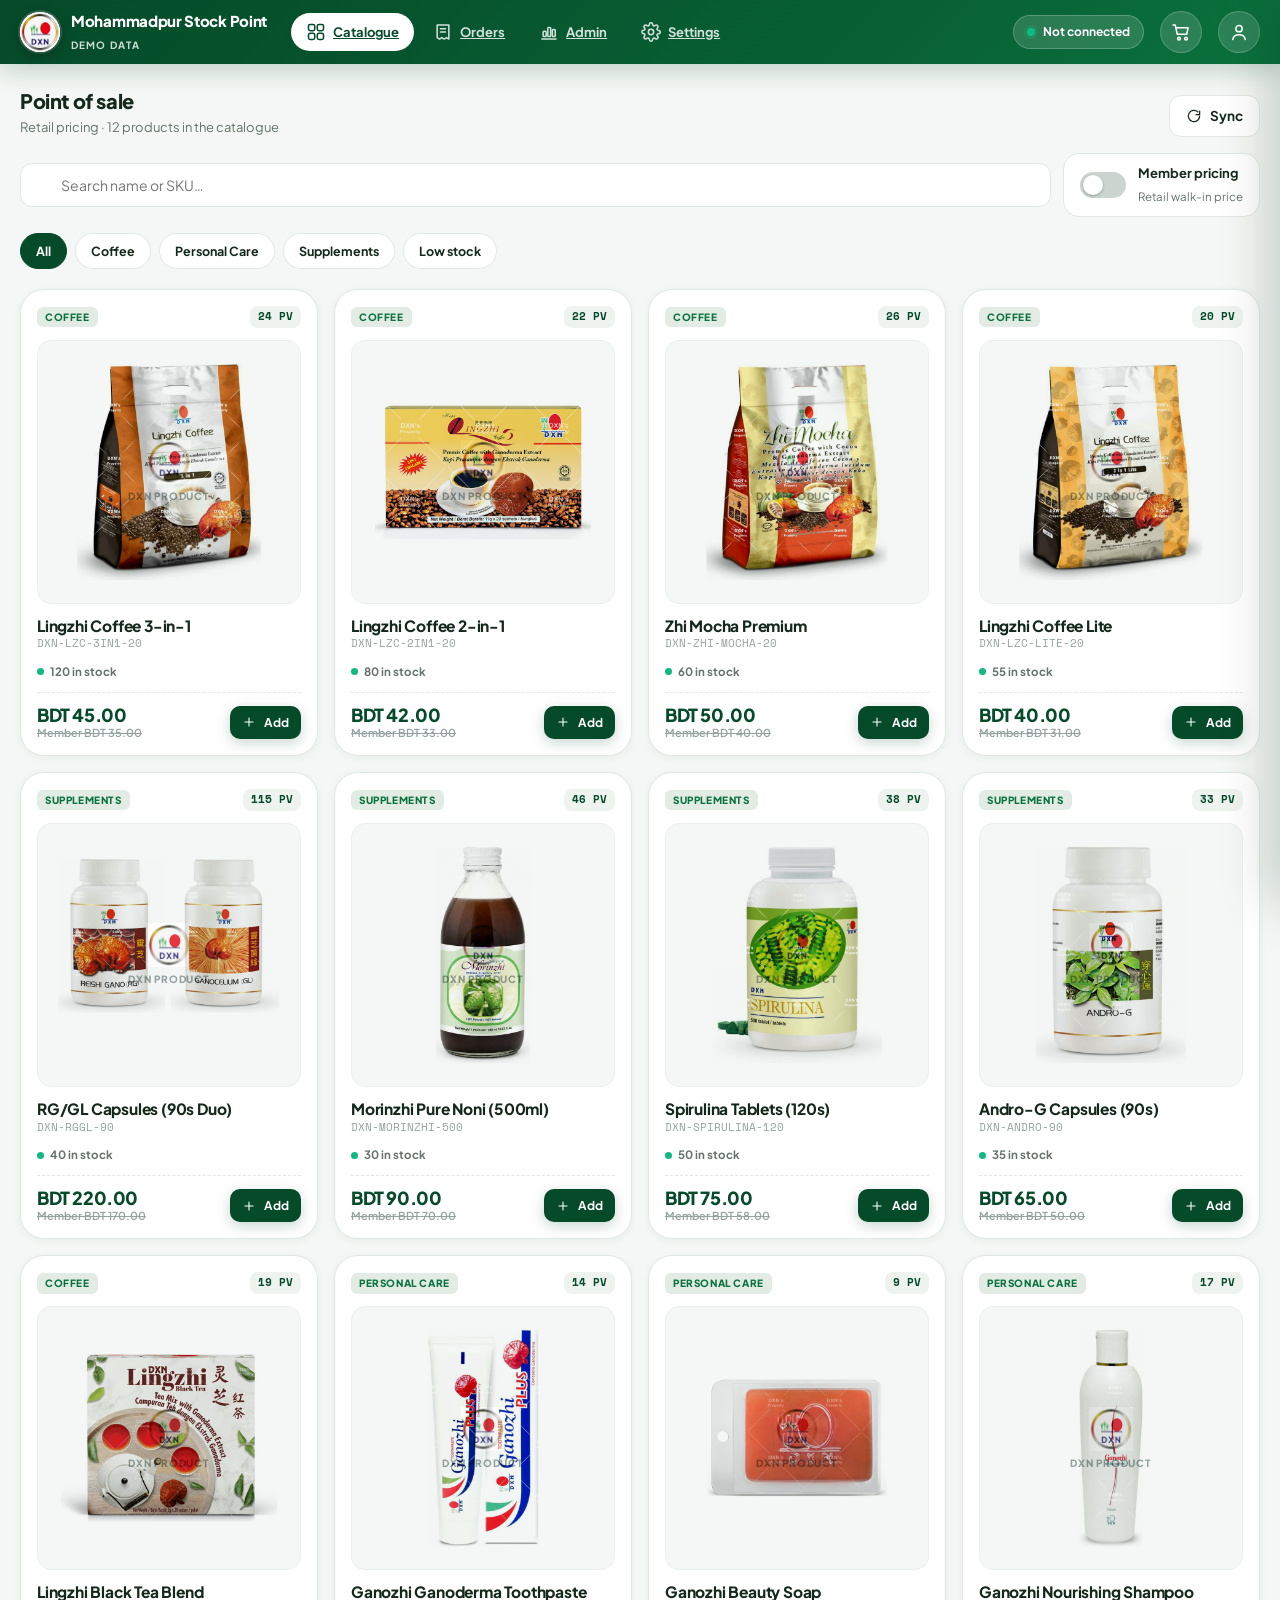
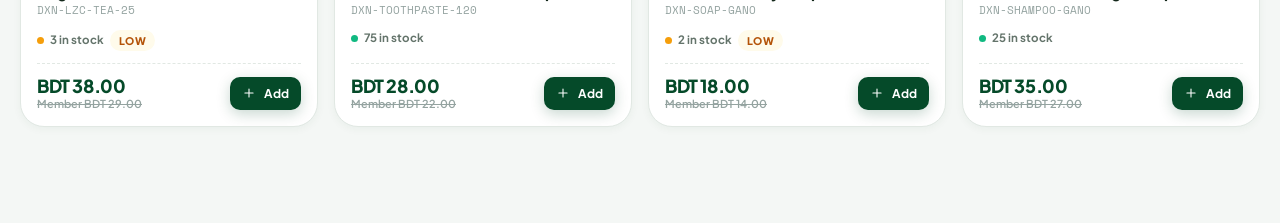
==== commit 3fb68217: "v2.1.0 — Mohammadpur Stock Point rebrand + real DXN product photos - Recreated shop logo artwork and" ====
--- a/docs/index.html
+++ b/docs/index.html
@@ -3,16 +3,18 @@
 <head>
 <meta charset="utf-8">
 <meta name="viewport" content="width=device-width, initial-scale=1, viewport-fit=cover">
-<title>DXN Stockpoint — POS, inventory &amp; live sync</title>
-<meta name="description" content="DXN Stockpoint: point of sale, inventory, PV tracking and WhatsApp checkout. Works offline on the web and on Android, and syncs both through one API.">
+<title>Mohammadpur Stock Point — DXN POS, inventory &amp; live sync</title>
+<meta name="description" content="Mohammadpur Stock Point: DXN point of sale, inventory, PV tracking and WhatsApp checkout. Works offline on the web and on Android, and syncs both through one API.">
 <meta name="theme-color" content="#054A29">
 <meta name="color-scheme" content="light">
 <link rel="manifest" href="manifest.webmanifest">
 <link rel="icon" type="image/svg+xml" href="icons/icon.svg">
-<link rel="apple-touch-icon" href="icons/icon-192.png">
+<link rel="icon" type="image/png" sizes="32x32" href="icons/favicon-32.png">
+<link rel="alternate icon" href="icons/favicon.ico">
+<link rel="apple-touch-icon" href="icons/apple-touch-icon.png">
 <meta name="apple-mobile-web-app-capable" content="yes">
 <meta name="mobile-web-app-capable" content="yes">
-<meta name="apple-mobile-web-app-title" content="Stockpoint">
+<meta name="apple-mobile-web-app-title" content="MSP Stockpoint">
 <meta name="apple-mobile-web-app-status-bar-style" content="black-translucent">
 <link rel="preconnect" href="https://fonts.googleapis.com">
 <link rel="preconnect" href="https://fonts.gstatic.com" crossorigin>
@@ -23,10 +25,10 @@
 
 <header class="app-header">
   <div class="app-header__inner">
-    <a class="brand" href="#/catalog" aria-label="DXN Stockpoint home">
-      <span class="brand__mark" aria-hidden="true">◈</span>
+    <a class="brand" href="#/catalog" aria-label="Mohammadpur Stock Point home">
+      <img class="brand__logo" src="icons/logo-mark-96.png" alt="" width="40" height="40">
       <span class="brand__text">
-        <strong id="branchName">DXN Stockpoint</strong>
+        <strong id="branchName">Mohammadpur Stock Point</strong>
         <span id="branchTag">Loading…</span>
       </span>
     </a>
@@ -92,7 +94,7 @@
 <div class="toast-stack" id="toastStack" aria-live="assertive"></div>
 
 <noscript>
-  <p style="padding:24px;text-align:center">DXN Stockpoint needs JavaScript to run the point of sale.</p>
+  <p style="padding:24px;text-align:center">Mohammadpur Stock Point needs JavaScript to run the point of sale.</p>
 </noscript>
 
 <script type="module" src="js/app.js"></script>
--- a/docs/css/app.css
+++ b/docs/css/app.css
@@ -1,5 +1,5 @@
 /* ==========================================================================
-   DXN Stockpoint — design system
+   Mohammadpur Stock Point — design system
    Forest green / gold, glass surfaces, dense but readable POS layout.
    ========================================================================== */
 
@@ -70,6 +70,12 @@
   display: grid; place-items: center; font-size: 19px;
   box-shadow: 0 4px 12px rgba(0, 0, 0, .25);
 }
+.brand__logo {
+  width: 40px; height: 40px; flex-shrink: 0;
+  border-radius: 50%; background: #fff;
+  box-shadow: 0 4px 14px rgba(0, 0, 0, .28), 0 0 0 2px rgba(255, 255, 255, .18);
+  object-fit: contain;
+}
 .brand__text strong { display: block; font-size: 15px; font-weight: 800; letter-spacing: -.3px; }
 .brand__text span { font-size: 10px; text-transform: uppercase; letter-spacing: 1.1px; opacity: .82; font-weight: 700; }
 
@@ -233,6 +239,23 @@
 .product:hover { transform: translateY(-4px); box-shadow: var(--shadow-lg); border-color: rgba(10, 114, 61, .28); }
 .product:hover::after { opacity: 1; }
 .product.is-out { opacity: .72; }
+.product__media {
+  position: relative; display: grid; place-items: center;
+  aspect-ratio: 1 / 1; overflow: hidden;
+  background: #F4F7F5; border: 1px solid #EAF0EB; border-radius: 14px;
+}
+.product__img {
+  position: absolute; inset: 0;
+  width: 100%; height: 100%; object-fit: contain; padding: 8px;
+  mix-blend-mode: multiply; transition: transform .25s ease;
+}
+.product:hover .product__img { transform: scale(1.035); }
+.product__placeholder {
+  display: grid; place-items: center; gap: 5px;
+  color: var(--faint); font-size: 10px; font-weight: 800;
+  text-transform: uppercase; letter-spacing: .8px; text-align: center; padding: 10px;
+}
+.product__placeholder img { width: 44px; height: 44px; opacity: .8; }
 .product__top { display: flex; align-items: center; justify-content: space-between; gap: 8px; }
 .product__cat { font-size: 10px; font-weight: 800; letter-spacing: .6px; text-transform: uppercase; color: var(--primary-light); background: var(--primary-soft); padding: 3px 8px; border-radius: 6px; }
 .product__pv { font-family: var(--mono); font-size: 11px; font-weight: 700; background: #EEF3EF; color: var(--primary); padding: 3px 8px; border-radius: 8px; }
@@ -285,6 +308,20 @@
 .list__main { flex: 1; min-width: 0; }
 .list__title { font-size: 13px; font-weight: 700; overflow: hidden; text-overflow: ellipsis; white-space: nowrap; }
 .list__sub { font-size: 11.5px; color: var(--muted); }
+.list__thumb {
+  width: 42px; height: 42px; flex-shrink: 0; object-fit: contain;
+  background: #F4F7F5; border: 1px solid #EAF0EB; border-radius: 10px; padding: 3px;
+  mix-blend-mode: multiply;
+}
+.admin-thumb {
+  width: 38px; height: 38px; object-fit: contain; vertical-align: middle;
+  background: #F4F7F5; border: 1px solid #EAF0EB; border-radius: 9px; padding: 3px;
+  margin-right: 9px; mix-blend-mode: multiply;
+}
+.about-logo {
+  width: min(320px, 82%); margin: 0 auto 16px; border-radius: 18px;
+  background: #fff; box-shadow: var(--shadow-sm);
+}
 
 /* ── Drawer & modals ─────────────────────────────────────────────────────── */
 
@@ -310,6 +347,11 @@
 .drawer__foot { padding: 16px; background: var(--surface); border-top: 1.5px solid var(--border); display: flex; flex-direction: column; gap: 10px; }
 
 .cart-row { display: flex; gap: 12px; align-items: center; background: var(--surface); border: 1.5px solid var(--border); border-radius: var(--radius); padding: 11px 13px; }
+.cart-row__thumb {
+  width: 46px; height: 46px; flex-shrink: 0; object-fit: contain;
+  background: #F4F7F5; border: 1px solid #EAF0EB; border-radius: 11px; padding: 3px;
+  mix-blend-mode: multiply;
+}
 .cart-row__main { flex: 1; min-width: 0; }
 .cart-row__name { font-size: 13px; font-weight: 700; }
 .cart-row__meta { font-size: 11.5px; color: var(--muted); }
